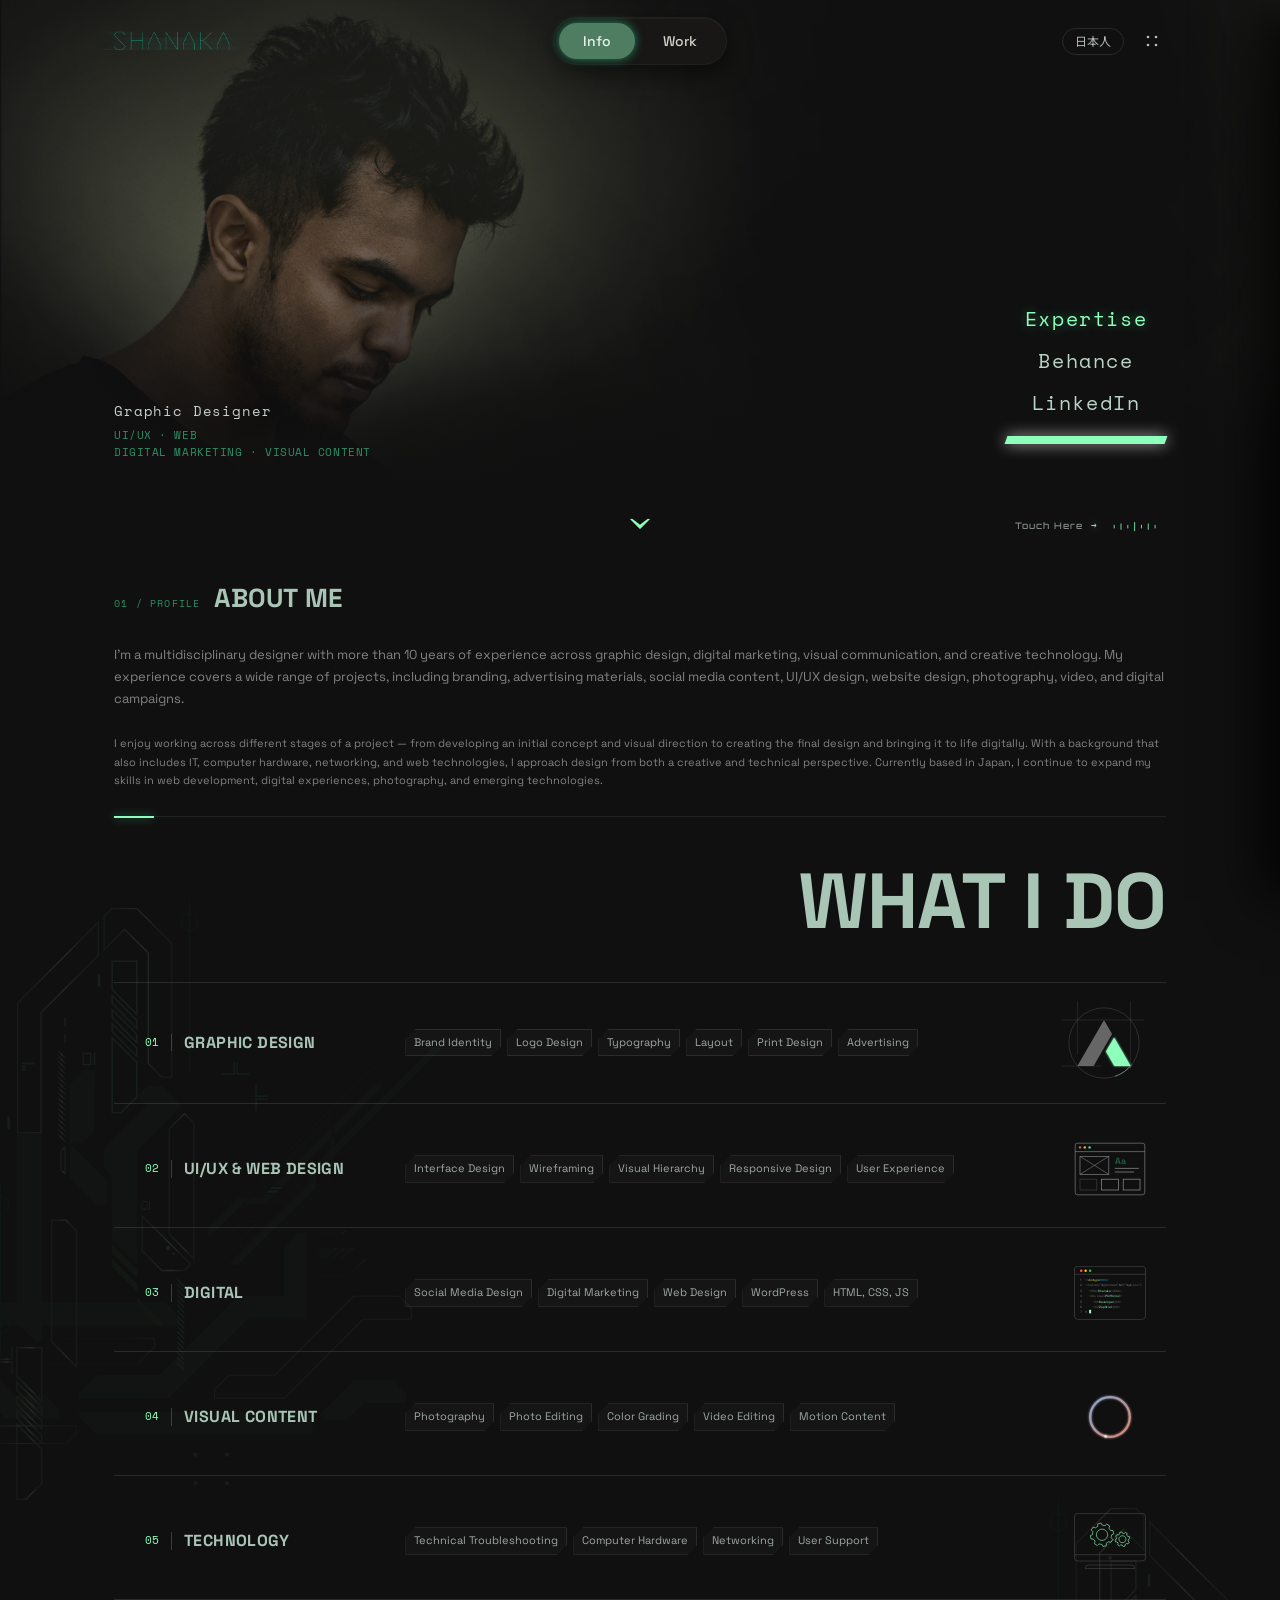
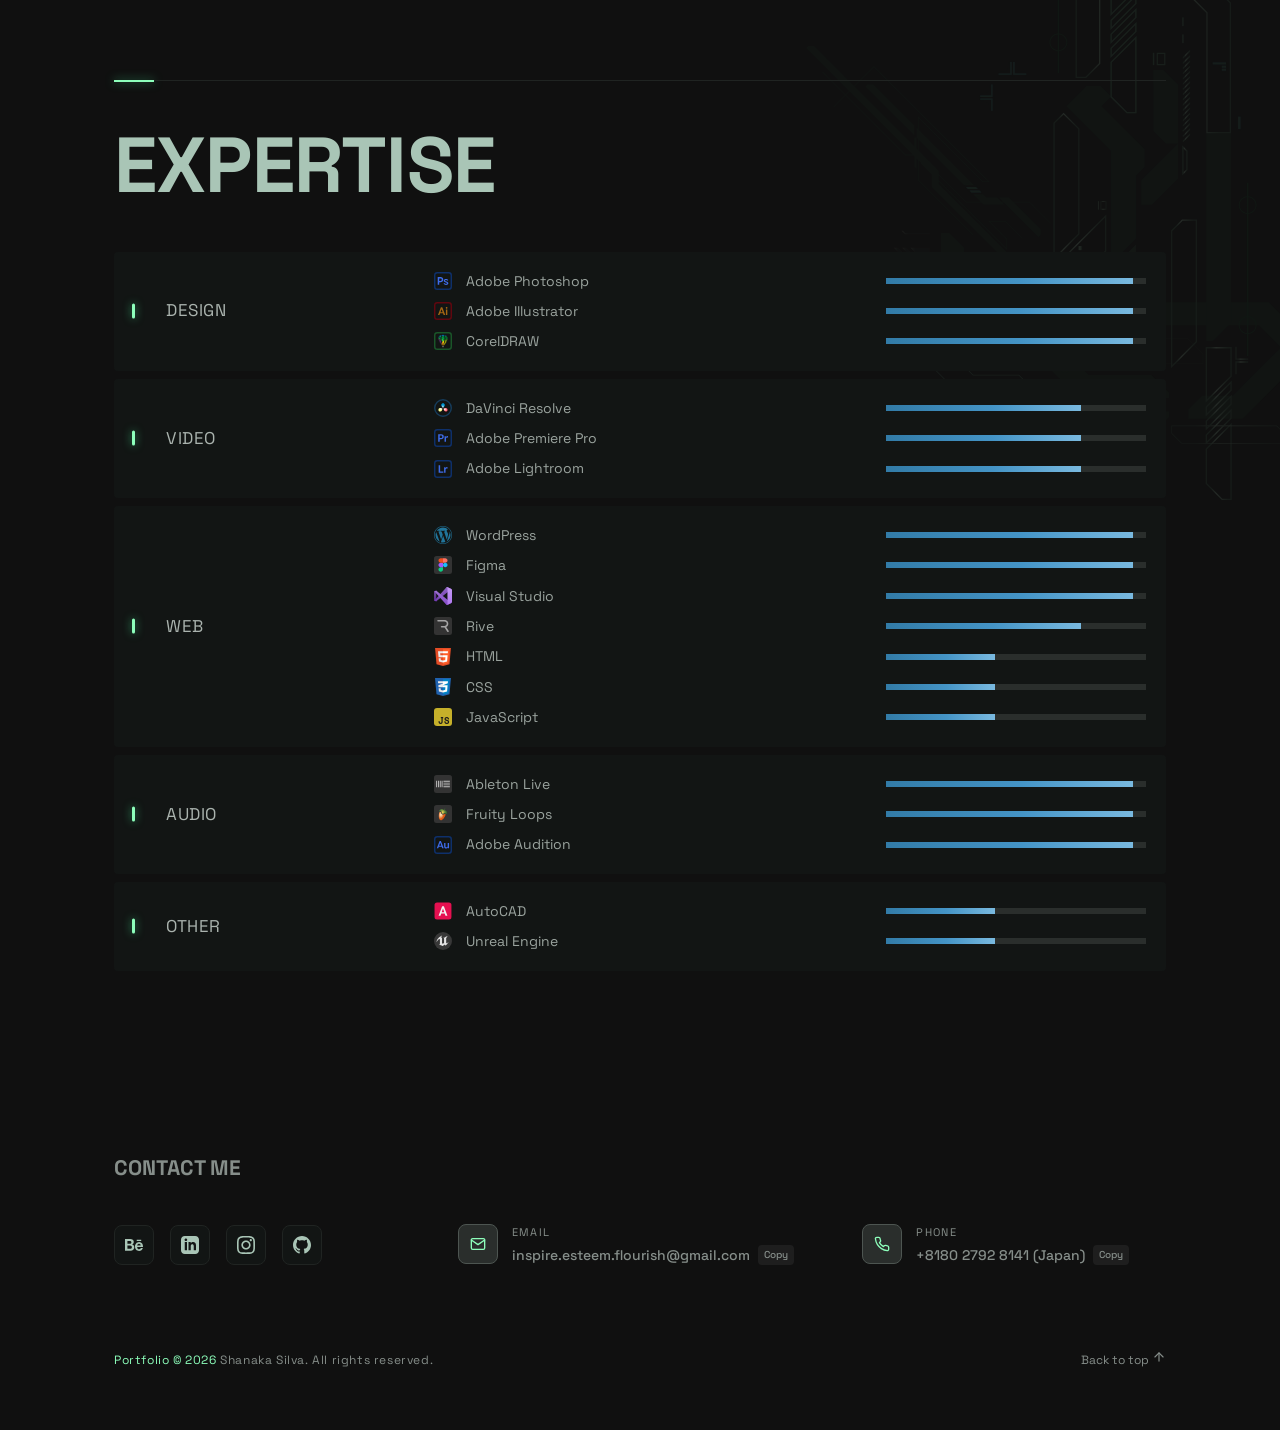
==== index.html @ c42cbac8 "Update index.html" ====
<!doctype html>
<html lang="en">
<head>

<meta charset="utf-8">
<meta name="viewport" content="width=device-width, initial-scale=1">
<title>Shanaka Portfolio</title>
<meta name="description" content="Portfolio of Shanaka, a multidisciplinary graphic designer based in Japan.">
<link rel="preconnect" href="https://fonts.googleapis.com">
<link rel="preconnect" href="https://fonts.gstatic.com" crossorigin>
<link rel="stylesheet" href="https://fonts.googleapis.com/css2?family=Inter:wght@400;500;600;700&family=JetBrains+Mono:wght@400;500;700&family=Noto+Sans+JP:wght@400;500;700&family=Orbitron:wght@400;500;600;700&family=Space+Grotesk:wght@400;500;600;700&family=Space+Mono:wght@400;700&display=swap">
<link rel="stylesheet" href="styles.css">
</head>
<body>


<header class="top" id="top">
  <div class="wrap">
    <a class="logo" href="#top" data-go data-page-toggle="info"><img src="assets/Shanakalogo.png" alt="SHANAKA"></a>
    <nav class="pill" aria-label="Primary">
      <a href="#top" data-go data-page-toggle="info" data-spy="info" class="on" data-i18n>Info</a>
      <a href="#work" data-go data-page-toggle="work" data-spy="work" data-i18n>Work</a>
    </nav>
    <div class="tools">
      <button class="lang-btn" id="langBtn" type="button" lang="ja" aria-label="Switch site language to Japanese">日本人</button>
      <button class="dots-btn" id="menuBtn" type="button" aria-label="Open section menu" aria-expanded="false" aria-controls="navDrawer">
        <svg viewBox="0 0 12 12" aria-hidden="true"><circle cx="2" cy="2" r="1.3"/><circle cx="10" cy="2" r="1.3"/><circle cx="2" cy="10" r="1.3"/><circle cx="10" cy="10" r="1.3"/></svg>
      </button>
    </div>
  </div>
</header>


<div class="drawer-backdrop" id="drawerBackdrop" aria-hidden="true"></div>
<aside class="nav-drawer" id="navDrawer" aria-hidden="true" inert>
  <div class="drawer-header">
    <span class="drawer-title" data-i18n>Navigation // Menu</span>
    <button class="drawer-close" id="drawerClose" type="button" aria-label="Close menu">&times;</button>
  </div>
  <nav class="drawer-links" aria-label="Sections">
    <a class="drawer-link" href="#about" data-go><span data-i18n>About me</span><span class="number">01</span></a>
    <a class="drawer-link" href="#what" data-go><span data-i18n>What I do</span><span class="number">02</span></a>
    <a class="drawer-link" href="#expertise" data-go><span data-i18n>Expertise</span><span class="number">03</span></a>
    <a class="drawer-link" href="#work" data-go data-page-toggle="work"><span data-i18n>Featured Projects</span><span class="number">04</span></a>
    <a class="drawer-link" href="#contact" data-go><span data-i18n>Contact me</span><span class="number">05</span></a>
  </nav>
  <div class="drawer-footer">
    <p data-i18n>Portfolio © 2026</p>
    <p data-i18n>Created by Shanaka Silva</p>
  </div>
</aside>

<main>
  
  <div id="infoPage">
  
  <div class="hero">
    <div class="wrap">
      <img class="portrait" src="assets/hero photo.png" alt="Portrait of Shanaka, looking down" width="1980" height="1080">
      <img class="glitch-image glitch-red" src="assets/hero photo.png" alt="" aria-hidden="true" width="1980" height="1080">
      <img class="glitch-image glitch-blue" src="assets/hero photo.png" alt="" aria-hidden="true" width="720" height="1080">
      <img class="glitch-image glitch-red" src="assets/hero photo.png" alt="" aria-hidden="true" width="1980" height="1080">
      
      <div class="glitch-bars" aria-hidden="true"></div>

      
      <div class="hero-cap"><b data-i18n>Graphic Designer</b> <span data-i18n>UI/UX · WEB<br>DIGITAL MARKETING · VISUAL CONTENT</span></div>
      
      
      
      <div class="hero-links">
        <a href="#expertise" data-go data-i18n>Expertise</a>
        <a href="https://www.behance.net/shanakasilva" target="_blank" rel="noopener">Behance</a>
        <a href="https://www.linkedin.com/in/shanaka-silva-51997885/" target="_blank" rel="noopener">LinkedIn</a>
        <i></i>





      </div>
      <video class="background-videoAboutMe" autoplay muted loop playsinline>
    <source src="VideoX.mp4" type="video/mp4"> </video> 
    </div>
    
  </div>
  





  
  <div class="hero-controls wrap">
  <div class="chev">
    
  <a href="#what" data-go aria-label="Scroll to What I do">
    
    <svg xmlns="http://www.w3.org/2000/svg" viewBox="0 0 337.02 168.85">
  <polygon points="295.77 0 168.51 98.72 41.26 0 0 0 168.51 168.85 337.02 0 295.77 0"/>


  
</svg></a>
</div>



<div class="StarXAbutton">
  
  
  <div class="Musichint" id="Musichint">
  Touch Here <span class="music-hint-arrow" aria-hidden="true">&rarr;</span></div>
 

  <button id="StarXAudio-button" type="button" aria-label="Toggle background music">

<svg viewBox="0 0 220 100" width="180" xmlns="http://www.w3.org/2000/svg">

  <g stroke="#8dffbb" stroke-width="3" stroke-linecap="round">

    <line x1="30" x2="30" y1="45" y2="55">
      <animate attributeName="y1" values="45;20;45" dur="0.6s" repeatCount="indefinite"></animate>
      <animate attributeName="y2" values="55;80;55" dur="0.6s" repeatCount="indefinite"></animate>
    </line>

    <line x1="55" x2="55" y1="40" y2="60">
      <animate attributeName="y1" values="40;10;40" dur="0.8s" repeatCount="indefinite"></animate>
      <animate attributeName="y2" values="60;90;60" dur="0.8s" repeatCount="indefinite"></animate>
    </line>

    <line x1="80" x2="80" y1="45" y2="55">
      <animate attributeName="y1" values="45;25;45" dur="0.5s" repeatCount="indefinite"></animate>
      <animate attributeName="y2" values="55;75;55" dur="0.5s" repeatCount="indefinite"></animate>
    </line>

    <line x1="105" x2="105" y1="35" y2="65">
      <animate attributeName="y1" values="35;5;35" dur="0.7s" repeatCount="indefinite"></animate>
      <animate attributeName="y2" values="65;95;65" dur="0.7s" repeatCount="indefinite"></animate>
    </line>

    <line x1="130" x2="130" y1="45" y2="55">
      <animate attributeName="y1" values="45;20;45" dur="0.6s" repeatCount="indefinite"></animate>
      <animate attributeName="y2" values="55;80;55" dur="0.6s" repeatCount="indefinite"></animate>
    </line>

    <line x1="155" x2="155" y1="40" y2="60">
      <animate attributeName="y1" values="40;10;40" dur="0.9s" repeatCount="indefinite"></animate>
      <animate attributeName="y2" values="60;90;60" dur="0.9s" repeatCount="indefinite"></animate>
    </line>

    <line x1="180" x2="180" y1="45" y2="55">
      <animate attributeName="y1" values="45;25;45" dur="0.5s" repeatCount="indefinite"></animate>
      <animate attributeName="y2" values="55;75;55" dur="0.5s" repeatCount="indefinite"></animate>
    </line>

  </g>
</svg>

  

</button>
</div>
</div>

  
<audio id="StarX-audio" autoplay loop>
    <source src="assets/StarX.mp3" type="audio/mpeg">
    <source src="assets/StarX.wav" type="audio/wav">
</audio>

<div class="my-svg-Background"></div>
<div class="my-svg-Background-right"></div>
  
  <section class="about" id="about">


    <div class="wrap">
      <div class="about-heading">
        <span class="about-index" aria-hidden="true">01 / PROFILE</span>
        <h2 data-i18n>About me</h2>
      </div>
      <div class="about-layout">
        <p class="lead" data-i18n>I’m a multidisciplinary designer with more than 10 years of experience across graphic design, digital marketing, visual communication, and creative technology. My experience covers a wide range of projects, including branding, advertising materials, social media content, UI/UX design, website design, photography, video, and digital campaigns.</p>
        <p class="about-details" id="aboutDetails" data-i18n>I enjoy working across different stages of a project — from developing an initial concept and visual direction to creating the final design and bringing it to life digitally. With a background that also includes IT, computer hardware, networking, and web technologies, I approach design from both a creative and technical perspective. Currently based in Japan, I continue to expand my skills in web development, digital experiences, photography, and emerging technologies.</p>
      </div>
      <button class="about-more-toggle" id="aboutMoreToggle" type="button" aria-expanded="false" aria-controls="aboutDetails">
        <span id="aboutMoreText" data-i18n>See more</span>
        <svg viewBox="0 0 16 16" aria-hidden="true"><path d="m3 6 5 5 5-5" /></svg>
      </button>
    </div>

  
  </section>

  
  <section class="skills" id="what">
    <div class="wrap">
      <div class="rule" aria-hidden="true"></div>
      <div class="skills-heading">
        <h2 class="big" data-i18n>What I do</h2>
      </div>
      <div class="cards">
        <article class="card">
          <div>
            <div class="skill-overview"><h3><em aria-hidden="true">01</em><span data-i18n>Graphic Design</span></h3></div>
            <ul class="skill-tags"><li data-i18n>Brand Identity</li><li data-i18n>Logo Design</li><li data-i18n>Typography</li><li data-i18n>Layout</li><li data-i18n>Print Design</li><li data-i18n>Advertising</li></ul>
          </div>
         
            <svg xmlns="http://www.w3.org/2000/svg" viewBox="0 0 296.43 296.43">

  
  <defs>
    <filter id="green-glow" x="-50%" y="-50%" width="200%" height="200%">
      <feGaussianBlur stdDeviation="3" result="blur"></feGaussianBlur>
      <feMerge>
        <feMergeNode in="blur"></feMergeNode>
        <feMergeNode in="SourceGraphic"></feMergeNode>
      </feMerge>
    </filter>
  </defs>

  
  <g id="logo">

    
    <polygon points="176.87 116.54 148.21 166.19 111.64 229.53 54.31 229.53 148.21 66.89 176.87 116.54" style="fill:#666;"> 
/> </polygon>
    

    
    <polygon points="242.11 229.53 184.78 229.53 155.36 178.58 184.03 128.92 242.11 229.53" style="fill:#8dffbb;" filter="url(#green-glow)">

      
      <animate attributeName="opacity" values="1;0.7;1" dur="2.5s" repeatCount="indefinite"></animate>
    

<animate
  attributeName="opacity"
  values="1; 1; 0.2; 1; 0.45; 1"
  keyTimes="0; 0.85; 0.86; 0.87; 0.88; 1"
  dur="3s"
  repeatCount="indefinite"
/>
    </polygon>

  </g>

  
  <g fill="none" stroke="#878787" stroke-width="0.75" stroke-miterlimit="10">

    
    <line x1="0" y1="66.89" x2="296.43" y2="66.89" stroke-dasharray="296.43" stroke-dashoffset="296.43">

      <animate attributeName="stroke-dashoffset" values="296.43;0;0;296.43" keyTimes="0;0.35;0.75;1" dur="5s" repeatCount="indefinite"></animate>

      <animate attributeName="opacity" values="0;0.8;0.8;0" keyTimes="0;0.2;0.75;1" dur="5s" repeatCount="indefinite"></animate>
    </line>

    
    <line x1="241.74" y1="0" x2="241.74" y2="296.43" stroke-dasharray="296.43" stroke-dashoffset="296.43">

      <animate attributeName="stroke-dashoffset" values="296.43;0;0;296.43" keyTimes="0;0.35;0.75;1" dur="5s" begin="0.3s" repeatCount="indefinite"></animate>

      <animate attributeName="opacity" values="0;0.8;0.8;0" dur="5s" repeatCount="indefinite"></animate>
    </line>

    
    <line x1="54.69" y1="0" x2="54.69" y2="296.43" stroke-dasharray="296.43" stroke-dashoffset="296.43">

      <animate attributeName="stroke-dashoffset" values="296.43;0;0;296.43" keyTimes="0;0.35;0.75;1" dur="5s" begin="0.6s" repeatCount="indefinite"></animate>

      <animate attributeName="opacity" values="0;0.8;0.8;0" dur="5s" repeatCount="indefinite"></animate>
    </line>

    
    <line x1="0" y1="229.53" x2="296.43" y2="229.53" stroke-dasharray="296.43" stroke-dashoffset="296.43">

      <animate attributeName="stroke-dashoffset" values="296.43;0;0;296.43" keyTimes="0;0.35;0.75;1" dur="5s" begin="0.9s" repeatCount="indefinite"></animate>

      <animate attributeName="opacity" values="0;0.8;0.8;0" dur="5s" repeatCount="indefinite"></animate>
    </line>

  </g>

   
  <g>
    <circle cx="148.21" cy="148.21" r="124.02" fill="none" stroke="#8dffbb" stroke-width="3" stroke-linecap="round" stroke-dasharray="70 1344">
      <animateTransform attributeName="transform" type="rotate" from="0 148.21 148.21" to="360 148.21 148.21" dur="16s" repeatCount="indefinite"></animateTransform>
      <animate attributeName="opacity" values="0.4;1;0.4" dur="2s" repeatCount="indefinite"></animate>
    </circle>
  </g>

  
  
  <circle cx="148.21" cy="148.21" r="124.02" fill="none" stroke="#686868" stroke-width="1.23">

    
  </circle>

</svg>

        </article>
        <article class="card">
          <div>
            <div class="skill-overview"><h3><em aria-hidden="true">02</em><span data-i18n>UI/UX &amp; Web Design</span></h3></div>
            <ul class="skill-tags"><li data-i18n>Interface Design</li><li data-i18n>Wireframing</li><li data-i18n>Visual Hierarchy</li><li data-i18n>Responsive Design</li><li data-i18n>User Experience</li></ul>
          </div>
          <svg viewBox="0 0 120 90" aria-hidden="true">
            <rect x="2" y="2" width="116" height="86" rx="4" fill="none" stroke="#8b8f8d" stroke-width="1"/>
            <path d="M2 16H118" stroke="#8b8f8d" stroke-width="1"/>
            <circle cx="10" cy="9" r="2" fill="#e8574d"/><circle cx="18" cy="9" r="2" fill="#e8b44d"/><circle cx="26" cy="9" r="2" fill="#4de890"/>
            <rect x="10" y="24" width="48" height="30" fill="none" stroke="#8b8f8d" stroke-width="1.2">
              <animate attributeName="opacity" values="0;1;1;0" dur="6s" begin="0s" repeatCount="indefinite"/> </rect>
            <path d="M10 24 58 54M58 24 10 54" stroke="#8b8f8d" stroke-width="1">
              <animate attributeName="opacity" values="0;1;1;0" dur="6s" begin="0s" repeatCount="indefinite"/> </path>
            <text x="68" y="36" font-family="Space Grotesk, sans-serif" font-size="15" font-weight="700" fill="#3fe08f">Aa
            <animate attributeName="opacity" values="0;1;1;0" dur="6s" begin="1s" repeatCount="indefinite"/> </text>
            <path d="M68 44H108M68 50H100" stroke="#8b8f8d" stroke-width="1.4">
              <animate attributeName="opacity" values="0;1;1;0" dur="6s" begin="0s" repeatCount="indefinite"/> </path>
            <rect x="10" y="62" width="28" height="18" fill="none" stroke="#8b8f8d" stroke-width="1.2">
            <animate attributeName="opacity" values="0;1;1;0" dur="6s" begin="1s" repeatCount="indefinite"/> </rect>     
             <rect x="46" y="62" width="28" height="18" fill="none" stroke="#8b8f8d" stroke-width="1.2">
               <animate attributeName="opacity" values="0;1;1;0" dur="6s" begin="2s" repeatCount="indefinite"/> </rect>
             
             <rect x="82" y="62" width="28" height="18" fill="none" stroke="#8b8f8d" stroke-width="1.2">
             <animate attributeName="opacity" values="0;1;1;0" dur="6s" begin="3s" repeatCount="indefinite"/> </rect>
          </svg>
        </article>
        <article class="card">
          <div>
            <div class="skill-overview"><h3><em aria-hidden="true">03</em><span data-i18n>Digital</span></h3></div>
            <ul class="skill-tags"><li data-i18n>Social Media Design</li><li data-i18n>Digital Marketing</li><li data-i18n>Web Design</li><li>WordPress</li><li>HTML, CSS, JS</li></ul>
          </div>
          
          
            <svg xmlns="http://www.w3.org/2000/svg" viewBox="0 0 249.99 190">
  <defs>
    <style>
      .cls-1, .cls-2, .cls-3, .cls-4 {
        fill: #757575;
      }

      .cls-2, .cls-4, .cls-5, .cls-6 {
        font-size: 11px;
      }

      .cls-7 {
        letter-spacing: 0em;
      }

      .cls-7, .cls-8, .cls-9, .cls-5, .cls-10, .cls-11, .cls-12, .cls-13, .cls-14, .cls-15, .cls-16, .cls-17, .cls-18 {
        fill: #8dffbb;
      }

      .cls-8 {
        letter-spacing: 0em;
      }

      .cls-19 {
        letter-spacing: 0em;
      }

      .cls-19, .cls-20 {
        fill: #17b8ff;
      }

      .cls-9 {
        letter-spacing: 0em;
      }

      .cls-9, .cls-3, .cls-10, .cls-12 {
        font-size: 11px;
      }

      .cls-21, .cls-22, .cls-23, .cls-24 {
        fill: #c0d15a;
      }

      .cls-21, .cls-25 {
        letter-spacing: 0em;
      }

      .cls-22, .cls-17 {
        letter-spacing: 0em;
      }

      .cls-3 {
        letter-spacing: 0em;
      }

      .cls-4, .cls-26 {
        font-family: consolas';
      }

      .cls-27 {
        fill: #4c4c4c;
      }

      .cls-28 {
        fill: #ff5154;
      }

      .cls-24 {
        letter-spacing: .01em;
      }

      .cls-29 {
        letter-spacing: 0em;
      }

      .cls-11, .cls-30 {
        letter-spacing: 0em;
      }

      .cls-12 {
        letter-spacing: .02em;
      }

      .cls-13 {
        letter-spacing: .02em;
      }

      .cls-31 {
        fill: #30c04f;
      }

      .cls-14 {
        letter-spacing: -.01em;
      }

      .cls-32 {
        fill: #f9c100;
      }

      .cls-16 {
        letter-spacing: -.03em;
      }

      .cls-18 {
        letter-spacing: .02em;
      }

      .cls-33 {
        fill: #262626;
        stroke: #4c4c4c;
        stroke-miterlimit: 10;
        stroke-width: 2px;
      }

      .cls-34 {
        letter-spacing: -.01em;
      }
    </style>
  </defs>
  <circle class="cls-28" cx="25.03" cy="16.32" r="4.34"/>
  <circle class="cls-32" cx="40.45" cy="16.32" r="4.34"/>
  <circle class="cls-31" cx="55.88" cy="16.32" r="4.34"/>
  <line class="cls-33" x1="2.11" y1="28.71" x2="247.88" y2="28.71"/>
  <path class="cls-27" d="M236.02,2.11c6.55,0,11.86,5.31,11.86,11.86v158.26c0,6.55-5.31,11.86-11.86,11.86H13.97c-6.55,0-11.86-5.31-11.86-11.86V13.97C2.11,7.42,7.42,2.11,13.97,2.11h222.04M236.02,0H13.97C6.27,0,0,6.27,0,13.97v158.26c0,7.71,6.27,13.97,13.97,13.97h222.04c7.71,0,13.97-6.27,13.97-13.97V13.97c0-7.71-6.27-13.97-13.97-13.97h0Z"/>
  <text class="cls-26" transform="translate(38.57 52.03)"><tspan class="cls-6"><tspan class="cls-1" x="0" y="0">&lt;!</tspan><tspan class="cls-23" x="9.77" y="0">do</tspan><tspan class="cls-24" x="22.93" y="0">c</tspan><tspan class="cls-21" x="28.39" y="0">t</tspan><tspan class="cls-22" x="32.41" y="0">ype </tspan><tspan class="cls-19" x="53.14" y="0">h</tspan><tspan class="cls-20" x="59.66" y="0">tml</tspan><tspan class="cls-1" x="76.23" y="0">&gt;</tspan></tspan><tspan class="cls-2"><tspan x="0" y="18.72" xml:space="preserve"> &lt;link </tspan><tspan class="cls-30" x="29.73" y="18.72">r</tspan><tspan x="33.48" y="18.72">el=&quot;s</tspan><tspan class="cls-29" x="57.92" y="18.72">t</tspan><tspan x="61.94" y="18.72">ylesheet&quot; h</tspan><tspan class="cls-30" x="116.3" y="18.72">r</tspan><tspan x="120.05" y="18.72">ef=&quot;s</tspan><tspan class="cls-25" x="145.15" y="18.72">t</tspan><tspan x="149.17" y="18.72">yl</tspan><tspan class="cls-34" x="157.53" y="18.72">e</tspan><tspan x="163.31" y="18.72">.css&quot;&gt;</tspan></tspan><tspan class="cls-2" x="0" y="37.45" xml:space="preserve">    &lt;title&gt;</tspan><tspan class="cls-10" x="43.44" y="37.45">Shana</tspan><tspan class="cls-12" x="75.92" y="37.45">k</tspan><tspan class="cls-9" x="82.08" y="37.45">a</tspan><tspan class="cls-3" x="88.18" y="37.45">&lt;</tspan><tspan class="cls-2" x="95.72" y="37.45">/title&gt;</tspan><tspan class="cls-6"><tspan class="cls-1" x="0" y="56.17" xml:space="preserve">    &lt;div class=&quot;</tspan><tspan class="cls-16" x="68.91" y="56.17">P</tspan><tspan class="cls-15" x="74.9" y="56.17">o</tspan><tspan class="cls-18" x="81.4" y="56.17">r</tspan><tspan class="cls-15" x="85.55" y="56.17">t</tspan><tspan class="cls-14" x="89.46" y="56.17">f</tspan><tspan class="cls-17" x="92.76" y="56.17">olios</tspan><tspan class="cls-1" x="115.99" y="56.17">&quot;&gt;</tspan></tspan><tspan class="cls-6"><tspan class="cls-1" x="0" y="74.89" xml:space="preserve">        &lt;h1&gt;</tspan><tspan class="cls-7" x="46.79" y="74.89">D</tspan><tspan class="cls-8" x="54.71" y="74.89">e</tspan><tspan class="cls-11" x="60.64" y="74.89">v</tspan><tspan class="cls-15" x="66.21" y="74.89">eloper</tspan><tspan class="cls-1" x="97.94" y="74.89">&lt;/h1&gt;</tspan></tspan><tspan class="cls-6"><tspan class="cls-1" x="0" y="93.62" xml:space="preserve">        &lt;h2&gt;</tspan><tspan class="cls-15" x="46.79" y="93.62">Zaph</tspan><tspan class="cls-13" x="72.33" y="93.62">k</tspan><tspan class="cls-15" x="78.07" y="93.62">iel</tspan><tspan class="cls-1" x="89.56" y="93.62">&lt;/h2&gt;</tspan></tspan><tspan class="cls-5"><tspan x="0" y="112.34">&gt;</tspan></tspan></text>
  <text class="cls-4" transform="translate(20.03 52.03)"><tspan x="0" y="0">1</tspan><tspan x="0" y="18.72">2</tspan><tspan x="0" y="37.45">3</tspan><tspan x="0" y="56.17">4</tspan><tspan x="0" y="74.89">5</tspan><tspan x="0" y="93.62">6</tspan><tspan x="0" y="112.34">7</tspan></text>

  <rect class="cls-15" x="52.31" y="152.24" width="7.15" height="12.13">
<animate attributeName="opacity" values="1;0;1" dur="1s" repeatCount="indefinite"></animate>
</rect>
</svg>



        </article>
        <article class="card">
          <div>
            <div class="skill-overview"><h3><em aria-hidden="true">04</em><span data-i18n>Visual Content</span></h3></div>
            <ul class="skill-tags"><li data-i18n>Photography</li><li data-i18n>Photo Editing</li><li data-i18n>Color Grading</li><li data-i18n>Video Editing</li><li data-i18n>Motion Content</li></ul>
          </div>
         <svg class="gradient-rotating" viewBox="0 0 200 200" 
     xmlns="http://www.w3.org/2000/svg">

  <defs>
    <linearGradient id="ringGradient"
                    x1="0%" y1="0%"
                    x2="100%" y2="100%">
      <stop offset="0%" stop-color="#8dffbb">
        <animate attributeName="stop-color"
          values="#8dffbb;#55c8ff;#ff5555;#8dffbb"
          dur="4s" repeatCount="indefinite"/>
      </stop>

      <stop offset="100%" stop-color="#55aaff">
        <animate attributeName="stop-color"
          values="#55aaff;#ff5555;#8dffbb;#55aaff"
          dur="4s" repeatCount="indefinite"/>
      </stop>
    </linearGradient>

    <filter id="softGlow" x="-50%" y="-50%"
            width="200%" height="200%">
      <feGaussianBlur stdDeviation="2.5"
                      result="blur"/>
      <feMerge>
        <feMergeNode in="blur"/>
        <feMergeNode in="SourceGraphic"/>
      </feMerge>
    </filter>
  </defs>

  
  <circle cx="100" cy="100" r="55"
          fill="none"
          stroke="url(#ringGradient)"
          stroke-width="6"
          filter="url(#softGlow)"/>

  
  <g>
    <circle cx="155" cy="100" r="3.2"
            fill="white"
            filter="url(#softGlow)"/>

    <animateTransform
      attributeName="transform"
      type="rotate"
      values="0 100 100; 360 100 100; 0 100 100"
      keyTimes="0; 0.5; 1"
      dur="12s"
      repeatCount="indefinite"/>
  </g>

</svg>
        </article>
        <article class="card">
          <div><div class="skill-overview"><h3><em aria-hidden="true">05</em><span data-i18n>Technology</span></h3></div>
            <ul class="skill-tags"><li data-i18n>Technical Troubleshooting</li><li data-i18n>Computer Hardware</li><li data-i18n>Networking</li><li data-i18n>User Support</li></ul></div>
          
<svg id="Layer_1" data-name="Layer 1" xmlns="http://www.w3.org/2000/svg" viewBox="0 0 249.77 194.33">
  <path d="M235.91,2c6.55,0,11.86,5.31,11.86,11.86v139.78c0,6.55-5.31,11.86-11.86,11.86H13.86c-6.55,0-11.86-5.31-11.86-11.86V13.86C2,7.31,7.31,2,13.86,2h222.04M235.91,0H13.86C6.22,0,0,6.22,0,13.86v139.78c0,7.64,6.22,13.86,13.86,13.86h222.04c7.64,0,13.86-6.22,13.86-13.86V13.86c0-7.64-6.22-13.86-13.86-13.86h0Z" style="fill: #4c4c4c;"/>
  <line x1=".9" y1="144.77" x2="248.56" y2="144.77" style="fill: none; stroke: #4c4c4c; stroke-miterlimit: 10; stroke-width: 2px;"/>
  <circle cx="124.89" cy="155.49" r="4.19" style="fill: none; stroke: #4c4c4c; stroke-miterlimit: 10; stroke-width: 1.56px;"/>

  
  <g>
    <path d="M137.49,81.48v-11.9l-8.17-2.1c-.8-3.21-2.07-6.23-3.72-8.98l4.3-7.26-8.41-8.41-7.26,4.3c-2.76-1.66-5.78-2.92-8.98-3.72l-2.1-8.17h-11.9l-2.1,8.17c-3.21.8-6.23,2.07-8.98,3.72l-7.26-4.3-8.41,8.41,4.3,7.26c-1.66,2.76-2.92,5.78-3.72,8.98l-8.17,2.1v11.9l8.17,2.1c.8,3.21,2.07,6.23,3.72,8.98l-4.3,7.26,8.41,8.41,7.26-4.3c2.76,1.66,5.78,2.92,8.98,3.72l2.1,8.17h11.9l2.1-8.17c3.21-.8,6.23-2.07,8.98-3.72l7.26,4.3,8.41-8.41-4.3-7.26c1.66-2.76,2.92-5.78,3.72-8.98l8.17-2.1ZM97.19,94.98c-10.74,0-19.45-8.71-19.45-19.45s8.71-19.45,19.45-19.45,19.45,8.71,19.45,19.45-8.71,19.45-19.45,19.45Z" style="fill: none; stroke: #8dffbb; stroke-miterlimit: 10; stroke-width: 2px;"/>
    <animateTransform attributeName="transform" type="rotate"
      from="0 97.19 75.53" to="360 97.19 75.53"
      dur="8s" repeatCount="indefinite"/>
  </g>

  
  <g>
    <path d="M193.25,94.71v-7.44l-5.11-1.31c-.5-2.01-1.29-3.9-2.33-5.62l2.69-4.54-5.26-5.26-4.54,2.69c-1.73-1.04-3.62-1.83-5.62-2.33l-1.31-5.11h-7.44l-1.31,5.11c-2.01.5-3.9,1.29-5.62,2.33l-4.54-2.69-5.26,5.26,2.69,4.54c-1.04,1.73-1.83,3.62-2.33,5.62l-5.11,1.31v7.44l5.11,1.31c.5,2.01,1.29,3.9,2.33,5.62l-2.69,4.54,5.26,5.26,4.54-2.69c1.73,1.04,3.62,1.83,5.62,2.33l1.31,5.11h7.44l1.31-5.11c2.01-.5,3.9-1.29,5.62-2.33l4.54,2.69,5.26-5.26-2.69-4.54c1.04-1.73,1.83-3.62,2.33-5.62l5.11-1.31ZM168.03,103.16c-6.72,0-12.17-5.45-12.17-12.17s5.45-12.17,12.17-12.17,12.17,5.45,12.17,12.17-5.45,12.17-12.17,12.17Z" style="fill: none; stroke: #8dffbb; stroke-miterlimit: 10; stroke-width: 2px;"/>
    <animateTransform attributeName="transform" type="rotate"
      from="0 168.03 90.99" to="-360 168.03 90.99"
      dur="6s" repeatCount="indefinite"/>
  </g>

  <path d="M199.79,181.22c4.89,0,8.85,3.96,8.85,8.85v2.25H41.13v-2.25c0-4.89,3.96-8.85,8.85-8.85h149.82M199.79,179.22H49.98c-5.98,0-10.85,4.87-10.85,10.85v4.25h171.52v-4.25c0-5.98-4.87-10.85-10.85-10.85h0Z" style="fill: #4c4c4c;"/>
</svg>



        </article>
      </div>
    </div>
  </section>

  
  <section class="exp" id="expertise">
    <div class="wrap">
      <div class="rule" aria-hidden="true"></div>
      <h2 class="big" data-i18n>Expertise</h2>
      <div class="table">
        <div class="row"><div class="cat" data-i18n>Design</div><ul>
          <li class="tool"><img class="tool-icon" src="assets/Photoshop.svg" alt=""><b>Adobe Photoshop</b><span class="meter"><i style="--lv:95%"></i></span></li>
          <li class="tool"><img class="tool-icon" src="assets/Illustrator.svg" alt=""><b>Adobe Illustrator</b><span class="meter"><i style="--lv:95%"></i></span></li>
          <li class="tool"><img class="tool-icon" src="assets/CorelDRAW.svg" alt=""><b>CorelDRAW</b><span class="meter"><i style="--lv:95%"></i></span></li>
        </ul></div>
        <div class="row"><div class="cat" data-i18n>Video</div><ul>
          <li class="tool"><img class="tool-icon" src="assets/Davinci.svg" alt=""><b>DaVinci Resolve</b><span class="meter"><i style="--lv:75%"></i></span></li>
          <li class="tool"><img class="tool-icon" src="assets/Premiere.svg" alt=""><b>Adobe Premiere Pro</b><span class="meter"><i style="--lv:75%"></i></span></li>
          <li class="tool"><img class="tool-icon" src="assets/Lightroom.svg" alt=""><b>Adobe Lightroom</b><span class="meter"><i style="--lv:75%"></i></span></li>
        </ul></div>
        <div class="row"><div class="cat" data-i18n>Web</div><ul>
          <li class="tool"><img class="tool-icon" src="assets/Wordpress.svg" alt=""><b>WordPress</b><span class="meter"><i style="--lv:95%"></i></span></li>
          <li class="tool"><img class="tool-icon" src="assets/Figma.svg" alt=""><b>Figma</b><span class="meter"><i style="--lv:95%"></i></span></li>
          <li class="tool"><img class="tool-icon" src="assets/Visualstudio.svg" alt=""><b>Visual Studio</b><span class="meter"><i style="--lv:95%"></i></span></li>
          <li class="tool"><img class="tool-icon" src="assets/Rive.svg" alt=""><b>Rive</b><span class="meter"><i style="--lv:75%"></i></span></li>
          <li class="tool"><img class="tool-icon" src="assets/Html.svg" alt=""><b>HTML</b><span class="meter"><i style="--lv:42%"></i></span></li>
          <li class="tool"><img class="tool-icon" src="assets/Css.svg" alt=""><b>CSS</b><span class="meter"><i style="--lv:42%"></i></span></li>
          <li class="tool"><span class="tool-icon tool-icon--js" aria-hidden="true">JS</span><b>JavaScript</b><span class="meter"><i style="--lv:42%"></i></span></li>
        </ul></div>
        <div class="row"><div class="cat" data-i18n>Audio</div><ul>
          <li class="tool"><img class="tool-icon" src="assets/Abletonlive.svg" alt=""><b>Ableton Live</b><span class="meter"><i style="--lv:95%"></i></span></li>
          <li class="tool"><img class="tool-icon" src="assets/Fruityloops.svg" alt=""><b>Fruity Loops</b><span class="meter"><i style="--lv:95%"></i></span></li>
          <li class="tool"><img class="tool-icon" src="assets/Adobeaudition.svg" alt=""><b>Adobe Audition</b><span class="meter"><i style="--lv:95%"></i></span></li>
        </ul></div>
        <div class="row"><div class="cat" data-i18n>Other</div><ul>
          <li class="tool"><img class="tool-icon" src="assets/Autocad.svg" alt=""><b>AutoCAD</b><span class="meter"><i style="--lv:42%"></i></span></li>
          <li class="tool"><img class="tool-icon" src="assets/Unrealengine.svg" alt=""><b>Unreal Engine</b><span class="meter"><i style="--lv:42%"></i></span></li>
        </ul></div>
      </div>
    </div>
  </section>

  
    <section id="contact">
      <div class="container">
        
        <div class="wrap">
          <div>
            <div class="section-accent-line"></div>
            <h2 data-i18n>Contact me</h2>
          </div>
        </div>

        <div class="wrap contact-grid delay-1">
          
          <div class="contact-socials">
            
            <a href="https://www.behance.net/shanakasilva" target="_blank" rel="noopener noreferrer" class="social-icon-btn" aria-label="Behance Profile">
              <svg role="img" viewBox="0 0 24 24" xmlns="http://www.w3.org/2000/svg"><title>Behance</title><path d="M16.969 16.927a2.561 2.561 0 0 0 1.901.677 2.501 2.501 0 0 0 1.531-.475c.362-.235.636-.584.779-.99h2.585a5.091 5.091 0 0 1-1.9 2.896 5.292 5.292 0 0 1-3.091.88 5.839 5.839 0 0 1-2.284-.433 4.871 4.871 0 0 1-1.723-1.211 5.657 5.657 0 0 1-1.08-1.874 7.057 7.057 0 0 1-.383-2.393c-.005-.8.129-1.595.396-2.349a5.313 5.313 0 0 1 5.088-3.604 4.87 4.87 0 0 1 2.376.563c.661.362 1.231.87 1.668 1.485a6.2 6.2 0 0 1 .943 2.133c.194.821.263 1.666.205 2.508h-7.699c-.063.79.184 1.574.688 2.187ZM6.947 4.084a8.065 8.065 0 0 1 1.928.198 4.29 4.29 0 0 1 1.49.638c.418.303.748.711.958 1.182.241.579.357 1.203.341 1.83a3.506 3.506 0 0 1-.506 1.961 3.726 3.726 0 0 1-1.503 1.287 3.588 3.588 0 0 1 2.027 1.437c.464.747.697 1.615.67 2.494a4.593 4.593 0 0 1-.423 2.032 3.945 3.945 0 0 1-1.163 1.413 5.114 5.114 0 0 1-1.683.807 7.135 7.135 0 0 1-1.928.259H0V4.084h6.947Zm-.235 12.9c.308.004.616-.029.916-.099a2.18 2.18 0 0 0 .766-.332c.228-.158.411-.371.534-.619.142-.317.208-.663.191-1.009a2.08 2.08 0 0 0-.642-1.715 2.618 2.618 0 0 0-1.696-.505h-3.54v4.279h3.471Zm13.635-5.967a2.13 2.13 0 0 0-1.654-.619 2.336 2.336 0 0 0-1.163.259 2.474 2.474 0 0 0-.738.62 2.359 2.359 0 0 0-.396.792c-.074.239-.12.485-.137.734h4.769a3.239 3.239 0 0 0-.679-1.785l-.002-.001Zm-13.813-.648a2.254 2.254 0 0 0 1.423-.433c.399-.355.607-.88.56-1.413a1.916 1.916 0 0 0-.178-.891 1.298 1.298 0 0 0-.495-.533 1.851 1.851 0 0 0-.711-.274 3.966 3.966 0 0 0-.835-.073H3.241v3.631h3.293v-.014ZM21.62 5.122h-5.976v1.527h5.976V5.122Z"/></svg>
            </a>
            
            <a href="https://www.linkedin.com/in/shanaka-silva-51997885" target="_blank" rel="noopener noreferrer" class="social-icon-btn" aria-label="LinkedIn Profile">
              <svg viewBox="0 0 24 24"><path d="M19 0h-14c-2.761 0-5 2.239-5 5v14c0 2.761 2.239 5 5 5h14c2.762 0 5-2.239 5-5v-14c0-2.761-2.238-5-5-5zm-11 19h-3v-11h3v11zm-1.5-12.268c-.966 0-1.75-.79-1.75-1.764s.784-1.764 1.75-1.764 1.75.79 1.75 1.764-.783 1.764-1.75 1.764zm13.5 12.268h-3v-5.604c0-3.368-4-3.113-4 0v5.604h-3v-11h3v1.765c1.396-2.586 7-2.777 7 2.476v6.759z"/></svg>
            </a>
            
            <a href="https://www.instagram.com/zaphkiel.xz/" target="_blank" rel="noopener noreferrer" class="social-icon-btn" aria-label="Instagram Profile">
              <svg viewBox="0 0 24 24"><path d="M12 2.163c3.204 0 3.584.012 4.85.07 3.252.148 4.771 1.691 4.919 4.919.058 1.265.069 1.645.069 4.849 0 3.205-.012 3.584-.069 4.849-.149 3.225-1.664 4.771-4.919 4.919-1.266.058-1.644.07-4.85.07-3.204 0-3.584-.012-4.849-.07-3.26-.149-4.771-1.699-4.919-4.92-.058-1.265-.07-1.644-.07-4.849 0-3.204.013-3.583.07-4.849.149-3.227 1.664-4.771 4.919-4.919 1.266-.057 1.645-.069 4.849-.069zm0-2.163c-3.259 0-3.667.014-4.947.072-4.358.2-6.78 2.618-6.98 6.98-.059 1.281-.073 1.689-.073 4.948 0 3.259.014 3.668.072 4.948.2 4.358 2.618 6.78 6.98 6.98 1.281.058 1.689.072 4.948.072 3.259 0 3.668-.014 4.948-.072 4.354-.2 6.782-2.618 6.979-6.98.059-1.28.073-1.689.073-4.948 0-3.259-.014-3.667-.072-4.947-.196-4.354-2.617-6.78-6.979-6.98-1.281-.059-1.69-.073-4.949-.073zm0 5.838c-3.403 0-6.162 2.759-6.162 6.162s2.759 6.163 6.162 6.163 6.162-2.759 6.162-6.163c0-3.403-2.759-6.162-6.162-6.162zm0 10.162c-2.209 0-4-1.79-4-4 0-2.209 1.791-4 4-4s4 1.791 4 4c0 2.21-1.791 4-4 4zm6.406-11.845c-.796 0-1.441.645-1.441 1.44s.645 1.44 1.441 1.44c.795 0 1.439-.645 1.439-1.44s-.644-1.44-1.439-1.44z"/></svg>
            </a>
            
            <a href="https://github.com" target="_blank" rel="noopener noreferrer" class="social-icon-btn" aria-label="GitHub Profile">
              <svg viewBox="0 0 24 24"><path d="M12 0c-6.626 0-12 5.373-12 12 0 5.302 3.438 9.8 8.207 11.387.599.111.793-.261.793-.577v-2.234c-3.338.726-4.033-1.416-4.033-1.416-.546-1.387-1.333-1.756-1.333-1.756-1.089-.745.083-.729.083-.729 1.205.084 1.839 1.237 1.839 1.237 1.07 1.834 2.807 1.304 3.492.997.107-.775.418-1.305.762-1.604-2.665-.305-5.467-1.334-5.467-5.931 0-1.311.469-2.381 1.236-3.221-.124-.303-.535-1.524.117-3.176 0 0 1.008-.322 3.301 1.23.957-.266 1.983-.399 3.003-.404 1.02.005 2.047.138 3.006.404 2.291-1.552 3.297-1.23 3.297-1.23.653 1.653.242 2.874.118 3.176.77.84 1.235 1.911 1.235 3.221 0 4.609-2.807 5.624-5.479 5.921.43.372.823 1.102.823 2.222v3.293c0 .319.192.694.801.576 4.765-1.589 8.199-6.086 8.199-11.386 0-6.627-5.373-12-12-12z"/></svg>
            </a>
          </div>

          
          <div class="contact-detail-box" data-copy="inspire.esteem.flourish@gmail.com" title="Click to copy email" role="button" tabindex="0" aria-label="Copy email address">
            <div class="contact-detail-icon">
              <svg viewBox="0 0 24 24" fill="none" stroke="currentColor" stroke-width="2" stroke-linecap="round" stroke-linejoin="round">
                <path d="M4 4h16c1.1 0 2 .9 2 2v12c0 1.1-.9 2-2 2H4c-1.1 0-2-.9-2-2V6c0-1.1.9-2 2-2z"/>
                <polyline points="22,6 12,13 2,6"/>
              </svg>
            </div>
            <div>
              <div class="contact-detail-label" data-i18n="" data-en="Email">Email</div>
              <div class="contact-detail-value">
                <span>inspire.esteem.flourish@gmail.com</span>
                <span class="copy-badge" aria-live="polite">Copy</span>
              </div>
            </div>
          </div>

          
          <div class="contact-detail-box" data-copy="+8180 2792 8141" title="Click to copy phone number" role="button" tabindex="0" aria-label="Copy phone number">
            <div class="contact-detail-icon">
              <svg viewBox="0 0 24 24" fill="none" stroke="currentColor" stroke-width="2" stroke-linecap="round" stroke-linejoin="round">
                <path d="M22 16.92v3a2 2 0 0 1-2.18 2 19.79 19.79 0 0 1-8.63-3.07 19.5 19.5 0 0 1-6-6 19.79 19.79 0 0 1-3.07-8.67A2 2 0 0 1 4.11 2h3a2 2 0 0 1 2 1.72 12.84 12.84 0 0 0 .7 2.81 2 2 0 0 1-.45 2.11L8.09 9.91a16 16 0 0 0 6 6l1.27-1.27a2 2 0 0 1 2.11-.45 12.84 12.84 0 0 0 2.81.7A2 2 0 0 1 22 16.92z"/>
              </svg>
            </div>
            <div>
              <div class="contact-detail-label" data-i18n="" data-en="Phone">Phone</div>
              <div class="contact-detail-value">
                <span>+8180 2792 8141 (Japan)</span>
                <span class="copy-badge" aria-live="polite">Copy</span>
              </div>
            </div>
          </div>
        </div>

        
        <div class="wrap footer-bottom">
          <p class="footer-copy"><span class="footer-copy-brand" data-i18n>Portfolio © 2026</span> <span data-i18n>Shanaka Silva. All rights reserved.</span></p>
          <a href="#top" data-go data-spy="info" class="on" data-page-toggle="info">
            <span data-i18n>Back to top</span>
            <svg width="14" height="14" viewBox="0 0 24 24" fill="none" stroke="currentColor" stroke-width="2" stroke-linecap="round" stroke-linejoin="round">
              <line x1="12" y1="19" x2="12" y2="5"></line>
              <polyline points="5 12 12 5 19 12"></polyline>
            </svg>
          </a>
        </div>
      </div>
    </section>

  </div>



  
  
  <div class="work-page" id="workPage" aria-hidden="true" hidden>
    <section class="work-section" aria-labelledby="work-title">
      <div class="work-container">
        
        <header class="work-header">
          <div>
            <p class="work-eyebrow" data-i18n>Portfolio / Selected Projects</p>
            <div class="section-accent-line" aria-hidden="true"></div>
            <h1 class="section-title" id="work-title" data-i18n>Featured Projects</h1>
            <p class="section-intro" data-i18n>A selection of logo design, graphic design and UI/UX projects.</p>
          </div>
        </header>

        
        <div class="work-filter-bar" role="group" aria-label="Filter projects">
          <button class="work-filter-btn active" type="button" data-filter="all" aria-pressed="true" data-i18n>All Projects</button>
          <button class="work-filter-btn" type="button" data-filter="graphic" aria-pressed="false" data-i18n>Graphic Design</button>
          <button class="work-filter-btn" type="button" data-filter="logo" aria-pressed="false" data-i18n>Logo</button>
          <button class="work-filter-btn" type="button" data-filter="uiux" aria-pressed="false" data-i18n>UI/UX Design</button>
        </div>

        
        <div class="projects-grid">
          <article class="project-card project-card--top-thumbnail" data-category="graphic"
            data-details="A promotional leaflet designed for Namegawa Onsen, located in Yonezawa, Yamagata, Japan. The design focuses on presenting the natural beauty, unique hot spring characteristics, and traditional Japanese onsen experience. #AdobePhotoshop #AdobeIllustrator"
            data-details-ja="山形県米沢市にある滑川温泉のプロモーションリーフレットです。自然の美しさや温泉ならではの魅力、日本の伝統的な温泉文化を紹介しています。 #AdobePhotoshop #AdobeIllustrator">
            <div class="project-thumb-wrap">
              <img src="assets/designs/leaflet.jpg" alt="Namegawa Onsen promotional leaflet" data-alt-ja="滑川温泉のプロモーションリーフレット" class="project-thumb" loading="lazy">
              <div class="project-overlay" aria-hidden="true"><span class="project-view-badge" data-i18n>View Case Study</span></div>
            </div>
            <div class="project-meta-box">
              <span class="project-category-tag" data-i18n>Graphic Design // Leaflet</span>
              <h2 class="project-title" data-i18n>Promotional Leaflet Design</h2>
              <p class="project-desc"><span data-i18n>A promotional leaflet designed for Namegawa Onsen, located in Yonezawa, Yamagata, Japan. The design focuses on presenting the natural beauty, unique hot spring characteristics, and traditional Japanese onsen experience.</span> <span class="project-hashtag">#AdobePhotoshop #AdobeIllustrator</span></p>
            </div>
          </article>

          <article class="project-card" data-category="graphic"
            data-details="Social media graphic design project."
            data-details-ja="ソーシャルメディア向けのグラフィックデザイン作品です。">
            <div class="project-thumb-wrap">
              <img src="assets/SocialM/social 1.jpg" alt="Social media design 1" data-alt-ja="ソーシャルメディアデザイン 1" class="project-thumb" loading="lazy">
              <div class="project-overlay" aria-hidden="true"><span class="project-view-badge" data-i18n>View Case Study</span></div>
            </div>
            <div class="project-meta-box">
              <span class="project-category-tag" data-i18n>Graphic Design // Social Media</span>
              <h2 class="project-title" data-i18n>Social Media Design</h2>
              <p class="project-desc" data-i18n>Social media graphic design project.</p>
              <span class="project-hashtag">#AdobePhotoshop</span>
            </div>
          </article>

          <article class="project-card" data-category="graphic"
            data-details="Social media graphic design project."
            data-details-ja="ソーシャルメディア向けのグラフィックデザイン作品です。">
            <div class="project-thumb-wrap">
              <img src="assets/SocialM/social 2.jpg" alt="Social media design 2" data-alt-ja="ソーシャルメディアデザイン 2" class="project-thumb" loading="lazy">
              <div class="project-overlay" aria-hidden="true"><span class="project-view-badge" data-i18n>View Case Study</span></div>
            </div>
            <div class="project-meta-box">
              <span class="project-category-tag" data-i18n>Graphic Design // Social Media</span>
              <h2 class="project-title" data-i18n>Social Media Design</h2>
              <p class="project-desc" data-i18n>Social media graphic design project.</p>
              <span class="project-hashtag">#AdobePhotoshop</span>
            </div>
          </article>

          <article class="project-card" data-category="graphic"
            data-details="Social media graphic design project."
            data-details-ja="ソーシャルメディア向けのグラフィックデザイン作品です。">
            <div class="project-thumb-wrap">
              <img src="assets/SocialM/social 3.jpg" alt="Social media design 3" data-alt-ja="ソーシャルメディアデザイン 3" class="project-thumb" loading="lazy">
              <div class="project-overlay" aria-hidden="true"><span class="project-view-badge" data-i18n>View Case Study</span></div>
            </div>
            <div class="project-meta-box">
              <span class="project-category-tag" data-i18n>Graphic Design // Social Media</span>
              <h2 class="project-title" data-i18n>Social Media Design </h2>
              <p class="project-desc" data-i18n>Social media graphic design project.</p>
              <span class="project-hashtag">#AdobePhotoshop</span>
            </div>
          </article>


          <article class="project-card" data-category="uiux"
            data-details="Website UI/UX design project."
            data-details-ja="ウェブサイトのUI/UXデザイン作品です。">
            <div class="project-thumb-wrap">
              <img src="assets/Web designs/web1.jpg" alt="Web design 1" data-alt-ja="ウェブデザイン 1" class="project-thumb" loading="lazy">
              <div class="project-overlay" aria-hidden="true"><span class="project-view-badge" data-i18n>View Case Study</span></div>
            </div>
            <div class="project-meta-box">
              <span class="project-category-tag" data-i18n>UI/UX // Web Design</span>
              <h2 class="project-title" data-i18n>Web UI Design</h2>
              <p class="project-desc" data-i18n>Website UI/UX design project.</p>
              <span class="project-hashtag">#Figma #AdobeXD #Illustrator #Photoshop #xyris #Rive</span>
            </div>
          </article>

          <article class="project-card" data-category="uiux"
            data-details="Website UI/UX design project."
            data-details-ja="ウェブサイトのUI/UXデザイン作品です。">
            <div class="project-thumb-wrap">
              <img src="assets/Web designs/web2.jpg" alt="Web design 2" data-alt-ja="ウェブデザイン 2" class="project-thumb" loading="lazy">
              <div class="project-overlay" aria-hidden="true"><span class="project-view-badge" data-i18n>View Case Study</span></div>
            </div>
            <div class="project-meta-box">
              <span class="project-category-tag" data-i18n>UI/UX // Web Design</span>
              <h2 class="project-title" data-i18n>Web UI Design</h2>
              <p class="project-desc" data-i18n>Website UI/UX design project.</p>
              <span class="project-hashtag">#Figma #AdobeXD #Illustrator #Photoshop #xyris #Rive</span>
            </div>
          </article>

          <article class="project-card" data-category="uiux"
            data-details="Website UI/UX design project."
            data-details-ja="ウェブサイトのUI/UXデザイン作品です。">
            <div class="project-thumb-wrap">
              <img src="assets/Web designs/web3.jpg" alt="Web design 3" data-alt-ja="ウェブデザイン 3" class="project-thumb" loading="lazy">
              <div class="project-overlay" aria-hidden="true"><span class="project-view-badge" data-i18n>View Case Study</span></div>
            </div>
            <div class="project-meta-box">
              <span class="project-category-tag" data-i18n>UI/UX // Web Design</span>
              <h2 class="project-title" data-i18n>Web UI Design</h2>
              <p class="project-desc" data-i18n>Website UI/UX design project.</p>
              <span class="project-hashtag">#Figma #AdobeXD #Illustrator #Photoshop #xyris #Rive</span>
            </div>
          </article>

          <article class="project-card" data-category="uiux"
            data-details="Website UI/UX design project."
            data-details-ja="ウェブサイトのUI/UXデザイン作品です。">
            <div class="project-thumb-wrap">
              <img src="assets/Web designs/web4.jpg" alt="Web design 4" data-alt-ja="ウェブデザイン 4" class="project-thumb" loading="lazy">
              <div class="project-overlay" aria-hidden="true"><span class="project-view-badge" data-i18n>View Case Study</span></div>
            </div>
            <div class="project-meta-box">
              <span class="project-category-tag" data-i18n>UI/UX // Web Design</span>
              <h2 class="project-title" data-i18n>App UI Design</h2>
              <p class="project-desc" data-i18n>Website UI/UX design project.</p>
              <span class="project-hashtag">#Figma #AdobeXD #Illustrator #Photoshop #xyris #Rive</span>
            </div>
          </article>


        </div>
      </div>
    </section>

    
    <div class="modal-overlay" id="projectModal" aria-hidden="true">
      <section class="modal-card" role="dialog" aria-modal="true" aria-labelledby="modalTitle" aria-describedby="modalDesc">
        <button class="modal-close-btn" id="modalClose" type="button" aria-label="Close project details">&times;</button>
        <div class="modal-image-wrap">
          <img id="modalImage" alt="">
          <div class="modal-zoom-controls" id="modalZoomControls" hidden>
            <label id="modalZoomLabel" for="modalZoomSlider">Zoom</label>
            <input id="modalZoomSlider" type="range" min="1" max="4" step="0.1" value="1" aria-label="Zoom project image">
            <output id="modalZoomValue" for="modalZoomSlider">100%</output>
          </div>
          <button class="modal-logo-nav modal-logo-nav--previous" id="modalPreviousLogo" type="button" aria-label="Previous logo" hidden>
            <svg viewBox="0 0 24 24" aria-hidden="true"><path d="m15 18-6-6 6-6" /></svg>
          </button>
          <button class="modal-logo-nav modal-logo-nav--next" id="modalNextLogo" type="button" aria-label="Next logo" hidden>
            <svg viewBox="0 0 24 24" aria-hidden="true"><path d="m9 18 6-6-6-6" /></svg>
          </button>
        </div>
        <div class="modal-body">
          <div class="modal-cat" id="modalCategory"></div>
          <h2 class="modal-title" id="modalTitle"></h2>
          <p class="modal-desc" id="modalDesc"></p>
        </div>
      </section>
      <button class="modal-scroll-hint" id="modalScrollHint" type="button" aria-label="Scroll to see more" hidden>
        <span data-i18n>See more</span>
        <svg viewBox="0 0 24 24" aria-hidden="true">
          <path d="M12 5v14m-7-7 7 7 7-7" />
        </svg>
      </button>
    </div>
  </div>
</main>


<script src="script.js"></script>
</body>
</html>
---- styles.css ----
@view-transition {
  navigation: auto;
}

:root {
  
  --bg: #101010;
  --panel: #121514;
  --panel-2: #171a18;
  --line: #202422;
  --ink: #dfe8e2;
  --sage: #a9c5b6;
  --mute: #868e8a;
  --dim: #4d5551;
  --green: #8dffbb;
  --green-deep: #2f8f66;
  --pill: #4e7d61;
  --bar: #3f8fd0;
  --track: #2a2e2c;
  
  --f-display: "Space Grotesk", "Helvetica Neue", Arial, sans-serif;
  --f-mono: "Space Mono", ui-monospace, "SFMono-Regular", Menlo, Consolas, monospace;
  --f-jp: "Noto Sans JP", "Hiragino Sans", "Yu Gothic", sans-serif;
  
  --gut: clamp(20px, 6vw, 64px);
  
  color-scheme: dark;
}

* { box-sizing: border-box; }

body { margin: 0; }

img { max-width: 100%; }

[hidden] { display: none !important; }

main { display: grid; }
#infoPage, #workPage {
  grid-area: 1 / 1;
  opacity: 0;
  transition: opacity 320ms ease;
}
#infoPage.is-visible, #workPage.is-visible {
  opacity: 1;
}

html { scroll-behavior: smooth; }
body {
  
  background: var(--bg);
  color: var(--mute);
  font-family: var(--f-display);
  font-size: 14px;
  line-height: 1.6;
  
  overflow-x: hidden;
  -webkit-font-smoothing: antialiased;
}

a { color: inherit; text-decoration: none; }

a:focus-visible, button:focus-visible { outline: 2px solid var(--green); outline-offset: 3px; border-radius: 4px; }

h1, h2, h3, p, ul { margin: 0; padding: 0; }

ul { list-style: none; }




.wrap {
  width: 100%; 
  max-width: 1180px; 
  margin-inline: auto; 
  padding-left: max(var(--gut), env(safe-area-inset-left, 0px)); 
  padding-right: max(var(--gut), env(safe-area-inset-right, 0px)); 
  position: relative; 
}


.top {
  
  position: fixed; top: env(safe-area-inset-top, 0px); left: 0; right: 0; z-index: 110;
  
  padding-block: 18px;
  transition: background .3s, backdrop-filter .3s;
}

.top.scrolled { background: rgba(11,13,12,.78); backdrop-filter: blur(10px); -webkit-backdrop-filter: blur(10px); }
body.project-modal-open .top { visibility: hidden; }

.top .wrap { display: grid; grid-template-columns: 1fr auto 1fr; align-items: center; gap: 8px; }
.logo {
  
  font-family: var(--f-mono); font-size: clamp(13px, 2.6vw, 17px); letter-spacing: .05em;
  color: var(--green-deep); text-shadow: 0 0 10px rgba(47,143,102,.45); justify-self: start;
}

.logo img {
  
  display: block;
  width: 150px;
  height: auto;
  transform: translateX(-18px);
}

.pill {
  
  position: relative; display: inline-flex; gap: 4px; padding: 5px; border-radius: 999px;
  background: #181715; box-shadow: 0 0 0 1px #1e2220, 0 8px 26px rgba(0,0,0,.55), inset 0 1px 0 rgba(255,255,255,.03);
}
.pill::before {
  content: ""; position: absolute; z-index: 0; top: 5px; bottom: 5px;
  left: var(--indicator-left, 5px); width: var(--indicator-width, 0);
  border-radius: 999px; background: var(--pill);
  box-shadow: 0 0 10px rgba(47, 232, 159, 0.55);
  pointer-events: none;
}
.pill[data-indicator-ready="true"]::before {
  transition: left .35s cubic-bezier(.2,.8,.2,1), width .35s cubic-bezier(.2,.8,.2,1);
}
.pill a {
  
  position: relative; z-index: 1;
  font-size: 14px; font-weight: 500; color: #d3d2c9; padding: 7px 24px; border-radius: 999px;
  transition: color .25s;
}
.pill a:hover { color: var(--green); }

.pill a.on { color: #e7f5ec; }

.tools { justify-self: end; display: flex; align-items: center; gap: 14px; position: relative; }
.lang-btn {
  
  font-family: var(--f-jp); font-size: 12px; color: #b5beb9; background: none; border: 1px solid #262b28; border-radius: 999px;
  padding: 4px 12px; cursor: pointer; line-height: 1.4; transition: color .2s, border-color .2s, background .2s;
}
.lang-btn:hover { color: var(--green); border-color: var(--green-deep); background: rgba(63,224,143,.06); }
.dots-btn {
  
  width: 28px; height: 28px; display: grid; place-items: center; background: none; border: 0; cursor: pointer; color: #b5beb9;
}
.dots-btn svg { width: 12px; height: 12px; fill: currentColor; }
.dots-btn:hover { color: var(--green); }
.drawer-backdrop {
  position: fixed;
  z-index: 1999;
  inset: 0;
  background: rgba(0, 0, 0, 0.7);
  backdrop-filter: blur(8px);
  opacity: 0;
  pointer-events: none;
  transition: opacity 300ms ease;
}
.drawer-backdrop.open { opacity: 1; pointer-events: auto; }
.nav-drawer {
  position: fixed;
  z-index: 2000;
  top: 0;
  right: 0;
  display: flex;
  width: min(100%, 380px);
  height: 100vh;
  height: 100dvh;
  flex-direction: column;
  justify-content: space-between;
  padding: 40px 32px;
  transform: translateX(100%);
  background: #0f1311;
  border-left: 1px solid var(--line);
  box-shadow: -20px 0 50px rgba(0, 0, 0, 0.8);
  transition: transform 400ms cubic-bezier(.16, 1, .3, 1);
}
.nav-drawer.open { transform: translateX(0); }
.drawer-header {
  display: flex;
  align-items: center;
  justify-content: space-between;
  padding-bottom: 24px;
  border-bottom: 1px solid var(--line);
}
.drawer-title {
  color: var(--green);
  font-family: var(--f-display);
  font-size: 14px;
  letter-spacing: .2em;
  text-transform: uppercase;
}
.drawer-close {
  display: grid;
  width: 36px;
  height: 36px;
  place-items: center;
  border: 1px solid var(--line);
  border-radius: 8px;
  background: transparent;
  color: var(--mute);
  cursor: pointer;
  font-size: 24px;
  transition: color 150ms ease, background 150ms ease;
}
.drawer-close:hover { color: #fff; background: rgba(255, 255, 255, .05); }
.drawer-links { display: flex; flex-direction: column; gap: 20px; margin: 40px 0; }
.drawer-link {
  display: flex;
  align-items: center;
  justify-content: space-between;
  color: #c3cdc7;
  font-family: var(--f-display);
  font-size: 22px;
  font-weight: 600;
  transition: color 150ms ease, transform 150ms ease;
}
.drawer-link .number {
  color: var(--green);
  font-family: var(--f-display);
  font-size: 12px;
  opacity: .6;
}
.drawer-link:hover { color: var(--green); transform: translateX(6px); }
.drawer-footer {
  padding-top: 20px;
  border-top: 1px solid var(--line);
  color: var(--dim);
  font-family: var(--f-display);
  font-size: 11px;
}
.drawer-footer p:first-child { color: var(--green); }
.drawer-footer p + p { margin-top: 4px; color: var(--dim); }








.glitch-image {
    
    position: absolute;
    top: 0;
    left: 0;
    width: 100%;
    height: 100%;
    max-width: none;
    object-fit: cover;
    object-position: var(--hero-image-position);
    z-index: 3;
    pointer-events: none;
    opacity: 0;
}






.glitch-red {
    
    mix-blend-mode: screen;

    animation:
        glitch-red 4s infinite;
}


@keyframes glitch-red {

    
    0%,
    80%,
    100% {

        opacity: 0;

        transform: translateX(0);

        clip-path:
            inset(0 0 0 0);
    }


    
    81% {

        opacity: 0.8;

        transform:
            translateX(-12px);

        clip-path:
            inset(15% 0 70% 0);
    }


    82% {

        opacity: 0.6;

        transform:
            translateX(10px);

        clip-path:
            inset(50% 0 30% 0);
    }


    83% {

        opacity: 0.8;

        transform:
            translateX(-7px);

        clip-path:
            inset(70% 0 15% 0);
    }


    84% {

        opacity: 0;

        transform:
            translateX(0);
    }
}






.glitch-blue {

    mix-blend-mode: screen;

    animation:
        glitch-blue 4s infinite;

}


@keyframes glitch-blue {

    
    0%,
    84%,
    100% {

        opacity: 0;

        transform:
            translateX(0);

        clip-path:
            inset(0 0 0 0);
    }


    
    85% {

        opacity: 0.8;

        transform:
            translateX(12px);

        clip-path:
            inset(30% 0 50% 0);
    }


    86% {

        opacity: 0.6;

        transform:
            translateX(-15px);

        clip-path:
            inset(65% 0 20% 0);
    }


    87% {

        opacity: 0.8;

        transform:
            translateX(7px);

        clip-path:
            inset(10% 0 75% 0);
    }


    88% {

        opacity: 0;

        transform:
            translateX(0);
    }
}






.glitch-bars {
    
    position: absolute;
    inset: 0;
    z-index: 4;
    pointer-events: none;
}




.glitch-bars::before,
.glitch-bars::after {

    
    content: "";

    position: absolute;

    left: 0;
    width: 100%;
    height: 0px;
    background: rgb(20, 81, 49);
    opacity: 0;
}

.glitch-bars::before {
    
    top: 25%;
    animation: glitch-bar-before 4s infinite;
}

.glitch-bars::after {
    
    top: 68%;
    animation: glitch-bar-after 4s infinite;
}

@keyframes glitch-bar-before {
    
    0%, 80%, 100% { opacity: 0; transform: translateX(0); }
    81% { opacity: .99; transform: translateX(-8px); }
    82% { opacity: .35; transform: translateX(12px); }
    83% { opacity: 0; transform: translateX(0); }
}

@keyframes glitch-bar-after {
    
    0%, 84%, 100% { opacity: 0; transform: translateX(0); }
    85% { opacity: .99; transform: translateX(10px); }
    86% { opacity: .25; transform: translateX(-12px); }
    87% { opacity: 0; transform: translateX(0); }
}



.hero { --hero-image-position: center; position: relative; height: clamp(310px, 52vw, 500px); overflow: hidden; }
.hero::before {
  
  content: ""; position: absolute; inset: 0;
  background: radial-gradient(ellipse 46% 70% at 28% 34%, rgba(92,96,74,.34), transparent 70%);
  pointer-events: none;
  z-index: 0;
}
.hero::after {
  
  content: ""; position: absolute; left: 0; right: 0; bottom: 0; height: 30%; z-index: 2;
  background: linear-gradient(to bottom, transparent, var(--bg));
  pointer-events: none;
}

.hero .wrap { height: 100%; position: static; }
.portrait {
  
  position: absolute; inset: 0; height: 100%; width: 100%; max-width: none;
  object-fit: cover; object-position: var(--hero-image-position);
  z-index: 1;
}

.hero-cap { position: absolute; left: max(0px, calc((100% - 1180px) / 2)); box-sizing: border-box; width: min(100%, 1180px); padding-inline: max(var(--gut), env(safe-area-inset-left, 0px)); bottom: 38px; z-index: 5; display: flex; flex-direction: column; align-items: flex-start; text-align: left; font-family: var(--f-mono); }

.hero-cap b { display: block; font-weight: 400; font-size: clamp(11px, 1.7vw, 14px); color: #c7d0cb; letter-spacing: .06em; }

.hero-cap span { display: block; font-size: clamp(8.5px, 1.4vw, 11px); color: var(--green-deep); letter-spacing: .05em; margin-top: 4px; }
.hero-links {
  
  position: absolute; 
  right: calc(max(0px, (100vw - 1180px) / 2) + max(var(--gut), env(safe-area-inset-right, 0px)));; 
  bottom: clamp(26px, 5vw, 56px);
  width: clamp(96px, 16vw, 160px); 
  z-index: 5; 
  font-family: var(--f-mono); 
  text-align: center;
 
}
.hero-links a { display: block; padding: 5px 0; font-size: clamp(14px, 1.9vw, 20px); letter-spacing: .08em; color: #b9d4c5; transition: color .2s, text-shadow .2s; }

.hero-links a:first-child { color: var(--green); text-shadow: 0 0 12px rgba(63,224,143,.45); }

.hero-links a:hover { color: #fff; text-shadow: 0 0 12px rgba(130, 255, 201, 0.999); }
.hero-links i {
  
  display: block; height: 8px; margin-top: 12px; border-radius: 0px; background: var(--green);
  box-shadow: 0 0 14px rgba(255, 255, 255, 0.7);
  transform: skewX(-20deg);  
}
.chev { display: flex; justify-content: space-evenly; padding-block: 6px 4px; color: var(--green); z-index: 100; }
.chev a { padding: 8px 14px; display: block; animation: bob 2s ease-in-out infinite; }
.chev svg { width: 20px; height: 20px; stroke: currentColor; fill: var(--green); stroke-width: 1.8; }
.chev p { margin-left: 4px; font-size: clamp(10px, 1.6vw, 13px); color: #565e5a; letter-spacing: .05em; text-align: center; }
.hero-controls { display: grid; grid-template-columns: minmax(0, 1fr) auto minmax(0, 1fr); align-items: center; }
.hero-controls .chev { grid-column: 2; grid-row: 1; justify-self: center; }
.hero-controls .StarXAbutton { grid-column: 3; grid-row: 1; width: auto; max-width: none; margin: 0; padding: 0; justify-self: end; justify-content: flex-start; }
@keyframes bob { 0%,100% { transform: translateY(0); } 50% { transform: translateY(5px); } }


.Musichint {
  margin: 0;
  color: var(--mute);
  font-family: "Orbitron", var(--f-display), sans-serif;
  font-weight: 500;
  font-size: clamp(7px, 1.1vw, 9px);
  letter-spacing: 1px;
  white-space: nowrap;
  text-shadow: none;
  transition: opacity 3500ms ease, visibility 0s linear 3500ms;
}
.Musichint.is-hidden { opacity: 0; visibility: hidden; }
.music-hint-arrow { display: inline-block; margin-left: 4px; color: var(--green); font-family: var(--f-mono); text-shadow: 0 0 8px rgba(141, 255, 187, 0.65); }





section { scroll-margin-top: 74px; }

.rule { display: flex; align-items: center; margin-bottom: clamp(26px, 5vw, 44px); }

.rule::before { content: ""; width: clamp(26px, 4.6vw, 40px); height: 2px; background: var(--green); box-shadow: 0 0 10px rgba(63,224,143,.65); flex: none; }

.rule::after { content: ""; height: 1px; flex: 1; background: var(--line); }
.big {
  
  font-weight: 700; font-size: clamp(34px, 6.6vw, 78px); line-height: 1; letter-spacing: -.01em;
  color: var(--sage); text-transform: uppercase; text-wrap: balance;
}

.x { position: absolute; right: max(var(--gut), env(safe-area-inset-right, 0px)); width: 20px; height: 20px; color: #2b302d; }

.x svg { width: 100%; height: 100%; stroke: currentColor; stroke-width: 2; }
    
.deco { position: absolute; pointer-events: none; opacity: .5; }
.deco path, .deco line { stroke: #1f6b49; fill: none; stroke-width: 1; }
.deco rect { fill: #1f6b49; }



.about { padding-block: clamp(10px, 2vw, 60px) clamp(10px, 2vw, 64px); position: relative; z-index: 10; }

.about h2 { font-size: clamp(17px, 2.7vw, 26px); font-weight: 700; color: var(--sage); letter-spacing: .01em; margin-bottom: 22px; text-transform: uppercase; }
.about-heading { display: flex; align-items: baseline; gap: 14px; margin-bottom: 24px; }
.about-heading h2 { margin: 0; }
.about-index { color: var(--green-deep); font-family: var(--f-mono); font-size: 10px; letter-spacing: .12em; }
.about-layout { display: grid; gap: clamp(16px, 2vw, 24px); }
.about-more-toggle { display: none; }
.about-more-toggle svg { width: 14px; height: 14px; fill: none; stroke: currentColor; stroke-width: 1.5; transition: transform 180ms ease; }
.about-expanded .about-more-toggle svg { transform: rotate(180deg); }
@keyframes about-more-glow {
  0%, 100% { text-shadow: 0 0 0 rgba(141, 255, 187, 0); }
  50% { text-shadow: 0 0 8px rgba(141, 255, 187, .6); }
}
@keyframes about-more-move {
  0%, 100% { translate: 0 0; }
  50% { translate: 0 -3px; }
}
.about h2,
.skills .big,
.exp .big { transition: color 700ms ease, text-shadow 700ms ease; }
.about h2:hover,
.skills .big:hover,
.exp .big:hover {
  color: var(--green);
  text-shadow: 0 0 8px rgba(63, 224, 143, 0.45);
  transition-duration: 180ms;
}

.about p { font-size: clamp(10px, 1.05vw, 11px); line-height: 1.7; text-align: left; hyphens: auto; color: #828282; }

.about-details { max-width: 100%; }

.about p.lead { align-self: center; color: #828282; font-size: clamp(11px, 1.2vw, 13px); line-height: 1.7; }

.about .x { bottom: 0; }


.background-videoAboutMe {
  
  position: absolute;
  inset: 0;
  width: 100%;
  height: 100%;
  max-width: none;
  padding: 0;
  object-fit: cover;
  z-index: 2; 
  mix-blend-mode: screen; 
  filter: brightness(30%); 
  opacity: 0.20; 

}

@media (max-width: 600px) {
  .background-videoAboutMe {
    opacity: 0.25;
  }
}




.StarXAbutton {
  

  display: flex; 
  justify-content: flex-end; 
  align-items: center;
  gap: 8px;
  z-index: 100; 


}

#StarXAudio-button {
 
 width: auto; height: auto;
 font-family: var(--f-jp); font-size: 12px; color: #b5beb9; background: none; border: 0px solid #262b28; border-radius: 999px;
  padding: 0px 0px; cursor: pointer; line-height: 1.4; transition: color .2s, border-color .2s, background .2s;
  display: inline-flex; align-items: center; gap: 6px;}

#StarXAudio-button svg {
  width: 60px; 
  height: auto;
  transition: filter .25s ease;
}
#StarXAudio-button:hover svg {
  filter: drop-shadow(0 0 10px #ffffff);
}




.skills { position: relative; padding-bottom: clamp(48px, 7vw, 80px); z-index: 10; }

.skills-heading {
  display: flex;
  flex-direction: row-reverse;
  align-items: center;
  justify-content: space-between;
  gap: clamp(12px, 2vw, 24px);
  margin-bottom: clamp(24px, 4vw, 42px);
  text-align: right;
}

.skills .big {
  margin: 0;
  animation: skills-title-glow 7s ease-in-out infinite;
}

@keyframes skills-title-glow {
  0%, 100% {
    color: var(--sage);
    text-shadow: 0 0 2px rgba(0, 255, 102, 0.25), 0 0 8px rgba(141, 255, 187, .12);
  }
  50% {
    color: var(--green);
    text-shadow: 0 0 8px rgb(141, 255, 187), 0 0 22px rgba(63, 224, 143, .1);
  }
}

.skills-glitch {
  position: relative;
  display: block;
  color: var(--green);
  font-family: var(--f-jp), var(--f-display);
  font-size: clamp(12px, 1.8vw, 22px);
  font-weight: 700;
  line-height: 1.2;
  white-space: nowrap;
  isolation: isolate;
}

.skills-glitch::before,
.skills-glitch::after {
  position: absolute;
  inset: 0;
  content: attr(data-text);
  pointer-events: none;
}

.skills-glitch::before {
  color: #ff5b83;
  clip-path: inset(0 0 60% 0);
  opacity: .6;
  animation: skills-glitch-red 3.2s steps(1, end) infinite;
}

.skills-glitch::after {
  color: #73c9ff;
  clip-path: inset(58% 0 0 0);
  opacity: .6;
  animation: skills-glitch-blue 2.8s steps(1, end) infinite;
}

@keyframes skills-glitch-red {
  0%, 92%, 100% { clip-path: inset(0 0 60% 0); transform: translate(2px, 0); }
  93% { clip-path: inset(16% 0 66% 0); transform: translate(-3px, 1px); }
  95% { clip-path: inset(58% 0 22% 0); transform: translate(2px, -1px); }
  97% { clip-path: inset(38% 0 42% 0); transform: translate(-1px, 0); }
}

@keyframes skills-glitch-blue {
  0%, 89%, 100% { clip-path: inset(58% 0 0 0); transform: translate(-2px, 0); }
  90% { clip-path: inset(62% 0 18% 0); transform: translate(3px, -1px); }
  92% { clip-path: inset(24% 0 54% 0); transform: translate(-2px, 1px); }
  94% { clip-path: inset(46% 0 34% 0); transform: translate(1px, 0); }
}

.skills .x, .exp .x { top: clamp(0px, .5vw, 6px); }

.skills .cards {
  display: grid;
  gap: 8px;
  border-top: 1px solid rgba(223, 232, 226, .12);
}

.skills .card {
  position: relative;
  display: grid;
  grid-template-columns: minmax(0, 1fr) clamp(58px, 8vw, 82px);
  align-items: center;
  gap: clamp(12px, 2vw, 24px);
  width: 100%;
  max-width: none;
  min-width: 0;
  min-height: 116px;
  margin: 0;
  padding: 18px clamp(8px, 1.8vw, 20px);
  border: 0;
  border-bottom: 1px solid rgba(223, 232, 226, .12);
  background: transparent;
  cursor: default;
  transition: background .2s ease;
}

.skills .card::before {
  position: absolute;
  top: 50%;
  left: 0;
  width: 2px;
  height: 24px;
  background: var(--green);
  content: "";
  opacity: 0;
  transform: translateY(-50%);
  transition: opacity .2s ease;
}

.skills .card:hover { background: var(--panel-2); }
.skills .card:hover::before { opacity: 1; }

.skills .card > div {
  display: grid;
  grid-template-columns: minmax(160px, .78fr) minmax(0, 2fr);
  align-items: center;
  gap: clamp(14px, 2vw, 24px);
  width: 100%;
}

.skills .skill-overview {
  display: grid;
  align-content: center;
  gap: 8px;
}

.skills .card h3 {
  display: flex;
  align-items: center;
  gap: 12px;
  margin: 0;
  color: var(--sage);
  font-size: clamp(13px, 1.5vw, 16px);
  font-weight: 700;
  letter-spacing: .025em;
  text-transform: uppercase;
}

.skills .card h3 span { transition: color .25s ease, text-shadow .25s ease; }

.skills .card h3 em {
  display: grid;
  flex: 0 0 38px;
  width: 38px;
  place-items: center;
  border-right: 1px solid rgba(141, 255, 187, .22);
  color: var(--green);
  font-family: var(--f-mono);
  font-size: 11px;
  font-style: normal;
  font-weight: 400;
}

.skills .skill-tags {
  display: flex;
  flex-wrap: wrap;
  gap: 6px;
  margin: 0;
  padding: 0;
  list-style: none;
}

.skills .skill-tags li {
  padding: 5px 8px;
  border: 1px solid rgba(223, 232, 226, .1);
  border-radius: 0;
  clip-path: polygon(10px 0, 100% 0, 100% calc(100% - 10px), calc(100% - 10px) 100%, 0 100%, 0 10px);
  background: rgba(255, 255, 255, .02);
  color: #9da8a1;
  font-size: clamp(10px, 1vw, 11px);
  line-height: 1.4;
  transition: color .2s ease, border-color .2s ease;
}

.skills .card:hover h3 span { color: var(--green); }
.skills .card:hover .skill-tags li {
  border-color: rgba(141, 255, 187, .2);
  color: #c2cec6;
}

.skills .card svg {
  justify-self: end;
  width: clamp(52px, 7vw, 72px);
  height: auto;
  display: block;
  opacity: 1;
  pointer-events: none;
}

.skills .card:first-child svg { width: clamp(64px, 8vw, 84px); }

@media (max-width: 600px) {
  .skills-heading { flex-direction: column; align-items: flex-end; gap: 4px; text-align: right; }
  .skills .big { text-align: right; }
  .skills .card { grid-template-columns: minmax(0, 1fr) 48px; gap: 8px; min-height: 0; padding: 18px 8px; }
  .skills .card > div { grid-template-columns: minmax(0, 1fr); gap: 12px; }
  .skills .skill-overview { gap: 7px; }
  .skills .card h3 { gap: 10px; }
  .skills .card h3 em { flex-basis: 32px; width: 32px; }
  .skills .card svg { width: 44px; }
  .skills .card:first-child svg { width: 52px; }
  .skills .card:nth-child(3) svg { overflow: visible; }
  .skills .card:nth-child(4) svg { width: 52px; }
}




.exp { position: relative; padding-bottom: clamp(48px, 7vw, 80px); }

.exp .big { margin-bottom: clamp(26px, 4.4vw, 48px); }

.table { display: grid; gap: 8px; }
.row {
  
  display: grid; grid-template-columns: clamp(104px, 31%, 330px) minmax(0, 1fr); align-items: center;
  background: var(--panel); border-radius: 4px; padding: 14px clamp(10px, 2vw, 20px) 14px 0; position: relative;
}

.row::before { content: ""; position: absolute; left: clamp(10px, 2vw, 18px); top: 50%; width: 3px; height: 15px; transform: translateY(-50%); border-radius: 2px; background: var(--green); box-shadow: 0 0 9px rgba(63,224,143,.7); }

.cat { padding-left: clamp(26px, 5vw, 52px); font-size: clamp(12px, 1.8vw, 17px); font-weight: 400; letter-spacing: .03em; color: #aab3ae; text-transform: uppercase; line-height: 1.25; transition: color 1000ms ease, text-shadow 1000ms ease; }
.cat:hover { color: var(--green); text-shadow: 0 0 8px rgba(63, 224, 143, 0.45); transition-duration: 180ms; }

.tool { display: grid; grid-template-columns: 24px minmax(0, 1fr) clamp(70px, 38%, 260px); align-items: center; gap: 8px; padding-block: 4px; }

.tool b { font-weight: 400; font-size: clamp(11px, 1.5vw, 14px); color: #9aa39e; white-space: nowrap; overflow: hidden; text-overflow: ellipsis; transition: color 1000ms ease, text-shadow 1000ms ease; }
.tool b:hover { color: var(--green); text-shadow: 0 0 8px rgba(63, 224, 143, 0.45); transition-duration: 180ms; }

.tool-icon { width: 18px; height: 18px; display: block; fill: #000; }
.tool-icon--js { width: 18px; height: 18px; display: grid; place-items: end; padding: 1px 2px; border-radius: 3px; background: #c5b02a; color: #1b1b1b; font-family: var(--f-mono); font-size: 9px; font-weight: 700; line-height: 1; }

.meter { height: 6px; background: var(--track); border-radius: 0px; overflow: hidden; }

.meter i {
  display: block;
  height: 100%;
  width: var(--lv);
  background: linear-gradient(90deg, #327ba7, #4494c6 55%, #79b9df);
  border-radius: 0px;
  transition: width 5s cubic-bezier(.2,.7,.2,1);
}


#contact {
  
  padding-top: 80px;
  padding-bottom: 60px;
  border-top: 1px solid var(--border-subtle);
  
  
}

.wrap h2 {
  
  text-transform: uppercase;
}

.contact-grid {
  
  display: grid; 
  grid-template-columns: 1fr 1.2fr 1fr;
  gap: 40px;
  align-items: center;
  margin-top: 40px;
  
}


.contact-socials {
  
  display: flex;
  align-items: center;
  gap: 16px;
}

.social-icon-btn {
  
  width: 40px;
  height: 40px;
  display: flex;
  align-items: center;
  justify-content: center;
  border-radius: 8px;
  border: 1px solid var(--line);
  background: var(--panel);
  color: var(--sage);
  transition: border-color .2s, color .2s, transform .2s, box-shadow .2s;
}

.social-icon-btn:hover {
  
  border-color: var(--green);
  color: var(--green);
  transform: translateY(-8px);
  box-shadow: 0 0 14px rgba(63, 224, 143, 0.3);
}

.social-icon-btn svg {
  
  width: 18px;
  height: 18px;
  fill: currentColor;
}


.contact-detail-box {
  
  display: flex;
  align-items: flex-start;
  gap: 14px;
  cursor: pointer;
}

.contact-detail-icon {
  
  width: 40px;
  height: 40px;
  border-radius: 8px;
  background: var(--track);
  border: 1px solid var(--dim);
  display: flex;
  align-items: center;
  justify-content: center;
  color: var(--green);
  flex-shrink: 0;
}

.contact-detail-icon svg {
  
  width: 16px;
  height: 16px;
}

.contact-detail-label {
  
  font-family: var(--font-mono);
  font-size: 11px;
  letter-spacing: 0.12em;
  color: var(--text-muted);
  text-transform: uppercase;
  margin-bottom: 2px;
}

.contact-detail-value {
  
  font-family: var(--font-body);
  font-size: 14px;
  font-weight: 500;
  color: var(--text-primary);
  display: flex;
  align-items: center;
  gap: 8px;
  transition: color var(--transition-fast);
}

.contact-detail-value:hover {
  
  color: var(--accent-green);
}

.copy-badge {
  
  font-family: var(--font-mono);
  font-size: 10px;
  padding: 2px 6px;
  background: rgba(255, 255, 255, 0.06);
  border-radius: 4px;
  color: var(--mute);
  transition: background .2s ease, color .2s ease, text-shadow .2s ease;
}

.contact-detail-box:hover .copy-badge,
.contact-detail-box:focus-visible .copy-badge {
  
  background: rgba(141, 255, 187, 0.12);
  color: var(--green);
  text-shadow: 0 0 8px var(--green);
}


.footer-bottom {
  
  margin-top: 60px;
  padding-top: 24px;
  border-top: 1px solid var(--border-subtle);
  display: flex;
  align-items: center;
  justify-content: space-between;
  font-family: var(--font-mono);
  font-size: 12px;
  color: var(--text-dim);
}

.footer-copy {
  
  letter-spacing: 0.05em;
}
.footer-copy-brand { color: var(--green); }

.footer-back-to-top {
  
  display: flex;
  align-items: center;
  gap: 6px;
  color: var(--text-muted);
  transition: color var(--transition-fast);
}

.footer-back-to-top:hover {
  
  color: var(--accent-green);
}



html[lang="ja"] body { font-family: var(--f-jp), var(--f-display); }
html[lang="ja"] .hero-cap, html[lang="ja"] .hero-links, html[lang="ja"] .drawer-link { font-family: var(--f-jp), var(--f-mono); letter-spacing: .04em; }
html[lang="ja"] .about p { line-height: 1.8; }
html[lang="ja"] .big { letter-spacing: 0; }
html[lang="ja"] .lang-btn { font-family: var(--f-display); }
html[lang="ja"] .work-page .section-title { font-size: clamp(22px, 7vw, 34px); letter-spacing: 0; }



@media (max-width: 600px) {
  .top { padding-block: 14px; }
  .top .wrap { grid-template-columns: minmax(0, 1fr) auto minmax(0, 1fr); gap: 6px; }
  .logo { min-width: 0; }
  .logo img { width: clamp(62px, 20vw, 90px); max-width: 100%; }
  .tools { gap: 2px; }
  .pill a { padding: 7px 14px; font-size: 13px; }
  .hero { --hero-image-position: 40% 50%; }
  .hero-cap { bottom: 22px; }
  .hero-links { bottom: 22px; }
  .hero-controls .chev { display: none; }
  .about-layout { gap: 16px; padding: 18px 0; }
  .about-details { display: block; max-height: 0; overflow: hidden; opacity: 0; transition: max-height 480ms cubic-bezier(.22, 1, .36, 1), opacity 360ms ease; }
  .about p.about-details { font-size: clamp(11px, 1.2vw, 13px); }
  .about-expanded .about-details { opacity: 1; }
  .about-more-toggle { display: flex; width: 100%; align-items: center; justify-content: flex-end; gap: 8px; margin-top: -40px; padding: 8px 0; border: 0; background: none; color: var(--green); font-family: var(--f-mono); font-size: 10px; letter-spacing: .12em; text-transform: uppercase; cursor: pointer; animation: about-more-glow 2.4s ease-in-out infinite; transition: text-shadow 180ms ease; }
  .about-more-toggle svg { animation: about-more-move 1.8s ease-in-out infinite; }
  .about-more-toggle:hover,
  .about-more-toggle:focus-visible { text-shadow: 0 0 9px rgba(141, 255, 187, .75); }
  .about-more-toggle:focus-visible { outline: 1px solid var(--sage); outline-offset: 3px; }
  .about-heading { gap: 10px; margin-bottom: 18px; }
  .about-index { font-size: 9px; }
  .contact-grid { grid-template-columns: minmax(0, 1fr); gap: 24px; align-items: start; margin-top: 28px; }
  .contact-detail-value { min-width: 0; flex-wrap: wrap; }
  .contact-detail-value > span:first-child { min-width: 0; overflow-wrap: anywhere; }
  .footer-bottom { flex-direction: column; align-items: flex-start; gap: 16px; margin-top: 40px; }
}
@media (min-width: 601px) {
  .about-details { max-height: none !important; overflow: visible; opacity: 1; }
}

@media (max-width: 380px) {
  .top .wrap {
    grid-template-columns: minmax(0, 1fr) auto;
    grid-template-areas:
      "logo tools"
      "navigation navigation";
    row-gap: 6px;
  }
  .logo { grid-area: logo; }
  .pill { grid-area: navigation; justify-self: center; }
  .tools { grid-area: tools; }
}

@media (prefers-reduced-motion: reduce) {
  @view-transition { navigation: none; }
  .pill::before { transition: none; }
  .nav-drawer, .drawer-backdrop, .drawer-link, .drawer-close { transition: none; }
  .drawer-link:hover { transform: none; }
  .Musichint { transition: none; }
  #infoPage, #workPage { transition: none; }
  .about h2, .skills .big, .exp .big { transition: none; }
  .skills .big { animation: none; }
  .skills-glitch::before, .skills-glitch::after { animation: none; }
  .about-more-toggle, .about-more-toggle svg { animation: none; transition: none; }
  .about-details { transition: none; }
  .cat { transition: none; }
  .skills .card, .skills .card h3 span, .skills .card li { transition: none; }
  .chev a { animation: none; }
  .glitch-red, .glitch-blue, .glitch-bars::before, .glitch-bars::after { animation: none; opacity: 0; }
  .meter i, .top { transition: none; }
}
  
  
  
  


.work-page {
  --page-bg: #0c0f0d;
  --card-bg: #131815;
  --text-heading: #f2f5f3;
  --text-secondary: #c2cbc5;
  --text-muted: #8e9992;
  --accent-green: #2fe89f;
  --accent-green-bright: #00ff88;
  --accent-green-dim: rgba(47, 232, 159, 0.12);
  --accent-green-border: rgba(47, 232, 159, 0.3);
  --border-light: rgba(255, 255, 255, 0.08);
  --font-display: "Space Grotesk", -apple-system, sans-serif;
  --font-body: "Inter", -apple-system, BlinkMacSystemFont, "Segoe UI", sans-serif;
  --font-mono: "JetBrains Mono", "IBM Plex Mono", monospace;
  --radius-lg: 16px;
  width: 100%;
  min-width: 0;
  min-height: 100vh;
  position: relative;
  isolation: isolate;
  background:
    radial-gradient(ellipse at 50% 0, rgba(47, 232, 159, 0.055), transparent 55%),
    var(--page-bg);
  color: var(--text-secondary);
  font-family: var(--font-body);
  -webkit-font-smoothing: antialiased;
}

.work-page button {
  font: inherit;
}

.work-section {
  position: relative;
  z-index: 1;
  min-height: 100vh;
  min-width: 0;
  padding: clamp(112px, 13vw, 148px) 24px clamp(56px, 8vw, 100px);
}

.work-container {
  width: min(100%, 1200px);
  min-width: 0;
  margin: 0 auto;
}

.work-header {
  display: flex;
  justify-content: center;
  text-align: center;
}

.work-eyebrow {
  margin-bottom: 12px;
  color: var(--accent-green);
  font-family: var(--font-mono);
  font-size: 10px;
  font-weight: 500;
  letter-spacing: 0.2em;
  text-transform: uppercase;
}

.section-accent-line {
  width: 54px;
  height: 2px;
  margin: 0 auto 18px;
  background: var(--accent-green);
  box-shadow: 0 0 14px var(--accent-green);
}

.section-title {
  max-width: 100%;
  margin: 0;
  color: var(--sage);
  font-family: var(--font-display);
  font-size: clamp(28px, 5vw, 42px);
  font-weight: 700;
  letter-spacing: -0.04em;
  line-height: 1.12;
  overflow-wrap: anywhere;
}

.section-intro {
  max-width: 620px;
  margin: 12px auto 0;
  color: var(--text-muted);
  font-size: 14px;
  line-height: 1.7;
}

.work-filter-bar {
  display: flex;
  flex-wrap: wrap;
  align-items: center;
  justify-content: center;
  gap: 12px;
  margin: 38px 0 44px;
  padding-bottom: 14px;
  border-bottom: 1px solid var(--border-light);
}

.work-filter-btn {
  padding: 9px 15px;
  border: 1px solid transparent;
  border-radius: 4px;
  background: transparent;
  color: var(--text-muted);
  cursor: pointer;
  font-family: var(--font-mono);
  font-size: 12px;
  letter-spacing: 0.04em;
  transition: color 180ms ease, border-color 180ms ease, background 180ms ease;
}

.work-filter-btn:hover,
.work-filter-btn:focus-visible {
  border-color: rgba(255, 255, 255, 0.3);
  color: #fff;
}

.work-filter-btn.active {
  border-color: var(--accent-green);
  background: var(--accent-green-dim);
  color: var(--accent-green-bright);
  box-shadow: 0 0 12px rgba(47, 232, 159, 0.2);
}

.projects-grid {
  display: grid;
  grid-template-columns: repeat(auto-fill, minmax(min(100%, 300px), 1fr));
  gap: clamp(16px, 2.4vw, 30px);
}

.project-card {
  display: flex;
  overflow: hidden;
  flex-direction: column;
  border: 1px solid var(--border-light);
  border-radius: 10px;
  background: var(--card-bg);
  cursor: pointer;
  transition: transform 220ms ease, border-color 220ms ease, box-shadow 220ms ease;
}

.project-card:hover,
.project-card:focus-visible {
  transform: translateY(-6px);
  border-color: var(--accent-green-border);
  outline: none;
  box-shadow: 0 20px 40px rgba(0, 0, 0, 0.6), 0 0 24px rgba(47, 232, 159, 0.2);
}

.project-thumb-wrap {
  position: relative;
  width: 100%;
  aspect-ratio: 4 / 3;
  overflow: hidden;
  background: #000;
}

.project-thumb {
  width: 100%;
  height: 100%;
  object-fit: cover;
  transition: transform 600ms cubic-bezier(0.16, 1, 0.3, 1);
}

.project-card--top-thumbnail .project-thumb {
  object-position: top;
}

.project-card:hover .project-thumb,
.project-card:focus-visible .project-thumb {
  transform: scale(1.05);
}

.project-overlay {
  position: absolute;
  inset: 0;
  display: flex;
  align-items: flex-end;
  padding: 20px;
  background: linear-gradient(to top, rgba(12, 15, 13, 0.9), transparent 60%);
  opacity: 0;
  transition: opacity 180ms ease;
}

.project-card:hover .project-overlay,
.project-card:focus-visible .project-overlay {
  opacity: 1;
}

.project-view-badge {
  padding: 4px 12px;
  border: 1px solid var(--accent-green);
  border-radius: 999px;
  background: rgba(47, 232, 159, 0.3);
  color: #fff;
  font-family: var(--font-mono);
  font-size: 11px;
  backdrop-filter: blur(4px);
}

.project-meta-box {
  display: flex;
  flex: 1;
  flex-direction: column;
  gap: 8px;
  padding: 20px;
}

.project-category-tag {
  color: var(--accent-green);
  font-family: var(--font-mono);
  font-size: 11px;
  letter-spacing: 0.08em;
  text-transform: uppercase;
}

.project-card--logo .project-category-tag {
  text-transform: none;
}

.project-title {
  margin: 0;
  color: var(--sage);
  font-family: var(--font-display);
  font-size: 18px;
  font-weight: 700;
}

.project-desc {
  margin: 0;
  color: var(--text-muted);
  font-size: 13px;
  line-height: 1.5;
}

.project-hashtag {
  color: #2ea8a4;
  font-size: small;
}

.modal-overlay {
  position: fixed;
  z-index: 9999;
  inset: 0;
  display: flex;
  align-items: center;
  justify-content: center;
  overflow-y: auto;
  padding: 24px;
  overscroll-behavior: contain;
  background: rgba(0, 0, 0, 0.85);
  opacity: 0;
  pointer-events: none;
  transition: opacity 200ms ease;
  backdrop-filter: blur(12px);
}

.modal-overlay.open {
  opacity: 1;
  pointer-events: auto;
}

.modal-overlay.modal-overlay--zoom {
  background: rgba(0, 0, 0, 0.62);
}

.modal-card {
  position: relative;
  flex: 0 0 auto;
  width: min(100%, 1100px);
  max-height: 90vh;
  max-height: calc(100dvh - 48px);
  overflow-y: auto;
  overscroll-behavior: contain;
  transform: scale(0.96);
  border: 1px solid var(--accent-green-border);
  border-radius: var(--radius-lg);
  background: #111513;
  box-shadow: 0 25px 50px rgba(0, 0, 0, 0.8), 0 0 40px rgba(47, 232, 159, 0.2);
  transition: transform 200ms cubic-bezier(0.16, 1, 0.3, 1);
}

.modal-card--zoom {
  border-color: rgba(47, 232, 159, 0.35);
  background: rgba(17, 21, 19, 0.68);
  backdrop-filter: blur(18px);
  -webkit-backdrop-filter: blur(18px);
}

.modal-overlay.open .modal-card {
  transform: scale(1);
}

.modal-close-btn {
  position: absolute;
  z-index: 1;
  top: 16px;
  right: 16px;
  display: grid;
  width: 36px;
  height: 36px;
  place-items: center;
  border: 1px solid var(--border-light);
  border-radius: 50%;
  background: rgba(0, 0, 0, 0.7);
  color: #fff;
  cursor: pointer;
  font-size: 22px;
  line-height: 1;
}

.modal-close-btn:hover,
.modal-close-btn:focus-visible {
  background: var(--accent-green);
  color: #000;
}

.modal-logo-nav {
  position: absolute;
  z-index: 10001;
  top: 50%;
  display: grid;
  width: 48px;
  height: 48px;
  place-items: center;
  transform: translateY(-50%);
  border: 1px solid var(--accent-green-border);
  border-radius: 50%;
  background: rgba(15, 19, 17, 0.94);
  color: var(--accent-green-bright);
  cursor: pointer;
  box-shadow: 0 8px 24px rgba(0, 0, 0, 0.5);
  transition: background 180ms ease, color 180ms ease, transform 180ms ease;
}

.modal-logo-nav--previous {
  left: 32px;
}

.modal-logo-nav--next {
  right: 32px;
}

.modal-logo-nav:hover,
.modal-logo-nav:focus-visible {
  transform: translateY(-50%) scale(1.08);
  background: var(--accent-green);
  color: #000;
  outline: none;
}

.modal-logo-nav svg {
  width: 24px;
  height: 24px;
  fill: none;
  stroke: currentColor;
  stroke-linecap: round;
  stroke-linejoin: round;
  stroke-width: 2;
}

.modal-image-wrap {
  position: relative;
  display: block;
  width: 100%;
  max-width: 100%;
}

.modal-image-wrap img {
  display: block;
  width: 100%;
  height: auto;
  max-width: 100%;
}

.modal-image-wrap img.logo-preview-changing {
  animation: logo-preview-enter 260ms ease both;
}

@keyframes logo-preview-enter {
  from {
    opacity: 0.35;
    transform: scale(0.985);
  }
  to {
    opacity: 1;
    transform: scale(1);
  }
}

.modal-body {
  padding: 30px;
}

.modal-cat {
  margin-bottom: 6px;
  color: var(--accent-green);
  font-family: var(--font-mono);
  font-size: 12px;
  text-transform: uppercase;
}

.modal-title {
  margin: 0 0 12px;
  color: var(--sage);
  font-family: var(--font-display);
  font-size: 24px;
  font-weight: 700;
}

.modal-desc {
  margin: 0;
  color: var(--text-secondary);
  font-size: 14px;
  line-height: 1.7;
}

.modal-card--zoom .modal-body {
  display: flex;
  flex-direction: column;
  align-items: flex-start;
  gap: 12px;
  padding: clamp(16px, 1.5vw, 24px);
}

.modal-card--zoom .modal-cat {
  margin: 0;
  font-size: 12px;
  letter-spacing: 0.12em;
  line-height: 1.6;
}

.modal-card--zoom .modal-cat::after {
  display: block;
  width: 42px;
  height: 2px;
  margin-top: 8px;
  background: var(--accent-green);
  content: "";
}

.modal-card--zoom .modal-title {
  margin: 0;
  font-size: clamp(28px, 2.4vw, 36px);
  line-height: 1.12;
}

.modal-card--zoom .modal-desc {
  max-width: 42ch;
  font-size: 16px;
  line-height: 1.8;
}

.modal-card--zoom .modal-image-wrap {
  overflow: hidden;
}

.modal-card--zoom .modal-image-wrap img {
  transform-origin: center center;
  user-select: none;
  -webkit-user-drag: none;
}

.modal-image-wrap.is-zoomed {
  cursor: grab;
  touch-action: none;
}

.modal-image-wrap.is-zoomed img {
  cursor: grab;
}

.modal-image-wrap.is-dragging,
.modal-image-wrap.is-dragging img {
  cursor: grabbing;
}

.modal-zoom-controls {
  position: absolute;
  z-index: 2;
  top: 16px;
  left: 50%;
  transform: translateX(-50%);
  display: flex;
  align-items: center;
  gap: 10px;
  padding: 9px 12px;
  border: 1px solid rgba(47, 232, 159, 0.3);
  border-radius: 999px;
  background: rgba(8, 12, 10, 0.84);
  color: var(--text-heading);
  font-family: var(--font-mono);
  font-size: 11px;
  opacity: 0.55;
  transition: opacity 180ms ease;
  backdrop-filter: blur(12px);
  -webkit-backdrop-filter: blur(12px);
}

.modal-zoom-controls:hover {
  opacity: 1;
}

.modal-zoom-controls:focus-within {
  opacity: 1;
}

.modal-zoom-controls[hidden] {
  display: none;
}

.modal-zoom-controls input {
  width: clamp(90px, 12vw, 160px);
  margin: 0;
  accent-color: var(--accent-green);
  cursor: ew-resize;
}

.modal-zoom-controls output {
  min-width: 38px;
  color: var(--accent-green-bright);
  text-align: right;
}

@media (min-width: 768px) {
  .modal-card--zoom {
    display: grid;
    width: min(100%, 1200px);
    grid-template-columns: minmax(0, 1.5fr) minmax(300px, 0.7fr);
    align-items: center;
  }

  .modal-card--zoom .modal-image-wrap {
    display: flex;
    min-height: min(85vh, 820px);
    min-height: min(85dvh, 820px);
    align-items: center;
    justify-content: center;
  }

  .modal-card--zoom .modal-image-wrap img {
    width: auto;
    max-width: 100%;
    max-height: calc(100dvh - 80px);
    object-fit: contain;
  }
}

.modal-scroll-hint {
  position: absolute;
  z-index: 10000;
  bottom: max(20px, env(safe-area-inset-bottom, 0px));
  left: 50%;
  display: inline-flex;
  align-items: center;
  gap: 8px;
  padding: 9px 16px;
  transform: translateX(-50%);
  border: 1px solid var(--accent-green-border);
  border-radius: 999px;
  background: rgba(17, 21, 19, 0.94);
  color: var(--text-heading);
  cursor: pointer;
  font-family: var(--font-mono);
  font-size: 12px;
  white-space: nowrap;
  box-shadow: 0 8px 24px rgba(0, 0, 0, 0.5);
}

.modal-scroll-hint svg {
  width: 18px;
  height: 18px;
  fill: none;
  stroke: var(--accent-green);
  stroke-linecap: round;
  stroke-linejoin: round;
  stroke-width: 2;
  animation: modal-scroll-bounce 1.1s ease-in-out infinite;
}

@keyframes modal-scroll-bounce {
  0%, 100% { transform: translateY(-2px); }
  50% { transform: translateY(3px); }
}

@media (max-width: 600px) {
  .work-section {
    padding-right: 18px;
    padding-left: 18px;
  }

  .work-filter-bar {
    justify-content: flex-start;
    flex-wrap: nowrap;
    overflow-x: auto;
    gap: 8px;
    margin: 30px -18px 28px;
    padding: 0 18px 12px;
    scrollbar-width: thin;
    scrollbar-color: var(--accent-green) transparent;
  }

  .work-filter-bar::-webkit-scrollbar { height: 3px; }
  .work-filter-bar::-webkit-scrollbar-thumb { background: var(--accent-green); border-radius: 999px; }
  .work-filter-btn {
    flex: 0 0 auto;
    padding: 8px 12px;
    font-size: 11px;
  }

  .projects-grid {
    grid-template-columns: repeat(2, minmax(0, 1fr));
    gap: 12px;
  }

  .project-card {
    background: rgba(19, 24, 21, 0.6);
  }

  .project-meta-box {
    gap: 7px;
    padding: 14px;
  }

  .project-title {
    font-size: 14px;
    line-height: 1.3;
  }

  .project-desc {
    font-size: 11px;
    line-height: 1.4;
  }

  .project-card .project-desc,
  .project-card .project-title {
    display: none;
  }

  .project-card .project-category-tag {
    font-size: 8px;
    opacity: 0.6;
  }

  .project-overlay {
    opacity: 1;
  }

  .project-card .project-view-badge {
    display: none;
  }

  .modal-overlay {
    padding: 14px;
  }

  .modal-card {
    max-height: calc(100vh - 28px);
    max-height: calc(100dvh - 28px);
  }

  .modal-logo-nav {
    width: 40px;
    height: 40px;
  }

  .modal-logo-nav--previous { left: 8px; }
  .modal-logo-nav--next { right: 8px; }

  .modal-zoom-controls {
    top: 12px;
    left: 50%;
    gap: 8px;
    padding: 8px 10px;
  }

  .modal-body {
    padding: 22px;
  }

  .modal-image-wrap {
    display: flex;
    justify-content: center;
  }

  .modal-image-wrap img {
    width: auto;
    max-height: 60vh;
    max-height: 60dvh;
    object-fit: contain;
  }

}

@media (prefers-reduced-motion: reduce) {
  .modal-scroll-hint svg { animation: none; }
  .modal-image-wrap img.logo-preview-changing { animation: none; }
  .work-page *,
  .work-page *::before,
  .work-page *::after {
    scroll-behavior: auto !important;
    transition-duration: 0.01ms !important;
  }
}


.my-svg-Background {
    position: absolute;
    top: 900px;
    left: 10%;
    transform: translateX(-40%);
    opacity: 0.2;
    width: 600px;
    aspect-ratio: 1 / 1;

    background: url("assets/Background/AnimateBackground.svg") center / contain no-repeat;

    z-index: 0;
    pointer-events: none;
}


@media (max-width: 600px) {
  .my-svg-Background {
    width: 85vw;
    max-width: 360px;
    top: 400px;
    opacity: 0.4;
  }
}

.my-svg-Background-right {
    position: absolute;
    top: 1500px;
    left: auto;
    right: -25%;
    transform: translateX(-40%) scaleX(-1);
    opacity: 0.2;
    width: 600px;
    aspect-ratio: 1 / 1;

    background: url("assets/Background/AnimateBackground.svg") center / contain no-repeat;

    z-index: 0;
    pointer-events: none;
}

@media (max-width: 600px) {
  .my-svg-Background-right {
    width: 85vw;
    max-width: 360px;
    top: 200px;
    left: auto;
    right: 0;
    transform: scaleX(-1);   
    opacity: 0;
  }
}
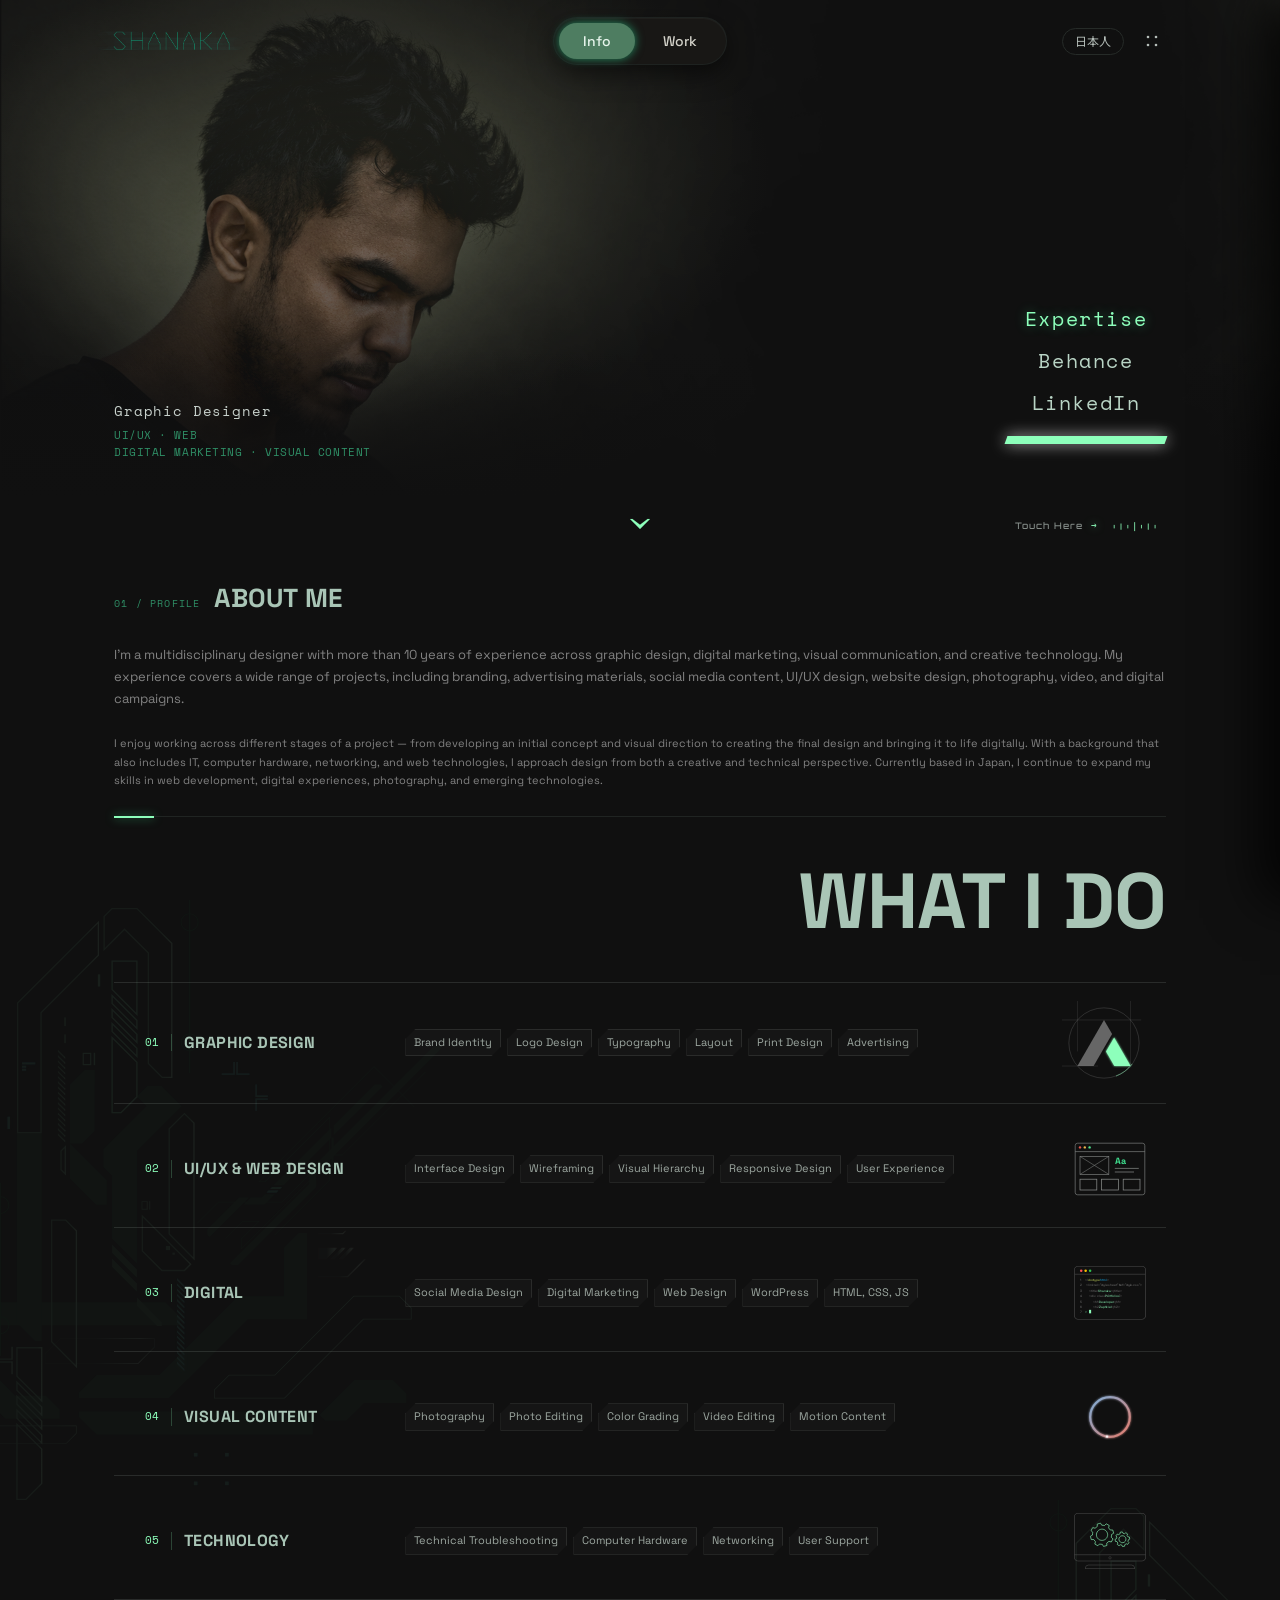
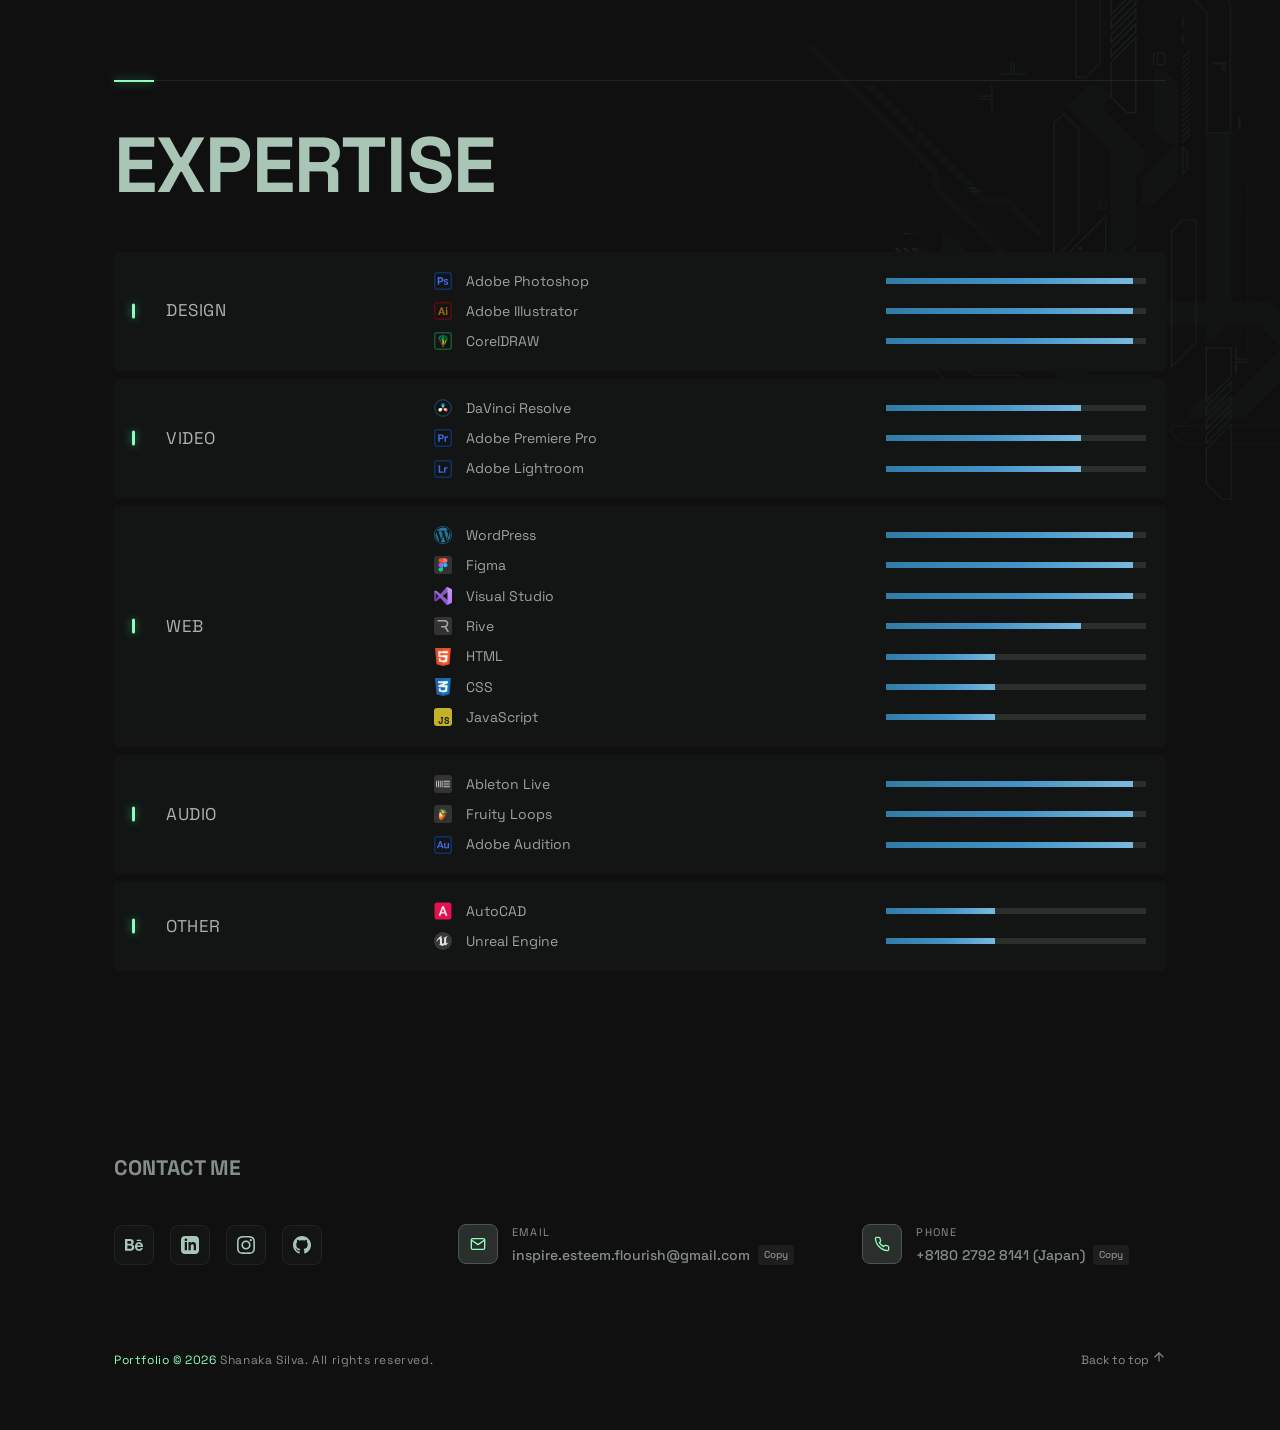
==== commit da7b4e1d: "Update index.html" ====
--- a/index.html
+++ b/index.html
@@ -715,7 +715,7 @@
             data-details="A promotional leaflet designed for Namegawa Onsen, located in Yonezawa, Yamagata, Japan. The design focuses on presenting the natural beauty, unique hot spring characteristics, and traditional Japanese onsen experience. #AdobePhotoshop #AdobeIllustrator"
             data-details-ja="山形県米沢市にある滑川温泉のプロモーションリーフレットです。自然の美しさや温泉ならではの魅力、日本の伝統的な温泉文化を紹介しています。 #AdobePhotoshop #AdobeIllustrator">
             <div class="project-thumb-wrap">
-              <img src="assets/designs/leaflet.jpg" alt="Namegawa Onsen promotional leaflet" data-alt-ja="滑川温泉のプロモーションリーフレット" class="project-thumb" loading="lazy">
+              <img src="assets/Designs/leaflet.jpg" alt="Namegawa Onsen promotional leaflet" data-alt-ja="滑川温泉のプロモーションリーフレット" class="project-thumb" loading="lazy">
               <div class="project-overlay" aria-hidden="true"><span class="project-view-badge" data-i18n>View Case Study</span></div>
             </div>
             <div class="project-meta-box">
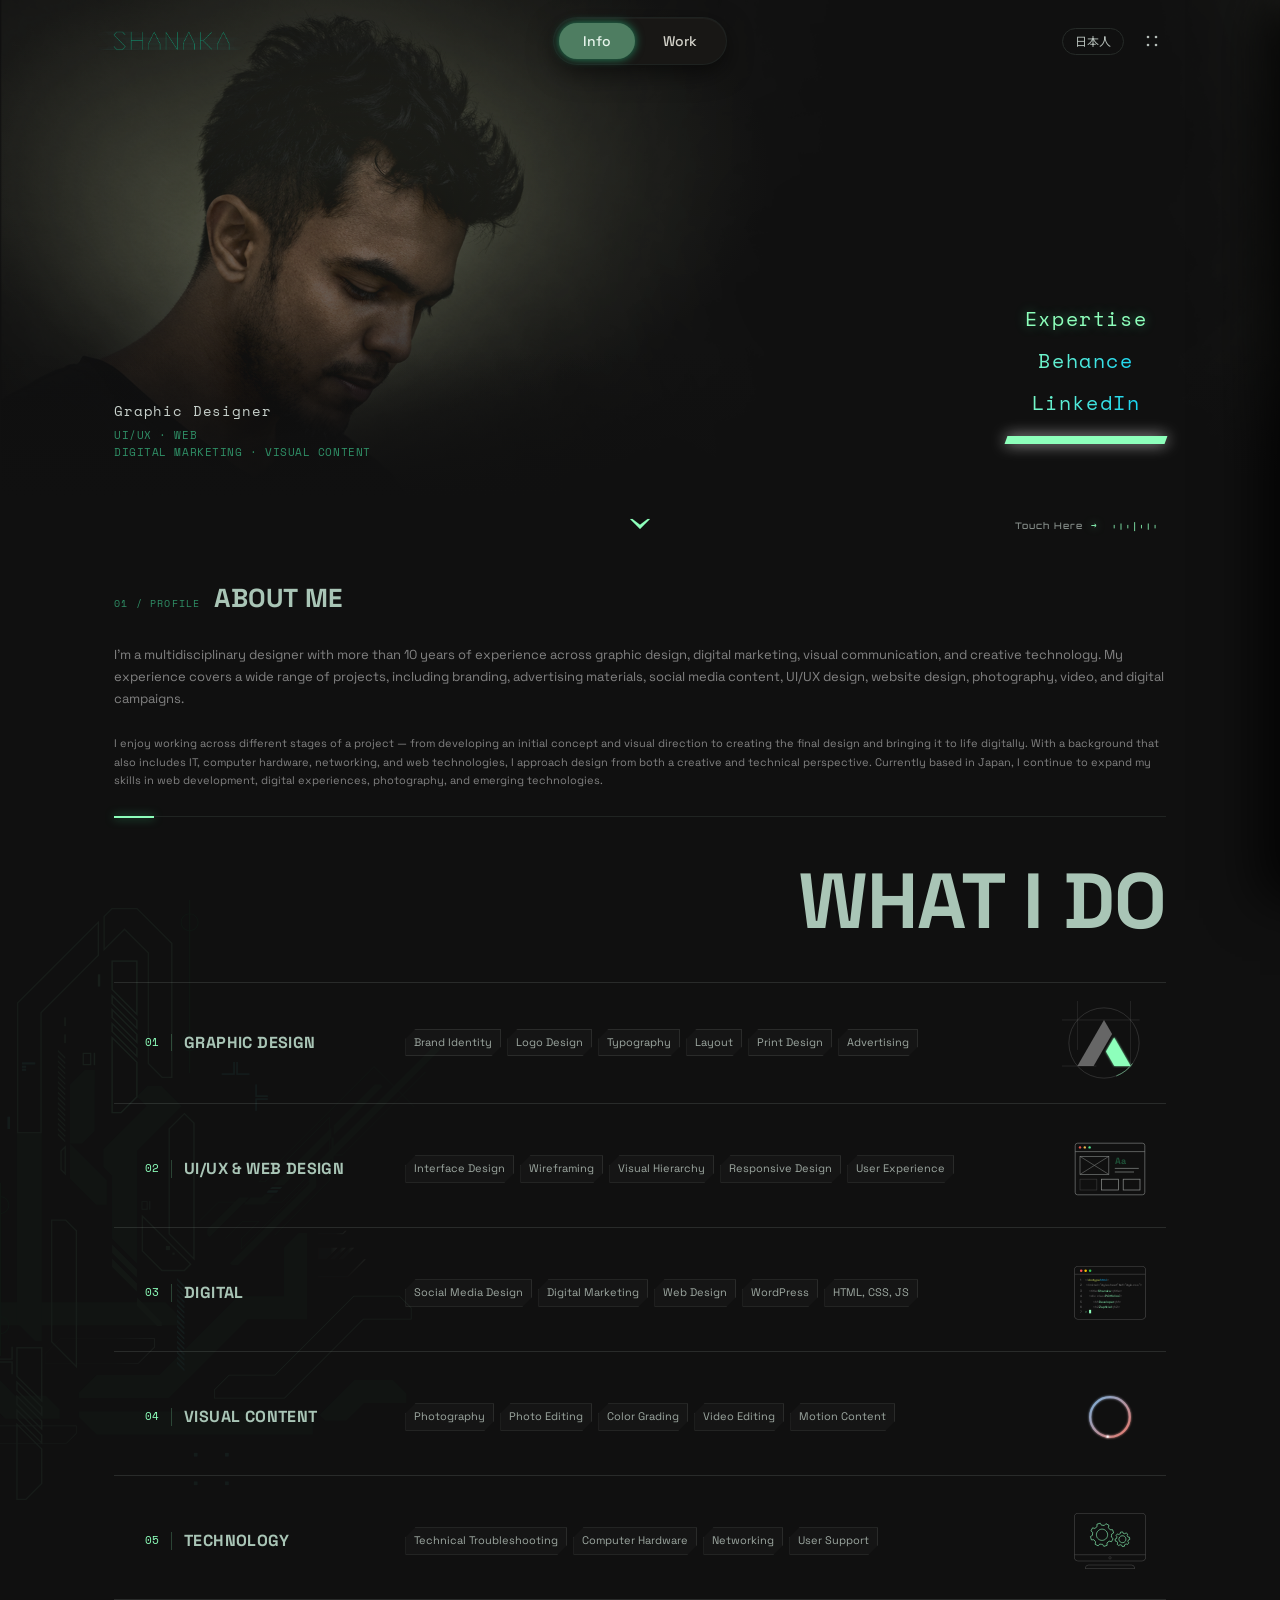
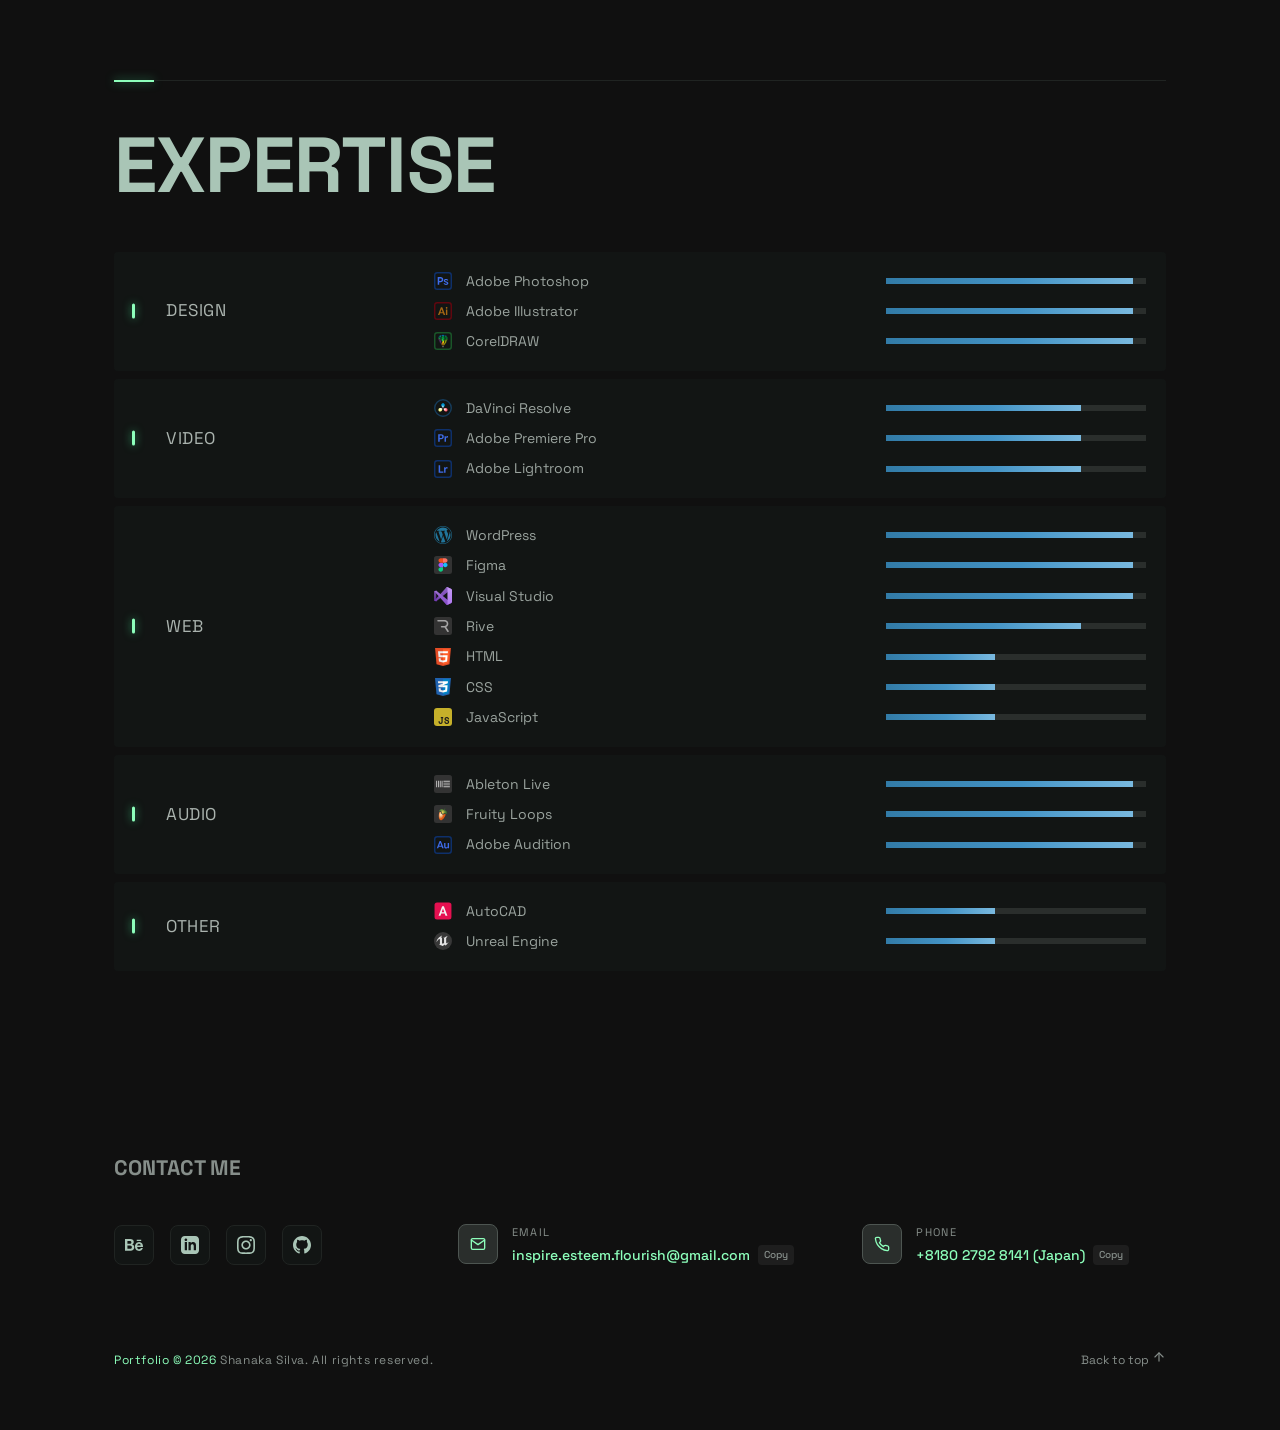
==== commit a28dcd2d: "Add files via upload" ====
--- a/index.html
+++ b/index.html
@@ -70,8 +70,8 @@
       
       <div class="hero-links">
         <a href="#expertise" data-go data-i18n>Expertise</a>
-        <a href="https://www.behance.net/shanakasilva" target="_blank" rel="noopener">Behance</a>
-        <a href="https://www.linkedin.com/in/shanaka-silva-51997885/" target="_blank" rel="noopener">LinkedIn</a>
+        <a class="gradient-link" href="https://www.behance.net/shanakasilva" target="_blank" rel="noopener">Behance</a>
+        <a class="gradient-link" href="https://www.linkedin.com/in/shanaka-silva-51997885/" target="_blank" rel="noopener">LinkedIn</a>
         <i></i>
 
 
@@ -170,7 +170,6 @@
 </audio>
 
 <div class="my-svg-Background"></div>
-<div class="my-svg-Background-right"></div>
   
   <section class="about" id="about">
 
--- a/styles.css
+++ b/styles.css
@@ -510,6 +510,14 @@
 
 .hero-links a:first-child { color: var(--green); text-shadow: 0 0 12px rgba(63,224,143,.45); }
 
+.hero-links .gradient-link {
+  color: transparent;
+  background: linear-gradient(90deg, var(--green), #00ccff);
+  background-clip: text;
+  -webkit-background-clip: text;
+  -webkit-text-fill-color: transparent;
+}
+
 .hero-links a:hover { color: #fff; text-shadow: 0 0 12px rgba(130, 255, 201, 0.999); }
 .hero-links i {
   
@@ -528,6 +536,7 @@
 
 
 .Musichint {
+  --glitch-base-color: var(--mute);
   margin: 0;
   color: var(--mute);
   font-family: "Orbitron", var(--f-display), sans-serif;
@@ -536,10 +545,30 @@
   letter-spacing: 1px;
   white-space: nowrap;
   text-shadow: none;
+  animation: green-text-glitch 500ms steps(1, end) 2s 1;
   transition: opacity 3500ms ease, visibility 0s linear 3500ms;
 }
 .Musichint.is-hidden { opacity: 0; visibility: hidden; }
 .music-hint-arrow { display: inline-block; margin-left: 4px; color: var(--green); font-family: var(--f-mono); text-shadow: 0 0 8px rgba(141, 255, 187, 0.65); }
+
+@keyframes green-text-glitch {
+  0%, 100% { color: var(--glitch-base-color); text-shadow: none; transform: translateX(0); clip-path: inset(0); }
+  5% { color: var(--green); text-shadow: -2px 0 var(--green), 2px 0 var(--green); transform: translateX(-2px); clip-path: inset(10% 0 55%); }
+  11% { color: var(--glitch-base-color); text-shadow: none; transform: translateX(1px); clip-path: inset(65% 0 10%); }
+  20% { color: var(--green); text-shadow: 2px 0 var(--green), -2px 0 var(--green); transform: translateX(2px); clip-path: inset(40% 0 30%); }
+  26% { color: var(--glitch-base-color); text-shadow: none; transform: translateX(0); clip-path: inset(0); }
+  42% { color: var(--green); text-shadow: -2px 0 var(--green), 2px 0 var(--green); transform: translateX(1px); clip-path: inset(25% 0 45%); }
+  48% { color: var(--glitch-base-color); text-shadow: none; transform: translateX(-1px); clip-path: inset(0); }
+  66% { color: var(--green); text-shadow: 2px 0 var(--green), -2px 0 var(--green); transform: translateX(-2px); clip-path: inset(55% 0 15%); }
+  73% { color: var(--glitch-base-color); text-shadow: none; transform: translateX(0); clip-path: inset(0); }
+  88% { color: var(--green); text-shadow: -2px 0 var(--green), 2px 0 var(--green); transform: translateX(2px); clip-path: inset(15% 0 60%); }
+  94% { color: var(--glitch-base-color); text-shadow: none; transform: translateX(0); clip-path: inset(0); }
+}
+
+.exp .big.is-glitching {
+  --glitch-base-color: var(--sage);
+  animation: green-text-glitch 500ms steps(1, end) 1;
+}
 
 
 
@@ -686,7 +715,7 @@
   }
   50% {
     color: var(--green);
-    text-shadow: 0 0 8px rgb(141, 255, 187), 0 0 22px rgba(63, 224, 143, .1);
+    text-shadow: 0 0 3px rgb(255, 255, 255), 0 0 22px rgba(63, 224, 143, .1);
   }
 }
 
@@ -1023,6 +1052,14 @@
   align-items: center;
   gap: 8px;
   transition: color var(--transition-fast);
+}
+
+#contact .contact-detail-value > span:first-child {
+  transition: color 3s ease;
+}
+
+#contact .contact-detail-value > span:first-child.is-scroll-highlighted {
+  color: var(--green);
 }
 
 .contact-detail-value:hover {
@@ -1143,7 +1180,8 @@
   .pill::before { transition: none; }
   .nav-drawer, .drawer-backdrop, .drawer-link, .drawer-close { transition: none; }
   .drawer-link:hover { transform: none; }
-  .Musichint { transition: none; }
+  .Musichint { transition: none; animation: none; }
+  #contact .contact-detail-value > span:first-child { transition: none; }
   #infoPage, #workPage { transition: none; }
   .about h2, .skills .big, .exp .big { transition: none; }
   .skills .big { animation: none; }
@@ -1892,34 +1930,7 @@
     width: 85vw;
     max-width: 360px;
     top: 400px;
-    opacity: 0.4;
-  }
-}
-
-.my-svg-Background-right {
-    position: absolute;
-    top: 1500px;
-    left: auto;
-    right: -25%;
-    transform: translateX(-40%) scaleX(-1);
     opacity: 0.2;
-    width: 600px;
-    aspect-ratio: 1 / 1;
-
-    background: url("assets/Background/AnimateBackground.svg") center / contain no-repeat;
-
-    z-index: 0;
-    pointer-events: none;
-}
-
-@media (max-width: 600px) {
-  .my-svg-Background-right {
-    width: 85vw;
-    max-width: 360px;
-    top: 200px;
-    left: auto;
-    right: 0;
-    transform: scaleX(-1);   
-    opacity: 0;
-  }
-}+  }
+}
+
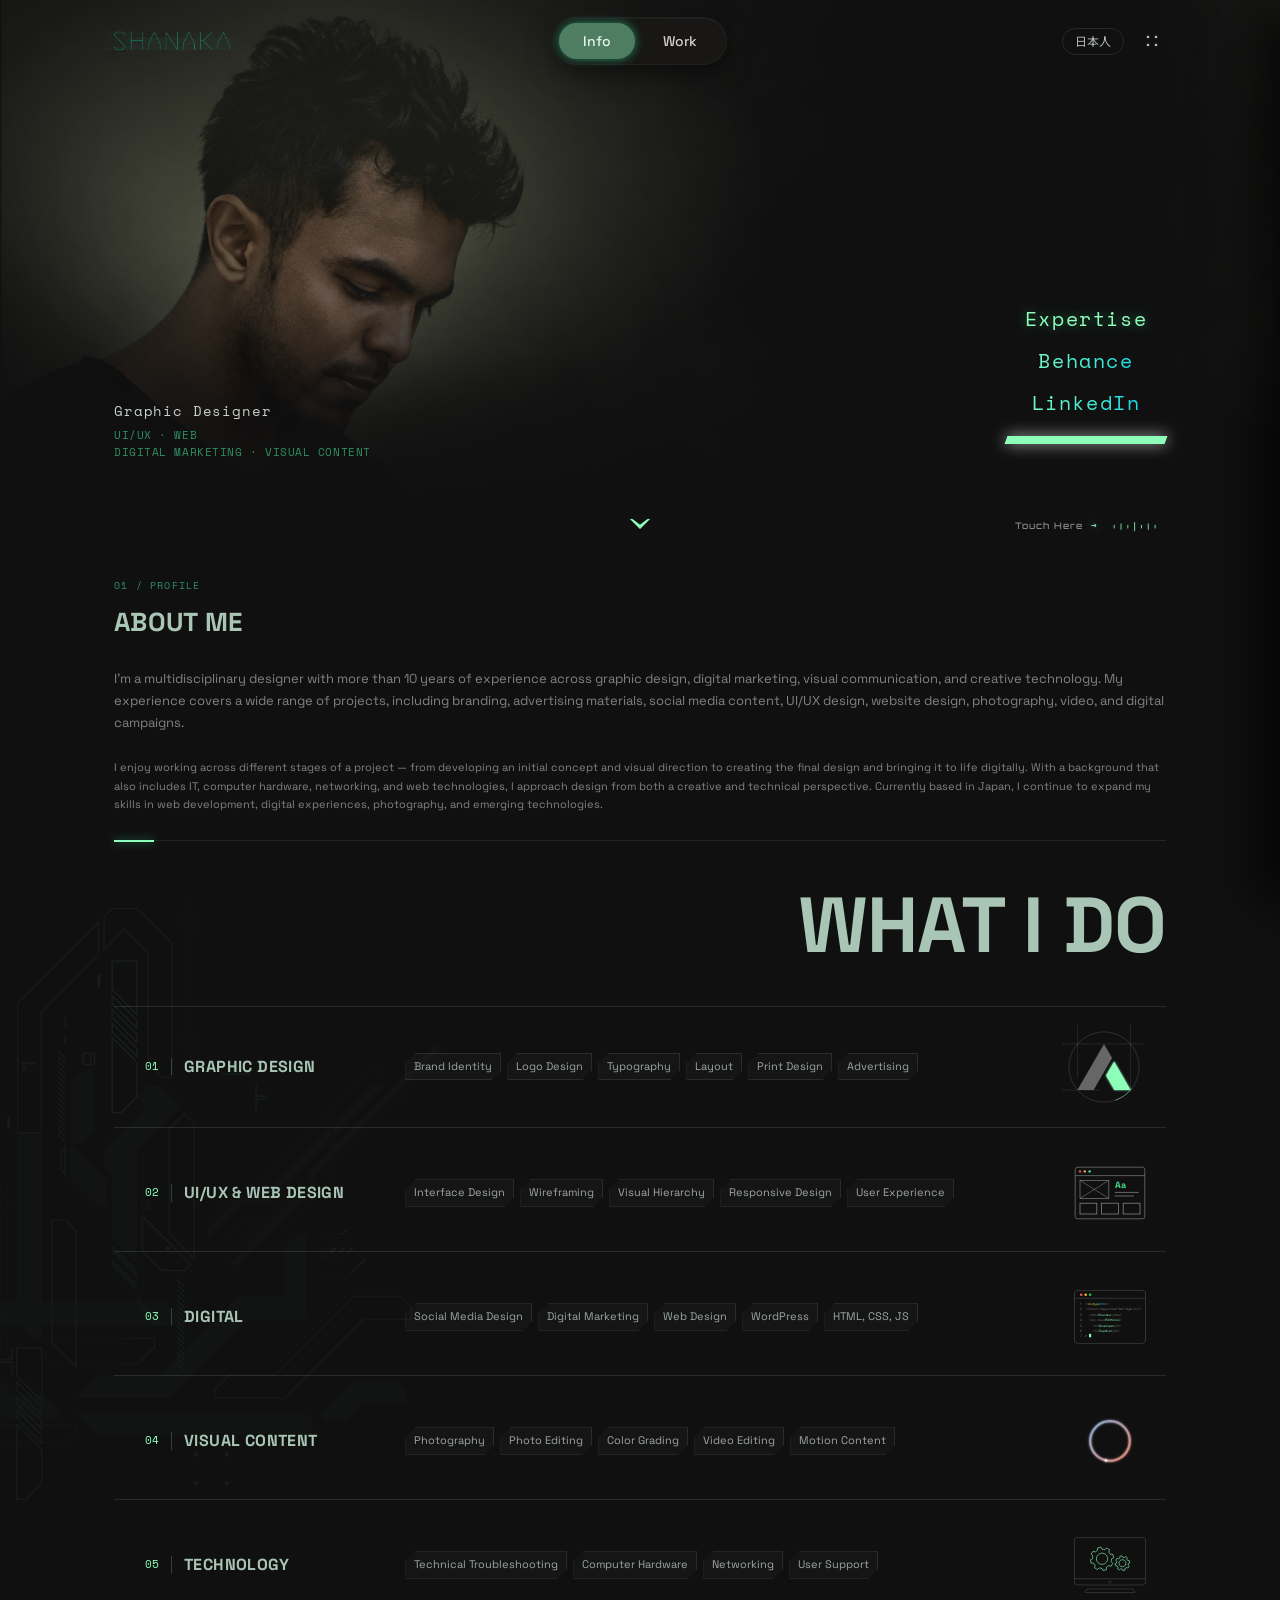
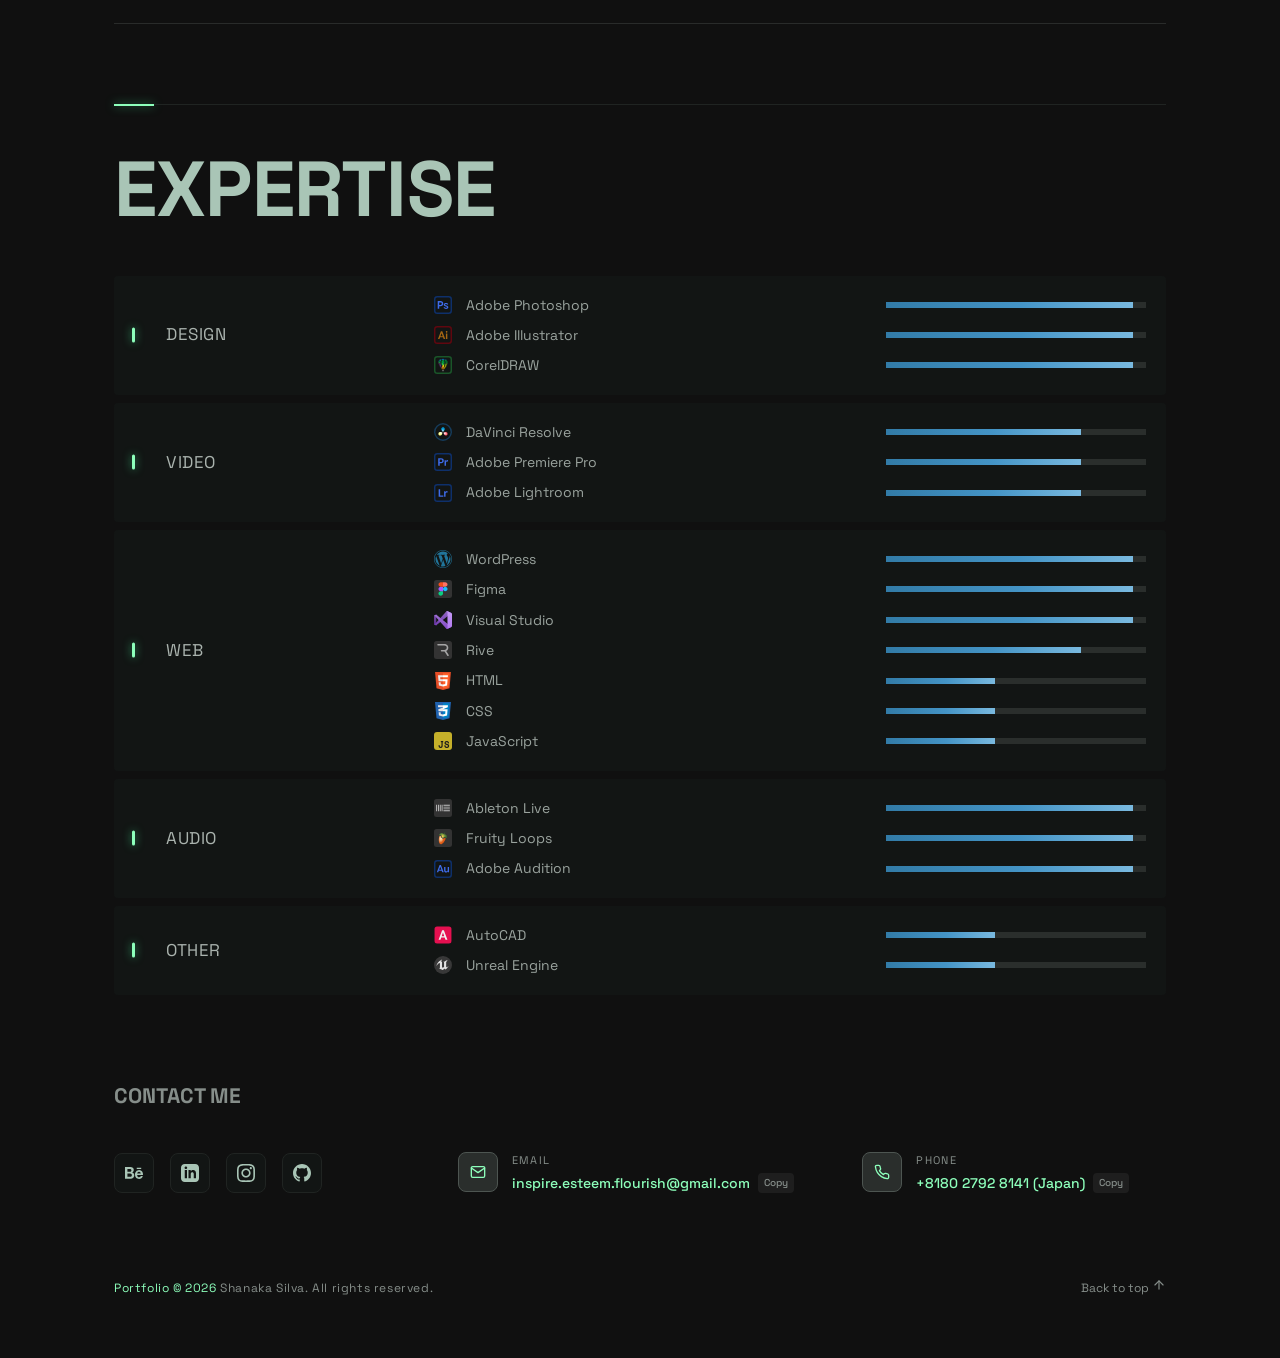
==== commit ba57ea68: "Add files via upload" ====
--- a/index.html
+++ b/index.html
@@ -14,11 +14,11 @@
 <body>
 
 
-<header class="top" id="top">
+<header class="top" id="info">
   <div class="wrap">
-    <a class="logo" href="#top" data-go data-page-toggle="info"><img src="assets/Shanakalogo.png" alt="SHANAKA"></a>
+    <a class="logo" href="#info" data-go data-page-toggle="info"><img src="assets/Shanakalogo.png" alt="SHANAKA"></a>
     <nav class="pill" aria-label="Primary">
-      <a href="#top" data-go data-page-toggle="info" data-spy="info" class="on" data-i18n>Info</a>
+      <a href="#info" data-go data-page-toggle="info" data-spy="info" class="on" data-i18n>Info</a>
       <a href="#work" data-go data-page-toggle="work" data-spy="work" data-i18n>Work</a>
     </nav>
     <div class="tools">
@@ -670,7 +670,7 @@
         
         <div class="wrap footer-bottom">
           <p class="footer-copy"><span class="footer-copy-brand" data-i18n>Portfolio © 2026</span> <span data-i18n>Shanaka Silva. All rights reserved.</span></p>
-          <a href="#top" data-go data-spy="info" class="on" data-page-toggle="info">
+          <a href="#info" data-go data-spy="info" class="on" data-page-toggle="info">
             <span data-i18n>Back to top</span>
             <svg width="14" height="14" viewBox="0 0 24 24" fill="none" stroke="currentColor" stroke-width="2" stroke-linecap="round" stroke-linejoin="round">
               <line x1="12" y1="19" x2="12" y2="5"></line>
--- a/styles.css
+++ b/styles.css
@@ -512,7 +512,7 @@
 
 .hero-links .gradient-link {
   color: transparent;
-  background: linear-gradient(90deg, var(--green), #00ccff);
+  background: linear-gradient(90deg, var(--green), #00D3EB);
   background-clip: text;
   -webkit-background-clip: text;
   -webkit-text-fill-color: transparent;
@@ -600,7 +600,7 @@
 .about { padding-block: clamp(10px, 2vw, 60px) clamp(10px, 2vw, 64px); position: relative; z-index: 10; }
 
 .about h2 { font-size: clamp(17px, 2.7vw, 26px); font-weight: 700; color: var(--sage); letter-spacing: .01em; margin-bottom: 22px; text-transform: uppercase; }
-.about-heading { display: flex; align-items: baseline; gap: 14px; margin-bottom: 24px; }
+.about-heading { display: flex; flex-direction: column; align-items: flex-start; gap: 8px; margin-bottom: 24px; }
 .about-heading h2 { margin: 0; }
 .about-index { color: var(--green-deep); font-family: var(--f-mono); font-size: 10px; letter-spacing: .12em; }
 .about-layout { display: grid; gap: clamp(16px, 2vw, 24px); }
@@ -906,7 +906,7 @@
 
 
 
-.exp { position: relative; padding-bottom: clamp(48px, 7vw, 80px); }
+.exp { position: relative; padding-bottom: clamp(12px, 2vw, 24px); }
 
 .exp .big { margin-bottom: clamp(26px, 4.4vw, 48px); }
 
@@ -944,7 +944,7 @@
 
 #contact {
   
-  padding-top: 80px;
+  padding-top: 40px;
   padding-bottom: 60px;
   border-top: 1px solid var(--border-subtle);
   
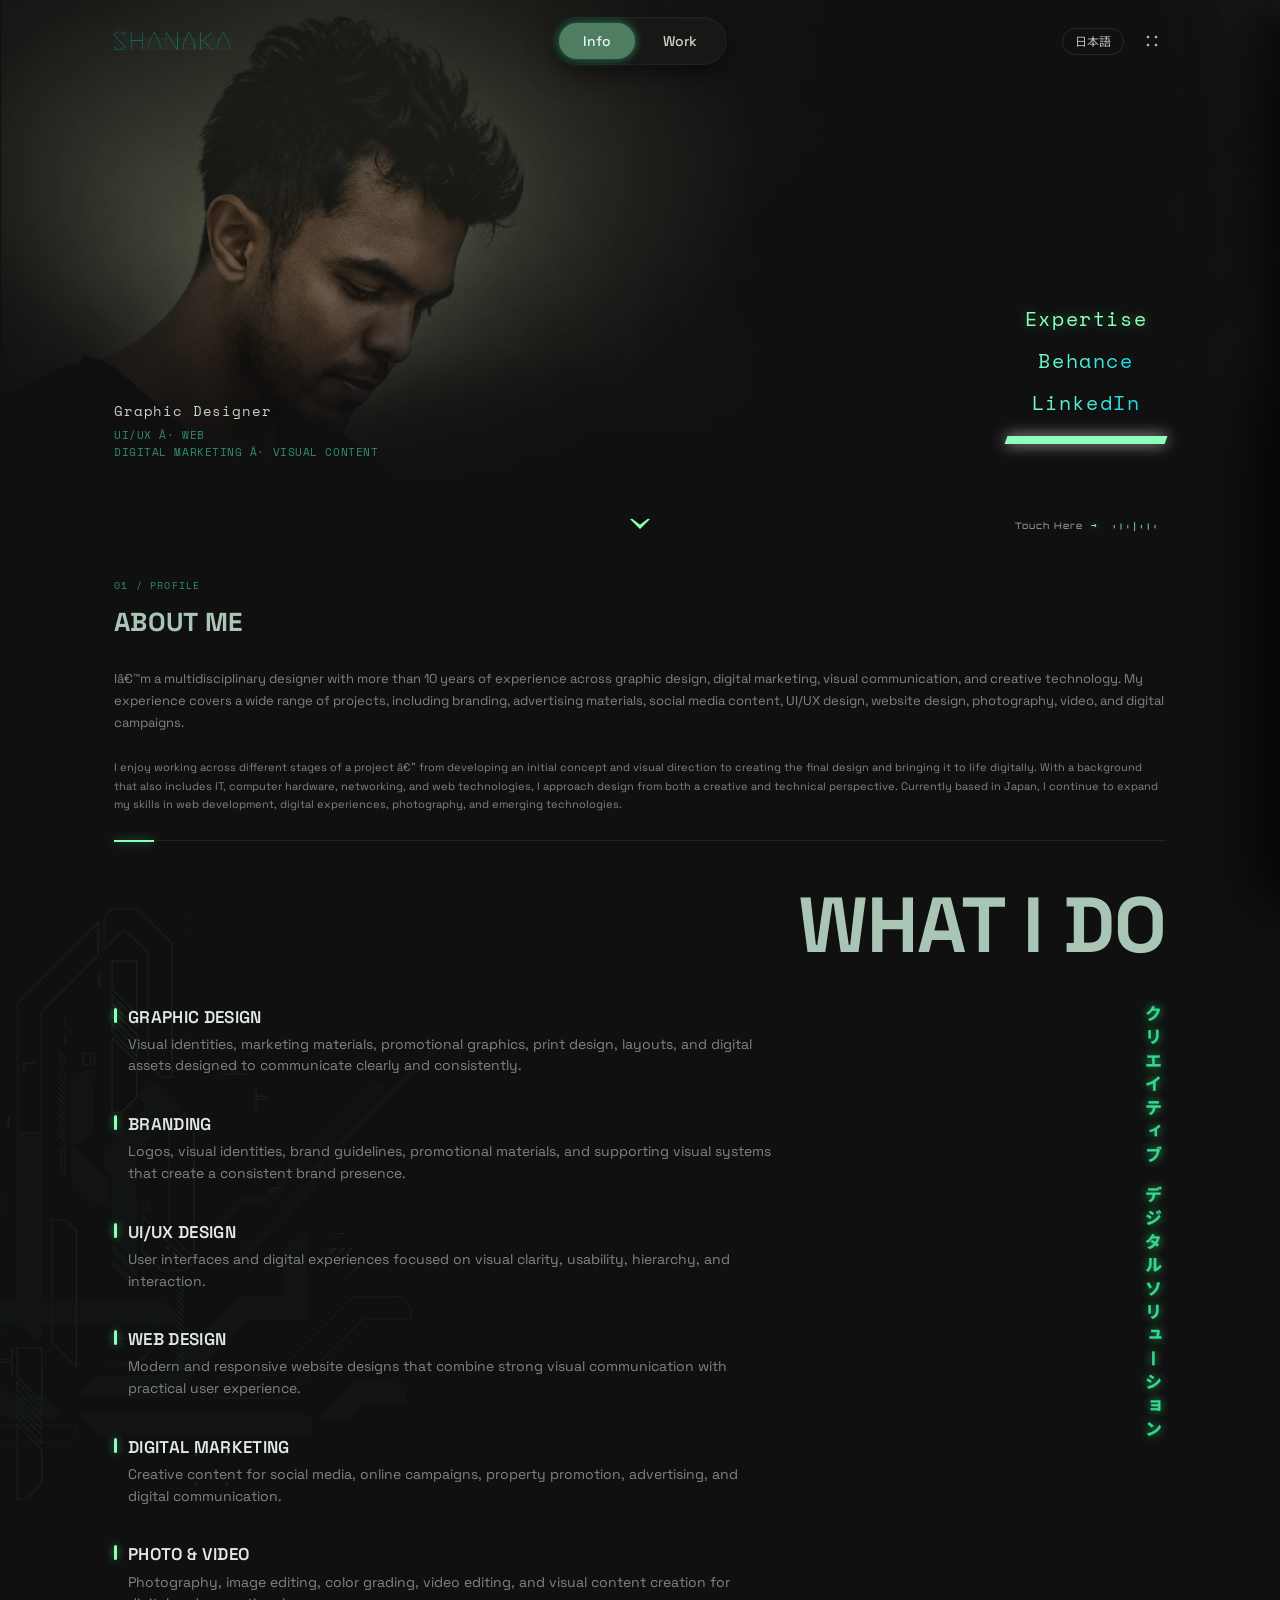
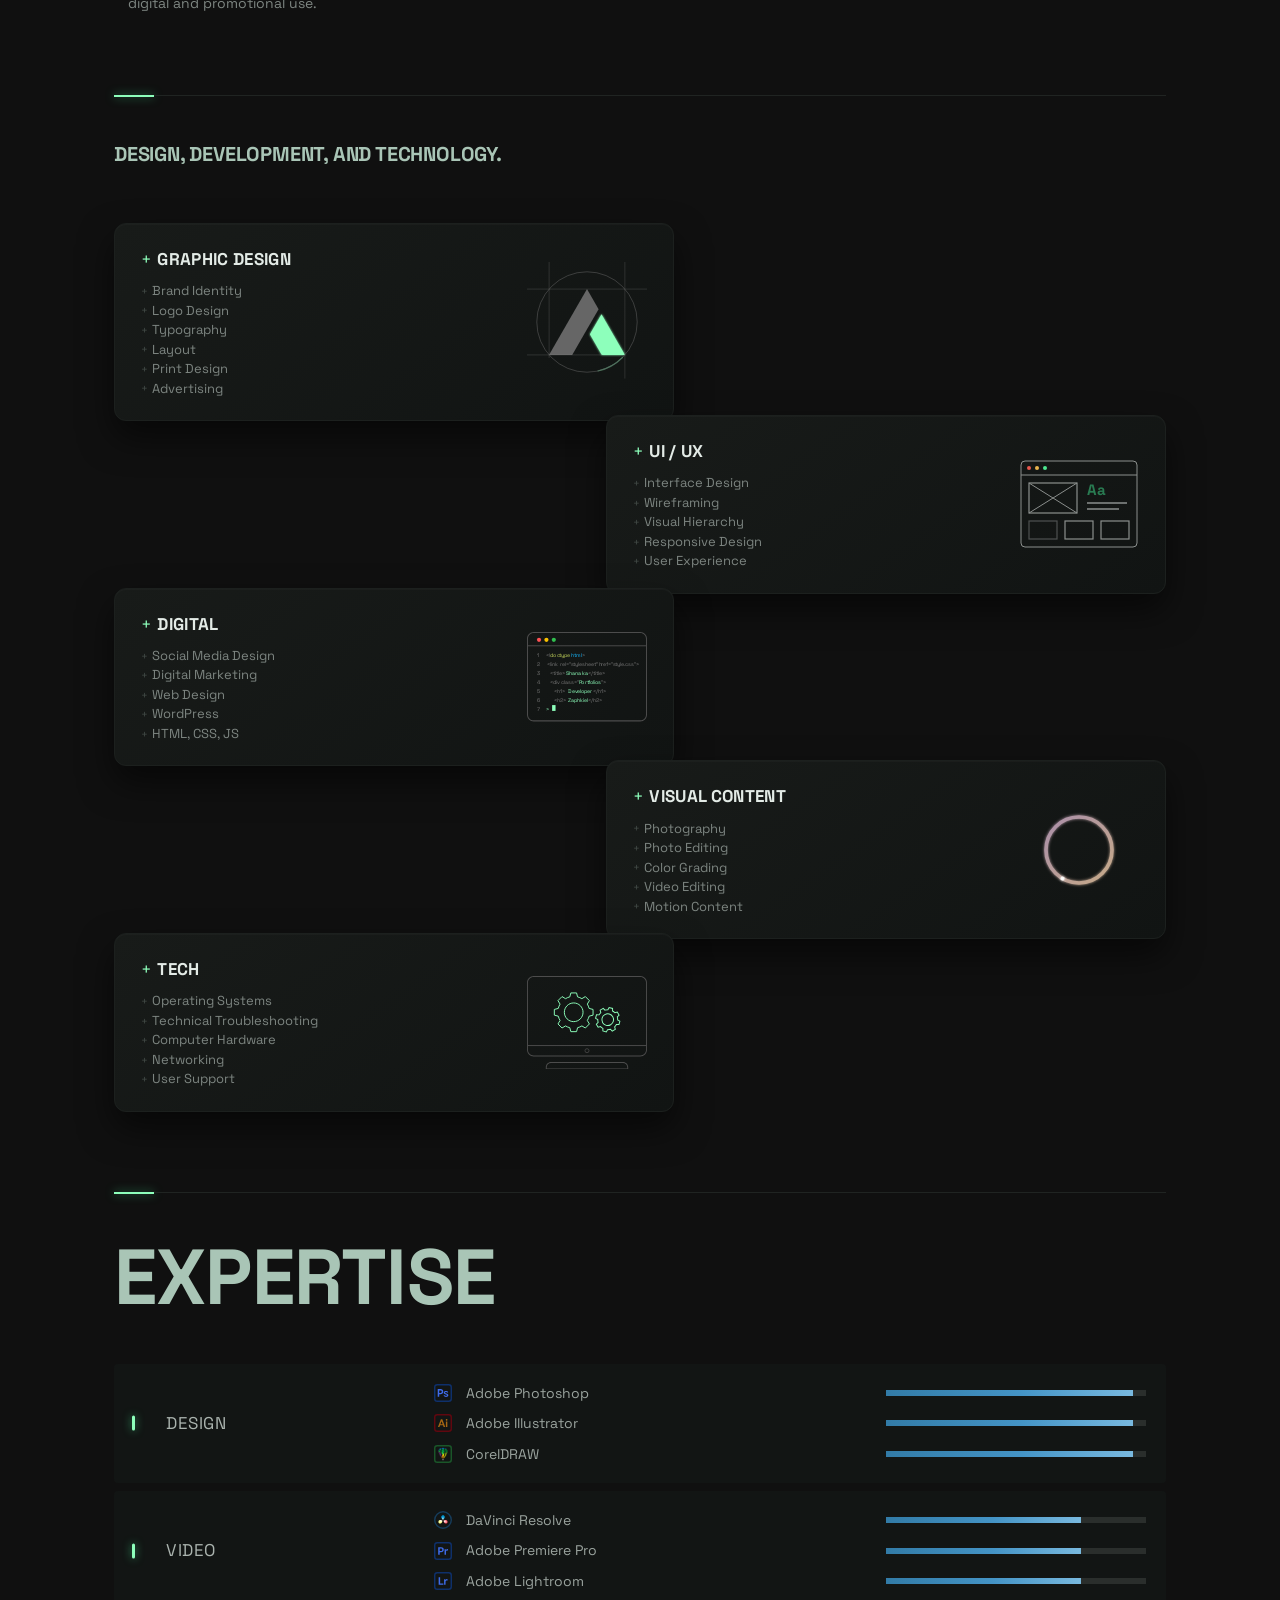
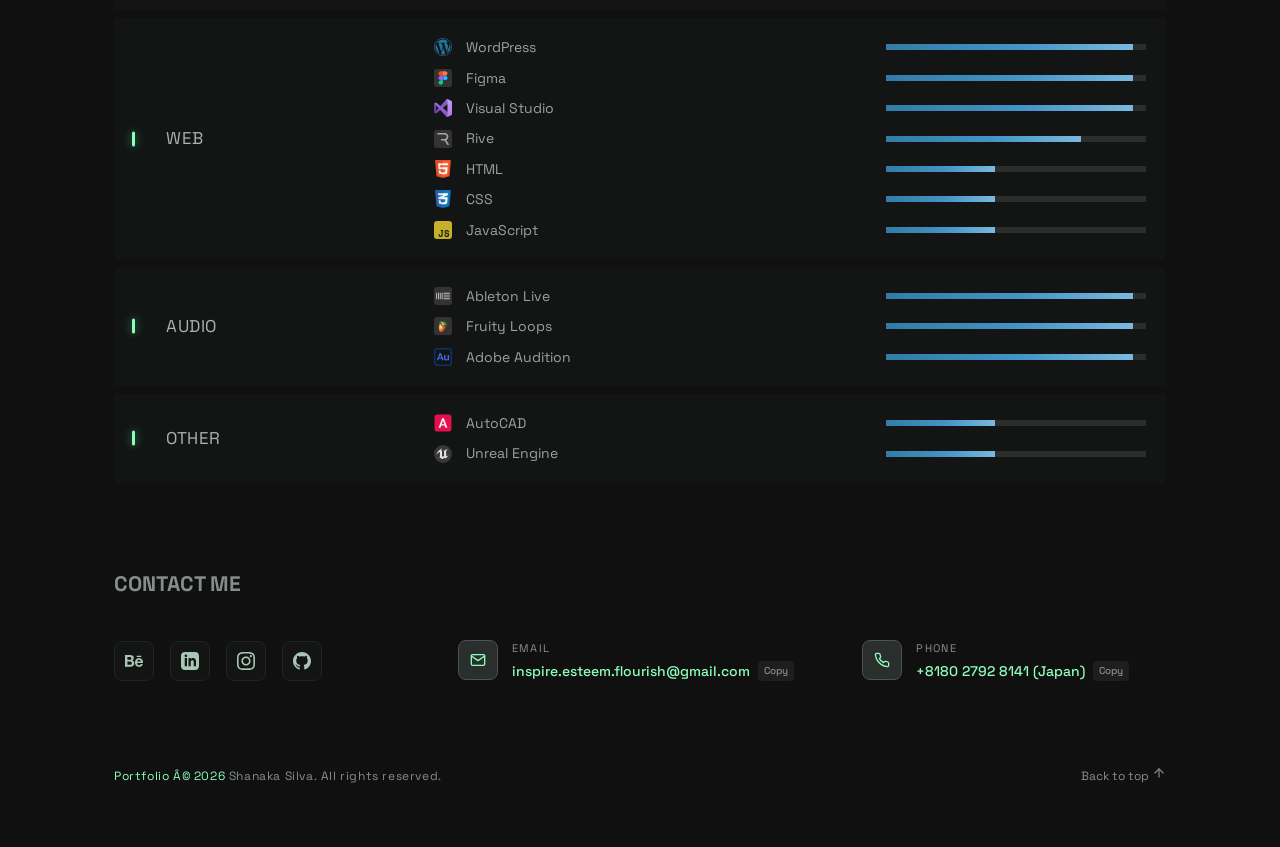
==== commit 24429f40: "Add files via upload" ====
--- a/index.html
+++ b/index.html
@@ -22,7 +22,7 @@
       <a href="#work" data-go data-page-toggle="work" data-spy="work" data-i18n>Work</a>
     </nav>
     <div class="tools">
-      <button class="lang-btn" id="langBtn" type="button" lang="ja" aria-label="Switch site language to Japanese">日本人</button>
+      <button class="lang-btn" id="langBtn" type="button" lang="ja" aria-label="Switch site language to Japanese">&#26085;&#26412;&#35486;</button>
       <button class="dots-btn" id="menuBtn" type="button" aria-label="Open section menu" aria-expanded="false" aria-controls="navDrawer">
         <svg viewBox="0 0 12 12" aria-hidden="true"><circle cx="2" cy="2" r="1.3"/><circle cx="10" cy="2" r="1.3"/><circle cx="2" cy="10" r="1.3"/><circle cx="10" cy="10" r="1.3"/></svg>
       </button>
@@ -40,12 +40,13 @@
   <nav class="drawer-links" aria-label="Sections">
     <a class="drawer-link" href="#about" data-go><span data-i18n>About me</span><span class="number">01</span></a>
     <a class="drawer-link" href="#what" data-go><span data-i18n>What I do</span><span class="number">02</span></a>
-    <a class="drawer-link" href="#expertise" data-go><span data-i18n>Expertise</span><span class="number">03</span></a>
-    <a class="drawer-link" href="#work" data-go data-page-toggle="work"><span data-i18n>Featured Projects</span><span class="number">04</span></a>
-    <a class="drawer-link" href="#contact" data-go><span data-i18n>Contact me</span><span class="number">05</span></a>
+    <a class="drawer-link" href="#skills" data-go><span data-i18n>Skills</span><span class="number">03</span></a>
+    <a class="drawer-link" href="#expertise" data-go><span data-i18n>Expertise</span><span class="number">04</span></a>
+    <a class="drawer-link" href="#work" data-go data-page-toggle="work"><span data-i18n>Featured Projects</span><span class="number">05</span></a>
+    <a class="drawer-link" href="#contact" data-go><span data-i18n>Contact me</span><span class="number">06</span></a>
   </nav>
   <div class="drawer-footer">
-    <p data-i18n>Portfolio © 2026</p>
+    <p data-i18n>Portfolio Â© 2026</p>
     <p data-i18n>Created by Shanaka Silva</p>
   </div>
 </aside>
@@ -64,7 +65,7 @@
       <div class="glitch-bars" aria-hidden="true"></div>
 
       
-      <div class="hero-cap"><b data-i18n>Graphic Designer</b> <span data-i18n>UI/UX · WEB<br>DIGITAL MARKETING · VISUAL CONTENT</span></div>
+      <div class="hero-cap"><b data-i18n>Graphic Designer</b> <span data-i18n>UI/UX Â· WEB<br>DIGITAL MARKETING Â· VISUAL CONTENT</span></div>
       
       
       
@@ -180,8 +181,8 @@
         <h2 data-i18n>About me</h2>
       </div>
       <div class="about-layout">
-        <p class="lead" data-i18n>I’m a multidisciplinary designer with more than 10 years of experience across graphic design, digital marketing, visual communication, and creative technology. My experience covers a wide range of projects, including branding, advertising materials, social media content, UI/UX design, website design, photography, video, and digital campaigns.</p>
-        <p class="about-details" id="aboutDetails" data-i18n>I enjoy working across different stages of a project — from developing an initial concept and visual direction to creating the final design and bringing it to life digitally. With a background that also includes IT, computer hardware, networking, and web technologies, I approach design from both a creative and technical perspective. Currently based in Japan, I continue to expand my skills in web development, digital experiences, photography, and emerging technologies.</p>
+        <p class="lead" data-i18n>Iâ€™m a multidisciplinary designer with more than 10 years of experience across graphic design, digital marketing, visual communication, and creative technology. My experience covers a wide range of projects, including branding, advertising materials, social media content, UI/UX design, website design, photography, video, and digital campaigns.</p>
+        <p class="about-details" id="aboutDetails" data-i18n>I enjoy working across different stages of a project â€” from developing an initial concept and visual direction to creating the final design and bringing it to life digitally. With a background that also includes IT, computer hardware, networking, and web technologies, I approach design from both a creative and technical perspective. Currently based in Japan, I continue to expand my skills in web development, digital experiences, photography, and emerging technologies.</p>
       </div>
       <button class="about-more-toggle" id="aboutMoreToggle" type="button" aria-expanded="false" aria-controls="aboutDetails">
         <span id="aboutMoreText" data-i18n>See more</span>
@@ -193,22 +194,39 @@
   </section>
 
   
-  <section class="skills" id="what">
+  <!-- ==================== WHAT I DO ==================== -->
+<section class="what" id="what">
     <div class="wrap">
       <div class="rule" aria-hidden="true"></div>
-      <div class="skills-heading">
-        <h2 class="big" data-i18n>What I do</h2>
+      <h2 class="big" data-i18n>What I do</h2>
+      <div class="what-body">
+        <ul class="what-list">
+          <li><h3 data-i18n>Graphic Design</h3><p data-i18n>Visual identities, marketing materials, promotional graphics, print design, layouts, and digital assets designed to communicate clearly and consistently.</p></li>
+          <li><h3 data-i18n>Branding</h3><p data-i18n>Logos, visual identities, brand guidelines, promotional materials, and supporting visual systems that create a consistent brand presence.</p></li>
+          <li><h3 data-i18n>UI/UX Design</h3><p data-i18n>User interfaces and digital experiences focused on visual clarity, usability, hierarchy, and interaction.</p></li>
+          <li><h3 data-i18n>Web Design</h3><p data-i18n>Modern and responsive website designs that combine strong visual communication with practical user experience.</p></li>
+          <li><h3 data-i18n>Digital Marketing</h3><p data-i18n>Creative content for social media, online campaigns, property promotion, advertising, and digital communication.</p></li>
+          <li><h3 data-i18n>Photo &amp; Video</h3><p data-i18n>Photography, image editing, color grading, video editing, and visual content creation for digital and promotional use.</p></li>
+        </ul>
+        <div class="jp is-glitching" lang="ja" aria-hidden="true" data-text="クリエイティブ デジタルソリューション">クリエイティブ デジタルソリューション</div>
       </div>
+    </div>
+    
+  </section>
+
+  <!-- ==================== SKILLS ==================== -->
+<section class="skills" id="skills">
+    <div class="wrap">
+      <div class="rule" aria-hidden="true"></div>
+      <h2 class="big" data-i18n>Design, development, and technology.</h2>
       <div class="cards">
         <article class="card">
-          <div>
-            <div class="skill-overview"><h3><em aria-hidden="true">01</em><span data-i18n>Graphic Design</span></h3></div>
-            <ul class="skill-tags"><li data-i18n>Brand Identity</li><li data-i18n>Logo Design</li><li data-i18n>Typography</li><li data-i18n>Layout</li><li data-i18n>Print Design</li><li data-i18n>Advertising</li></ul>
-          </div>
+          <div><h3><em>+</em><span data-i18n>Graphic Design</span></h3>
+            <ul><li data-i18n>Brand Identity</li><li data-i18n>Logo Design</li><li data-i18n>Typography</li><li data-i18n>Layout</li><li data-i18n>Print Design</li><li data-i18n>Advertising</li></ul></div>
          
             <svg xmlns="http://www.w3.org/2000/svg" viewBox="0 0 296.43 296.43">
 
-  
+  <!-- DEFINITIONS -->
   <defs>
     <filter id="green-glow" x="-50%" y="-50%" width="200%" height="200%">
       <feGaussianBlur stdDeviation="3" result="blur"></feGaussianBlur>
@@ -219,18 +237,18 @@
     </filter>
   </defs>
 
-  
+  <!-- MAIN LOGO -->
   <g id="logo">
 
-    
+    <!-- Gray polygon -->
     <polygon points="176.87 116.54 148.21 166.19 111.64 229.53 54.31 229.53 148.21 66.89 176.87 116.54" style="fill:#666;"> 
 /> </polygon>
     
 
-    
+    <!-- Green polygon -->
     <polygon points="242.11 229.53 184.78 229.53 155.36 178.58 184.03 128.92 242.11 229.53" style="fill:#8dffbb;" filter="url(#green-glow)">
 
-      
+      <!-- Green glow pulses -->
       <animate attributeName="opacity" values="1;0.7;1" dur="2.5s" repeatCount="indefinite"></animate>
     
 
@@ -245,10 +263,10 @@
 
   </g>
 
-  
+  <!-- GUIDE LINES -->
   <g fill="none" stroke="#878787" stroke-width="0.75" stroke-miterlimit="10">
 
-    
+    <!-- Top horizontal line -->
     <line x1="0" y1="66.89" x2="296.43" y2="66.89" stroke-dasharray="296.43" stroke-dashoffset="296.43">
 
       <animate attributeName="stroke-dashoffset" values="296.43;0;0;296.43" keyTimes="0;0.35;0.75;1" dur="5s" repeatCount="indefinite"></animate>
@@ -256,7 +274,7 @@
       <animate attributeName="opacity" values="0;0.8;0.8;0" keyTimes="0;0.2;0.75;1" dur="5s" repeatCount="indefinite"></animate>
     </line>
 
-    
+    <!-- Right vertical line -->
     <line x1="241.74" y1="0" x2="241.74" y2="296.43" stroke-dasharray="296.43" stroke-dashoffset="296.43">
 
       <animate attributeName="stroke-dashoffset" values="296.43;0;0;296.43" keyTimes="0;0.35;0.75;1" dur="5s" begin="0.3s" repeatCount="indefinite"></animate>
@@ -264,7 +282,7 @@
       <animate attributeName="opacity" values="0;0.8;0.8;0" dur="5s" repeatCount="indefinite"></animate>
     </line>
 
-    
+    <!-- Left vertical line -->
     <line x1="54.69" y1="0" x2="54.69" y2="296.43" stroke-dasharray="296.43" stroke-dashoffset="296.43">
 
       <animate attributeName="stroke-dashoffset" values="296.43;0;0;296.43" keyTimes="0;0.35;0.75;1" dur="5s" begin="0.6s" repeatCount="indefinite"></animate>
@@ -272,7 +290,7 @@
       <animate attributeName="opacity" values="0;0.8;0.8;0" dur="5s" repeatCount="indefinite"></animate>
     </line>
 
-    
+    <!-- Bottom horizontal line -->
     <line x1="0" y1="229.53" x2="296.43" y2="229.53" stroke-dasharray="296.43" stroke-dashoffset="296.43">
 
       <animate attributeName="stroke-dashoffset" values="296.43;0;0;296.43" keyTimes="0;0.35;0.75;1" dur="5s" begin="0.9s" repeatCount="indefinite"></animate>
@@ -282,7 +300,7 @@
 
   </g>
 
-   
+   <!-- Rotating arc -->
   <g>
     <circle cx="148.21" cy="148.21" r="124.02" fill="none" stroke="#8dffbb" stroke-width="3" stroke-linecap="round" stroke-dasharray="70 1344">
       <animateTransform attributeName="transform" type="rotate" from="0 148.21 148.21" to="360 148.21 148.21" dur="16s" repeatCount="indefinite"></animateTransform>
@@ -291,7 +309,7 @@
   </g>
 
   
-  
+  <!-- ROTATING OUTER CIRCLE -->
   <circle cx="148.21" cy="148.21" r="124.02" fill="none" stroke="#686868" stroke-width="1.23">
 
     
@@ -300,11 +318,10 @@
 </svg>
 
         </article>
+      
         <article class="card">
-          <div>
-            <div class="skill-overview"><h3><em aria-hidden="true">02</em><span data-i18n>UI/UX &amp; Web Design</span></h3></div>
-            <ul class="skill-tags"><li data-i18n>Interface Design</li><li data-i18n>Wireframing</li><li data-i18n>Visual Hierarchy</li><li data-i18n>Responsive Design</li><li data-i18n>User Experience</li></ul>
-          </div>
+          <div><h3><em>+</em><span>UI / UX</span></h3>
+            <ul><li data-i18n>Interface Design</li><li data-i18n>Wireframing</li><li data-i18n>Visual Hierarchy</li><li data-i18n>Responsive Design</li><li data-i18n>User Experience</li></ul></div>
           <svg viewBox="0 0 120 90" aria-hidden="true">
             <rect x="2" y="2" width="116" height="86" rx="4" fill="none" stroke="#8b8f8d" stroke-width="1"/>
             <path d="M2 16H118" stroke="#8b8f8d" stroke-width="1"/>
@@ -327,10 +344,8 @@
           </svg>
         </article>
         <article class="card">
-          <div>
-            <div class="skill-overview"><h3><em aria-hidden="true">03</em><span data-i18n>Digital</span></h3></div>
-            <ul class="skill-tags"><li data-i18n>Social Media Design</li><li data-i18n>Digital Marketing</li><li data-i18n>Web Design</li><li>WordPress</li><li>HTML, CSS, JS</li></ul>
-          </div>
+          <div><h3><em>+</em><span data-i18n>Digital</span></h3>
+            <ul><li data-i18n>Social Media Design</li><li data-i18n>Digital Marketing</li><li data-i18n>Web Design</li><li>WordPress</li><li>HTML, CSS, JS</li></ul></div>
           
           
             <svg xmlns="http://www.w3.org/2000/svg" viewBox="0 0 249.99 190">
@@ -469,10 +484,8 @@
 
         </article>
         <article class="card">
-          <div>
-            <div class="skill-overview"><h3><em aria-hidden="true">04</em><span data-i18n>Visual Content</span></h3></div>
-            <ul class="skill-tags"><li data-i18n>Photography</li><li data-i18n>Photo Editing</li><li data-i18n>Color Grading</li><li data-i18n>Video Editing</li><li data-i18n>Motion Content</li></ul>
-          </div>
+          <div><h3><em>+</em><span data-i18n>Visual Content</span></h3>
+            <ul><li data-i18n>Photography</li><li data-i18n>Photo Editing</li><li data-i18n>Color Grading</li><li data-i18n>Video Editing</li><li data-i18n>Motion Content</li></ul></div>
          <svg class="gradient-rotating" viewBox="0 0 200 200" 
      xmlns="http://www.w3.org/2000/svg">
 
@@ -504,14 +517,14 @@
     </filter>
   </defs>
 
-  
+  <!-- Gradient circle -->
   <circle cx="100" cy="100" r="55"
           fill="none"
           stroke="url(#ringGradient)"
           stroke-width="6"
           filter="url(#softGlow)"/>
 
-  
+  <!-- Rotating dot -->
   <g>
     <circle cx="155" cy="100" r="3.2"
             fill="white"
@@ -529,15 +542,15 @@
 </svg>
         </article>
         <article class="card">
-          <div><div class="skill-overview"><h3><em aria-hidden="true">05</em><span data-i18n>Technology</span></h3></div>
-            <ul class="skill-tags"><li data-i18n>Technical Troubleshooting</li><li data-i18n>Computer Hardware</li><li data-i18n>Networking</li><li data-i18n>User Support</li></ul></div>
+          <div><h3><em>+</em><span data-i18n>Tech</span></h3>
+            <ul><li data-i18n>Operating Systems</li><li data-i18n>Technical Troubleshooting</li><li data-i18n>Computer Hardware</li><li data-i18n>Networking</li><li data-i18n>User Support</li></ul></div>
           
 <svg id="Layer_1" data-name="Layer 1" xmlns="http://www.w3.org/2000/svg" viewBox="0 0 249.77 194.33">
   <path d="M235.91,2c6.55,0,11.86,5.31,11.86,11.86v139.78c0,6.55-5.31,11.86-11.86,11.86H13.86c-6.55,0-11.86-5.31-11.86-11.86V13.86C2,7.31,7.31,2,13.86,2h222.04M235.91,0H13.86C6.22,0,0,6.22,0,13.86v139.78c0,7.64,6.22,13.86,13.86,13.86h222.04c7.64,0,13.86-6.22,13.86-13.86V13.86c0-7.64-6.22-13.86-13.86-13.86h0Z" style="fill: #4c4c4c;"/>
   <line x1=".9" y1="144.77" x2="248.56" y2="144.77" style="fill: none; stroke: #4c4c4c; stroke-miterlimit: 10; stroke-width: 2px;"/>
   <circle cx="124.89" cy="155.49" r="4.19" style="fill: none; stroke: #4c4c4c; stroke-miterlimit: 10; stroke-width: 1.56px;"/>
 
-  
+  <!-- Large gear: rotates clockwise around its own center -->
   <g>
     <path d="M137.49,81.48v-11.9l-8.17-2.1c-.8-3.21-2.07-6.23-3.72-8.98l4.3-7.26-8.41-8.41-7.26,4.3c-2.76-1.66-5.78-2.92-8.98-3.72l-2.1-8.17h-11.9l-2.1,8.17c-3.21.8-6.23,2.07-8.98,3.72l-7.26-4.3-8.41,8.41,4.3,7.26c-1.66,2.76-2.92,5.78-3.72,8.98l-8.17,2.1v11.9l8.17,2.1c.8,3.21,2.07,6.23,3.72,8.98l-4.3,7.26,8.41,8.41,7.26-4.3c2.76,1.66,5.78,2.92,8.98,3.72l2.1,8.17h11.9l2.1-8.17c3.21-.8,6.23-2.07,8.98-3.72l7.26,4.3,8.41-8.41-4.3-7.26c1.66-2.76,2.92-5.78,3.72-8.98l8.17-2.1ZM97.19,94.98c-10.74,0-19.45-8.71-19.45-19.45s8.71-19.45,19.45-19.45,19.45,8.71,19.45,19.45-8.71,19.45-19.45,19.45Z" style="fill: none; stroke: #8dffbb; stroke-miterlimit: 10; stroke-width: 2px;"/>
     <animateTransform attributeName="transform" type="rotate"
@@ -545,7 +558,7 @@
       dur="8s" repeatCount="indefinite"/>
   </g>
 
-  
+  <!-- Small gear: rotates counterclockwise around its own center -->
   <g>
     <path d="M193.25,94.71v-7.44l-5.11-1.31c-.5-2.01-1.29-3.9-2.33-5.62l2.69-4.54-5.26-5.26-4.54,2.69c-1.73-1.04-3.62-1.83-5.62-2.33l-1.31-5.11h-7.44l-1.31,5.11c-2.01.5-3.9,1.29-5.62,2.33l-4.54-2.69-5.26,5.26,2.69,4.54c-1.04,1.73-1.83,3.62-2.33,5.62l-5.11,1.31v7.44l5.11,1.31c.5,2.01,1.29,3.9,2.33,5.62l-2.69,4.54,5.26,5.26,4.54-2.69c1.73,1.04,3.62,1.83,5.62,2.33l1.31,5.11h7.44l1.31-5.11c2.01-.5,3.9-1.29,5.62-2.33l4.54,2.69,5.26-5.26-2.69-4.54c1.04-1.73,1.83-3.62,2.33-5.62l5.11-1.31ZM168.03,103.16c-6.72,0-12.17-5.45-12.17-12.17s5.45-12.17,12.17-12.17,12.17,5.45,12.17,12.17-5.45,12.17-12.17,12.17Z" style="fill: none; stroke: #8dffbb; stroke-miterlimit: 10; stroke-width: 2px;"/>
     <animateTransform attributeName="transform" type="rotate"
@@ -563,7 +576,6 @@
     </div>
   </section>
 
-  
   <section class="exp" id="expertise">
     <div class="wrap">
       <div class="rule" aria-hidden="true"></div>
@@ -669,7 +681,7 @@
 
         
         <div class="wrap footer-bottom">
-          <p class="footer-copy"><span class="footer-copy-brand" data-i18n>Portfolio © 2026</span> <span data-i18n>Shanaka Silva. All rights reserved.</span></p>
+          <p class="footer-copy"><span class="footer-copy-brand" data-i18n>Portfolio Â© 2026</span> <span data-i18n>Shanaka Silva. All rights reserved.</span></p>
           <a href="#info" data-go data-spy="info" class="on" data-page-toggle="info">
             <span data-i18n>Back to top</span>
             <svg width="14" height="14" viewBox="0 0 24 24" fill="none" stroke="currentColor" stroke-width="2" stroke-linecap="round" stroke-linejoin="round">
@@ -712,9 +724,9 @@
         <div class="projects-grid">
           <article class="project-card project-card--top-thumbnail" data-category="graphic"
             data-details="A promotional leaflet designed for Namegawa Onsen, located in Yonezawa, Yamagata, Japan. The design focuses on presenting the natural beauty, unique hot spring characteristics, and traditional Japanese onsen experience. #AdobePhotoshop #AdobeIllustrator"
-            data-details-ja="山形県米沢市にある滑川温泉のプロモーションリーフレットです。自然の美しさや温泉ならではの魅力、日本の伝統的な温泉文化を紹介しています。 #AdobePhotoshop #AdobeIllustrator">
+            data-details-ja="å±±å½¢çœŒç±³æ²¢å¸‚ã«ã‚ã‚‹æ»‘å·æ¸©æ³‰ã®ãƒ—ãƒ­ãƒ¢ãƒ¼ã‚·ãƒ§ãƒ³ãƒªãƒ¼ãƒ•ãƒ¬ãƒƒãƒˆã§ã™ã€‚è‡ªç„¶ã®ç¾Žã—ã•ã‚„æ¸©æ³‰ãªã‚‰ã§ã¯ã®é­…åŠ›ã€æ—¥æœ¬ã®ä¼çµ±çš„ãªæ¸©æ³‰æ–‡åŒ–ã‚’ç´¹ä»‹ã—ã¦ã„ã¾ã™ã€‚ #AdobePhotoshop #AdobeIllustrator">
             <div class="project-thumb-wrap">
-              <img src="assets/Designs/leaflet.jpg" alt="Namegawa Onsen promotional leaflet" data-alt-ja="滑川温泉のプロモーションリーフレット" class="project-thumb" loading="lazy">
+              <img src="assets/Designs/leaflet.jpg" alt="Namegawa Onsen promotional leaflet" data-alt-ja="æ»‘å·æ¸©æ³‰ã®ãƒ—ãƒ­ãƒ¢ãƒ¼ã‚·ãƒ§ãƒ³ãƒªãƒ¼ãƒ•ãƒ¬ãƒƒãƒˆ" class="project-thumb" loading="lazy">
               <div class="project-overlay" aria-hidden="true"><span class="project-view-badge" data-i18n>View Case Study</span></div>
             </div>
             <div class="project-meta-box">
@@ -726,9 +738,9 @@
 
           <article class="project-card" data-category="graphic"
             data-details="Social media graphic design project."
-            data-details-ja="ソーシャルメディア向けのグラフィックデザイン作品です。">
+            data-details-ja="ã‚½ãƒ¼ã‚·ãƒ£ãƒ«ãƒ¡ãƒ‡ã‚£ã‚¢å‘ã‘ã®ã‚°ãƒ©ãƒ•ã‚£ãƒƒã‚¯ãƒ‡ã‚¶ã‚¤ãƒ³ä½œå“ã§ã™ã€‚">
             <div class="project-thumb-wrap">
-              <img src="assets/SocialM/social 1.jpg" alt="Social media design 1" data-alt-ja="ソーシャルメディアデザイン 1" class="project-thumb" loading="lazy">
+              <img src="assets/SocialM/social 1.jpg" alt="Social media design 1" data-alt-ja="ã‚½ãƒ¼ã‚·ãƒ£ãƒ«ãƒ¡ãƒ‡ã‚£ã‚¢ãƒ‡ã‚¶ã‚¤ãƒ³ 1" class="project-thumb" loading="lazy">
               <div class="project-overlay" aria-hidden="true"><span class="project-view-badge" data-i18n>View Case Study</span></div>
             </div>
             <div class="project-meta-box">
@@ -741,9 +753,9 @@
 
           <article class="project-card" data-category="graphic"
             data-details="Social media graphic design project."
-            data-details-ja="ソーシャルメディア向けのグラフィックデザイン作品です。">
+            data-details-ja="ã‚½ãƒ¼ã‚·ãƒ£ãƒ«ãƒ¡ãƒ‡ã‚£ã‚¢å‘ã‘ã®ã‚°ãƒ©ãƒ•ã‚£ãƒƒã‚¯ãƒ‡ã‚¶ã‚¤ãƒ³ä½œå“ã§ã™ã€‚">
             <div class="project-thumb-wrap">
-              <img src="assets/SocialM/social 2.jpg" alt="Social media design 2" data-alt-ja="ソーシャルメディアデザイン 2" class="project-thumb" loading="lazy">
+              <img src="assets/SocialM/social 2.jpg" alt="Social media design 2" data-alt-ja="ã‚½ãƒ¼ã‚·ãƒ£ãƒ«ãƒ¡ãƒ‡ã‚£ã‚¢ãƒ‡ã‚¶ã‚¤ãƒ³ 2" class="project-thumb" loading="lazy">
               <div class="project-overlay" aria-hidden="true"><span class="project-view-badge" data-i18n>View Case Study</span></div>
             </div>
             <div class="project-meta-box">
@@ -756,9 +768,9 @@
 
           <article class="project-card" data-category="graphic"
             data-details="Social media graphic design project."
-            data-details-ja="ソーシャルメディア向けのグラフィックデザイン作品です。">
+            data-details-ja="ã‚½ãƒ¼ã‚·ãƒ£ãƒ«ãƒ¡ãƒ‡ã‚£ã‚¢å‘ã‘ã®ã‚°ãƒ©ãƒ•ã‚£ãƒƒã‚¯ãƒ‡ã‚¶ã‚¤ãƒ³ä½œå“ã§ã™ã€‚">
             <div class="project-thumb-wrap">
-              <img src="assets/SocialM/social 3.jpg" alt="Social media design 3" data-alt-ja="ソーシャルメディアデザイン 3" class="project-thumb" loading="lazy">
+              <img src="assets/SocialM/social 3.jpg" alt="Social media design 3" data-alt-ja="ã‚½ãƒ¼ã‚·ãƒ£ãƒ«ãƒ¡ãƒ‡ã‚£ã‚¢ãƒ‡ã‚¶ã‚¤ãƒ³ 3" class="project-thumb" loading="lazy">
               <div class="project-overlay" aria-hidden="true"><span class="project-view-badge" data-i18n>View Case Study</span></div>
             </div>
             <div class="project-meta-box">
@@ -772,9 +784,9 @@
 
           <article class="project-card" data-category="uiux"
             data-details="Website UI/UX design project."
-            data-details-ja="ウェブサイトのUI/UXデザイン作品です。">
+            data-details-ja="ã‚¦ã‚§ãƒ–ã‚µã‚¤ãƒˆã®UI/UXãƒ‡ã‚¶ã‚¤ãƒ³ä½œå“ã§ã™ã€‚">
             <div class="project-thumb-wrap">
-              <img src="assets/Web designs/web1.jpg" alt="Web design 1" data-alt-ja="ウェブデザイン 1" class="project-thumb" loading="lazy">
+              <img src="assets/Web designs/web1.jpg" alt="Web design 1" data-alt-ja="ã‚¦ã‚§ãƒ–ãƒ‡ã‚¶ã‚¤ãƒ³ 1" class="project-thumb" loading="lazy">
               <div class="project-overlay" aria-hidden="true"><span class="project-view-badge" data-i18n>View Case Study</span></div>
             </div>
             <div class="project-meta-box">
@@ -787,9 +799,9 @@
 
           <article class="project-card" data-category="uiux"
             data-details="Website UI/UX design project."
-            data-details-ja="ウェブサイトのUI/UXデザイン作品です。">
+            data-details-ja="ã‚¦ã‚§ãƒ–ã‚µã‚¤ãƒˆã®UI/UXãƒ‡ã‚¶ã‚¤ãƒ³ä½œå“ã§ã™ã€‚">
             <div class="project-thumb-wrap">
-              <img src="assets/Web designs/web2.jpg" alt="Web design 2" data-alt-ja="ウェブデザイン 2" class="project-thumb" loading="lazy">
+              <img src="assets/Web designs/web2.jpg" alt="Web design 2" data-alt-ja="ã‚¦ã‚§ãƒ–ãƒ‡ã‚¶ã‚¤ãƒ³ 2" class="project-thumb" loading="lazy">
               <div class="project-overlay" aria-hidden="true"><span class="project-view-badge" data-i18n>View Case Study</span></div>
             </div>
             <div class="project-meta-box">
@@ -802,9 +814,9 @@
 
           <article class="project-card" data-category="uiux"
             data-details="Website UI/UX design project."
-            data-details-ja="ウェブサイトのUI/UXデザイン作品です。">
+            data-details-ja="ã‚¦ã‚§ãƒ–ã‚µã‚¤ãƒˆã®UI/UXãƒ‡ã‚¶ã‚¤ãƒ³ä½œå“ã§ã™ã€‚">
             <div class="project-thumb-wrap">
-              <img src="assets/Web designs/web3.jpg" alt="Web design 3" data-alt-ja="ウェブデザイン 3" class="project-thumb" loading="lazy">
+              <img src="assets/Web designs/web3.jpg" alt="Web design 3" data-alt-ja="ã‚¦ã‚§ãƒ–ãƒ‡ã‚¶ã‚¤ãƒ³ 3" class="project-thumb" loading="lazy">
               <div class="project-overlay" aria-hidden="true"><span class="project-view-badge" data-i18n>View Case Study</span></div>
             </div>
             <div class="project-meta-box">
@@ -817,9 +829,9 @@
 
           <article class="project-card" data-category="uiux"
             data-details="Website UI/UX design project."
-            data-details-ja="ウェブサイトのUI/UXデザイン作品です。">
+            data-details-ja="ã‚¦ã‚§ãƒ–ã‚µã‚¤ãƒˆã®UI/UXãƒ‡ã‚¶ã‚¤ãƒ³ä½œå“ã§ã™ã€‚">
             <div class="project-thumb-wrap">
-              <img src="assets/Web designs/web4.jpg" alt="Web design 4" data-alt-ja="ウェブデザイン 4" class="project-thumb" loading="lazy">
+              <img src="assets/Web designs/web4.jpg" alt="Web design 4" data-alt-ja="ã‚¦ã‚§ãƒ–ãƒ‡ã‚¶ã‚¤ãƒ³ 4" class="project-thumb" loading="lazy">
               <div class="project-overlay" aria-hidden="true"><span class="project-view-badge" data-i18n>View Case Study</span></div>
             </div>
             <div class="project-meta-box">
--- a/styles.css
+++ b/styles.css
@@ -616,9 +616,11 @@
   50% { translate: 0 -3px; }
 }
 .about h2,
+.what .big,
 .skills .big,
 .exp .big { transition: color 700ms ease, text-shadow 700ms ease; }
 .about h2:hover,
+.what .big:hover,
 .skills .big:hover,
 .exp .big:hover {
   color: var(--green);
@@ -690,6 +692,74 @@
 
 
 
+
+.what { position: relative; padding-bottom: clamp(48px, 7vw, 80px); z-index: 10; }
+.what .big { text-align: right; margin-bottom: clamp(26px, 4vw, 40px); }
+.what-body { position: relative; }
+.what-list { display: grid; gap: clamp(22px, 3.4vw, 34px); max-width: min(660px, 74%); z-index: 10; }
+.what-list li { position: relative; padding-left: 14px; }
+.what-list li::before { content: ""; position: absolute; left: 0; top: 4px; width: 3px; height: 15px; border-radius: 2px; background: var(--green); box-shadow: 0 0 9px rgba(63,224,143,.7); }
+.what-list h3 { font-size: clamp(13px, 1.7vw, 17px); font-weight: 600; letter-spacing: .02em; color: #e1e9e4; text-transform: uppercase; margin-bottom: 3px; padding-left: 0; transition: color 700ms ease, text-shadow 700ms ease; }
+.what-list p { font-size: clamp(11.5px, 1.45vw, 14px); line-height: 1.55; color: #7e8682; transition: color 700ms ease, text-shadow 700ms ease; }
+.what-list li:hover h3,
+.what-list li:hover p { transition-duration: 180ms; }
+.what-list li:hover h3 { color: var(--green); text-shadow: 0 0 8px rgba(63, 224, 143, 0.45); }
+.what-list li:hover p { color: #a9c5b6; text-shadow: 0 0 8px rgba(63, 224, 143, 0.25); }
+.jp {
+  position: absolute; right: 0; top: 0; writing-mode: vertical-rl;
+  font-family: var(--f-mono), var(--f-jp);
+  font-size: clamp(12px, 1.9vw, 17px); font-weight: 700;
+  -webkit-text-stroke: .35px currentColor; letter-spacing: .38em;
+  color: #35d98b; text-shadow: 0 0 10px #35d98b;
+}
+.jp.is-glitching {
+  --glitch-green: #3a9f70;
+  --glitch-green-dark: #287d58;
+}
+.jp.is-glitching::after {
+  position: absolute;
+  inset: 0;
+  content: attr(data-text);
+  color: var(--glitch-green);
+  opacity: 0;
+  pointer-events: none;
+  text-shadow: 0 0 10px var(--glitch-green);
+  animation: japanese-text-glitch 5s steps(1, end) infinite;
+}
+
+@keyframes japanese-text-glitch {
+  0%, 96%, 100% { opacity: 0; transform: translate(0, 0); }
+  96.01%, 96.67% {
+    opacity: .8;
+    text-shadow: -4px 0 var(--glitch-green), 4px 0 var(--glitch-green-dark), 0 0 10px var(--glitch-green);
+    transform: translate(-4px, 2px);
+  }
+  96.68%, 97.33% {
+    opacity: .8;
+    text-shadow: 4px 0 var(--glitch-green), -4px 0 var(--glitch-green-dark), 0 0 10px var(--glitch-green);
+    transform: translate(5px, 2px);
+  }
+  97.34%, 98% {
+    opacity: .8;
+    text-shadow: 3px 0 var(--glitch-green), -3px 0 var(--glitch-green-dark), 0 0 10px var(--glitch-green);
+    transform: translate(-3px, 2px);
+  }
+  98.01%, 98.67% {
+    opacity: .8;
+    text-shadow: -4px 0 var(--glitch-green), 4px 0 var(--glitch-green-dark), 0 0 10px var(--glitch-green);
+    transform: translate(4px, 2px);
+  }
+  98.68%, 99.33% {
+    opacity: .8;
+    text-shadow: 4px 0 var(--glitch-green), -4px 0 var(--glitch-green-dark), 0 0 10px var(--glitch-green);
+    transform: translate(-5px, 2px);
+  }
+  99.34%, 99.99% {
+    opacity: .8;
+    text-shadow: 3px 0 var(--glitch-green-dark), -3px 0 var(--glitch-green), 0 0 10px var(--glitch-green);
+    transform: translate(3px, 2px);
+  }
+}
 
 .skills { position: relative; padding-bottom: clamp(48px, 7vw, 80px); z-index: 10; }
 
@@ -1190,6 +1260,7 @@
   .about-details { transition: none; }
   .cat { transition: none; }
   .skills .card, .skills .card h3 span, .skills .card li { transition: none; }
+  .jp.is-glitching::after, .exp .big.is-glitching { animation: none; }
   .chev a { animation: none; }
   .glitch-red, .glitch-blue, .glitch-bars::before, .glitch-bars::after { animation: none; opacity: 0; }
   .meter i, .top { transition: none; }
@@ -1934,3 +2005,167 @@
   }
 }
 
+/* Sample website Skills layout */
+.skills { position: relative; padding-bottom: clamp(48px, 7vw, 80px); z-index: 10; }
+.skills .big {
+  margin-bottom: clamp(30px, 5vw, 56px);
+  text-align: left;
+  font-size: clamp(14px, 2vw, 20px);
+  line-height: 1.3;
+  animation: none;
+}
+.skills .x, .exp .x { top: clamp(0px, .5vw, 6px); }
+.skills .cards {
+  display: flex;
+  flex-direction: column;
+  border-top: 0;
+  gap: 0;
+}
+.skills .card {
+  position: relative;
+  width: 88%;
+  max-width: 560px;
+  min-height: 0;
+  margin: 0;
+  padding: clamp(14px, 2.2vw, 22px) clamp(16px, 2.6vw, 26px);
+  display: grid;
+  grid-template-columns: minmax(0, 1fr) auto;
+  align-items: center;
+  gap: 8px;
+  border: 1px solid #1c201e;
+  border-bottom: 1px solid #1c201e;
+  border-radius: 12px;
+  background: linear-gradient(145deg, #181b19, #111413);
+  box-shadow: 0 16px 34px rgba(0,0,0,.55), inset 0 1px 0 rgba(255,255,255,.025);
+  cursor: crosshair;
+  transition: transform .3s, border-color .3s, background .3s;
+}
+.skills .card::before { display: none; }
+.skills .card:nth-child(odd) { align-self: flex-start; }
+.skills .card:nth-child(even) { align-self: flex-end; }
+.skills .card + .card { margin-top: -6px; }
+.skills .card:hover {
+  transform: translateY(-3px);
+  border-color: #1d2f22;
+  background: linear-gradient(145deg, #181b19, #111413);
+}
+.skills .card > div {
+  display: block;
+  grid-template-columns: none;
+  align-items: initial;
+  width: auto;
+  gap: 0;
+}
+.skills .skill-overview { display: block; gap: 0; }
+.skills .card h3 {
+  display: block;
+  align-items: initial;
+  gap: 0;
+  margin-bottom: 8px;
+  color: #e3ebe6;
+  font-size: clamp(13px, 1.8vw, 17px);
+  font-weight: 700;
+  letter-spacing: .02em;
+  text-transform: uppercase;
+}
+.skills .card h3 span { transition: color 700ms ease, text-shadow 700ms ease; }
+.skills .card h3 em {
+  display: inline;
+  flex: none;
+  width: auto;
+  margin-right: 5px;
+  border-right: 0;
+  place-items: initial;
+  color: var(--green);
+  font-family: inherit;
+  font-size: inherit;
+  font-style: normal;
+  font-weight: 400;
+}
+.skills .skill-tags {
+  display: block;
+  flex-wrap: initial;
+  gap: 0;
+  margin: 0;
+  padding: 0;
+  list-style: none;
+}
+.skills .skill-tags li,
+.skills .card li {
+  padding: 0;
+  border: 0;
+  border-radius: 0;
+  clip-path: none;
+  background: none;
+  color: #7d8581;
+  font-size: clamp(11px, 1.35vw, 13px);
+  line-height: 1.5;
+  transition: color 700ms ease, text-shadow 700ms ease;
+}
+.skills .card:hover h3 span {
+  color: var(--green);
+  text-shadow: 0 0 3px rgba(63, 224, 143, 0.45);
+}
+.skills .card:hover .skill-tags li,
+.skills .card:hover li {
+  border: 0;
+  color: #a9c5b6;
+  text-shadow: 0 0 0 rgba(63, 224, 143, 0.25);
+}
+.skills .card svg {
+  justify-self: end;
+  width: clamp(76px, 11vw, 120px);
+  height: auto;
+  display: block;
+  opacity: 1;
+  pointer-events: auto;
+}
+.skills .card:first-child svg { width: clamp(76px, 11vw, 120px); }
+.gradient-rotating {
+  width: 200px;
+  height: auto;
+}
+
+@media (min-width: 900px) {
+  .skills .card { width: 54%; }
+}
+
+@media (max-width: 600px) {
+  .skills .card {
+    width: fit-content;
+    max-width: 100%;
+    grid-template-columns: minmax(0, 1fr) auto;
+    gap: 8px;
+    min-height: 0;
+    padding: clamp(14px, 2.2vw, 22px) clamp(16px, 2.6vw, 26px);
+  }
+  .skills .card > div { grid-template-columns: none; gap: 0; }
+  .skills .skill-overview { gap: 0; }
+  .skills .card h3 { gap: 0; }
+  .skills .card h3 em { flex-basis: auto; width: auto; }
+  .skills .card svg { width: clamp(76px, 11vw, 120px); }
+  .skills .card:first-child svg { width: clamp(76px, 11vw, 120px); }
+  .skills .card:nth-child(4) svg { width: clamp(76px, 11vw, 120px); }
+}
+
+.skills .card > div > ul {
+  list-style: none;
+}
+.skills .card > div > ul > li {
+  position: relative;
+  padding-left: 11px;
+}
+.skills .card > div > ul > li::before {
+  position: absolute;
+  top: 50%;
+  left: 0;
+  color: #424a46;
+  content: "+";
+  font-size: 11px;
+  line-height: 1;
+  transform: translateY(-50%);
+}
+.skills .card > div > ul > li:hover::before {
+  color: #424a46;
+}
+
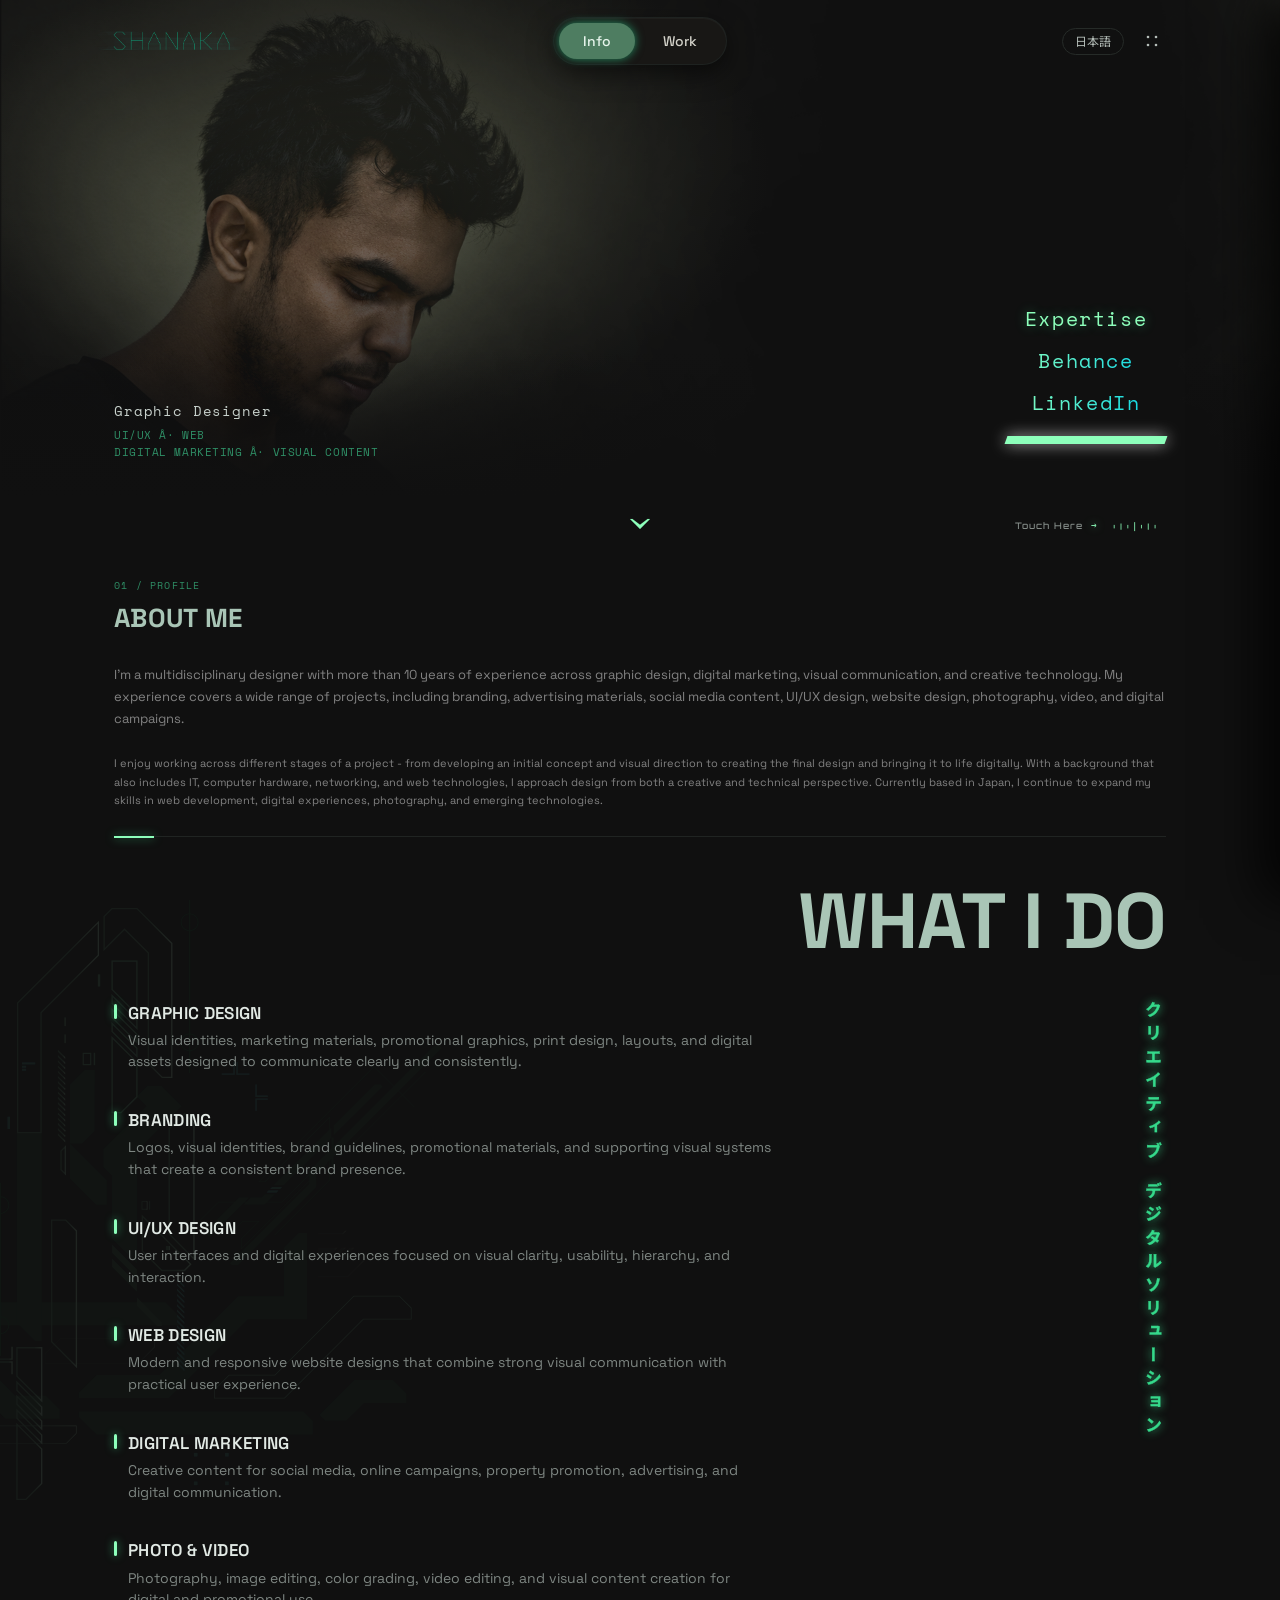
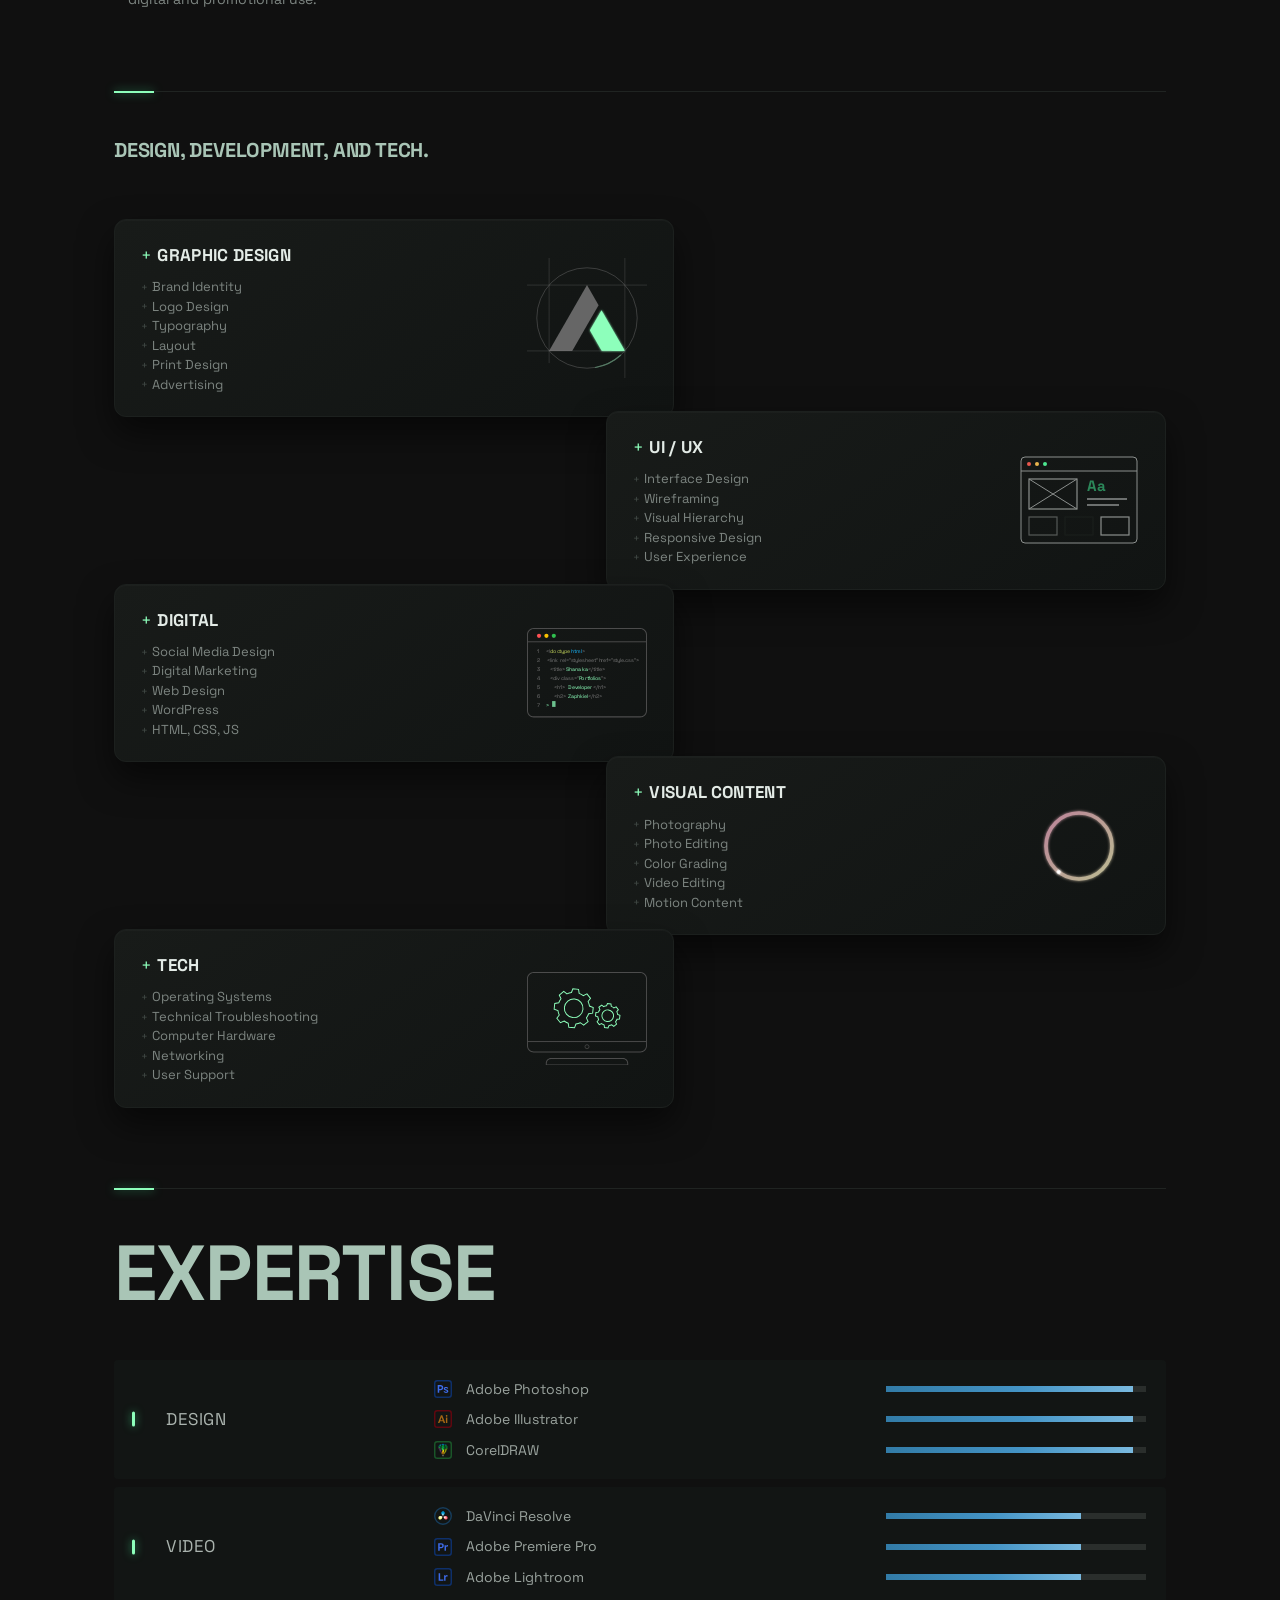
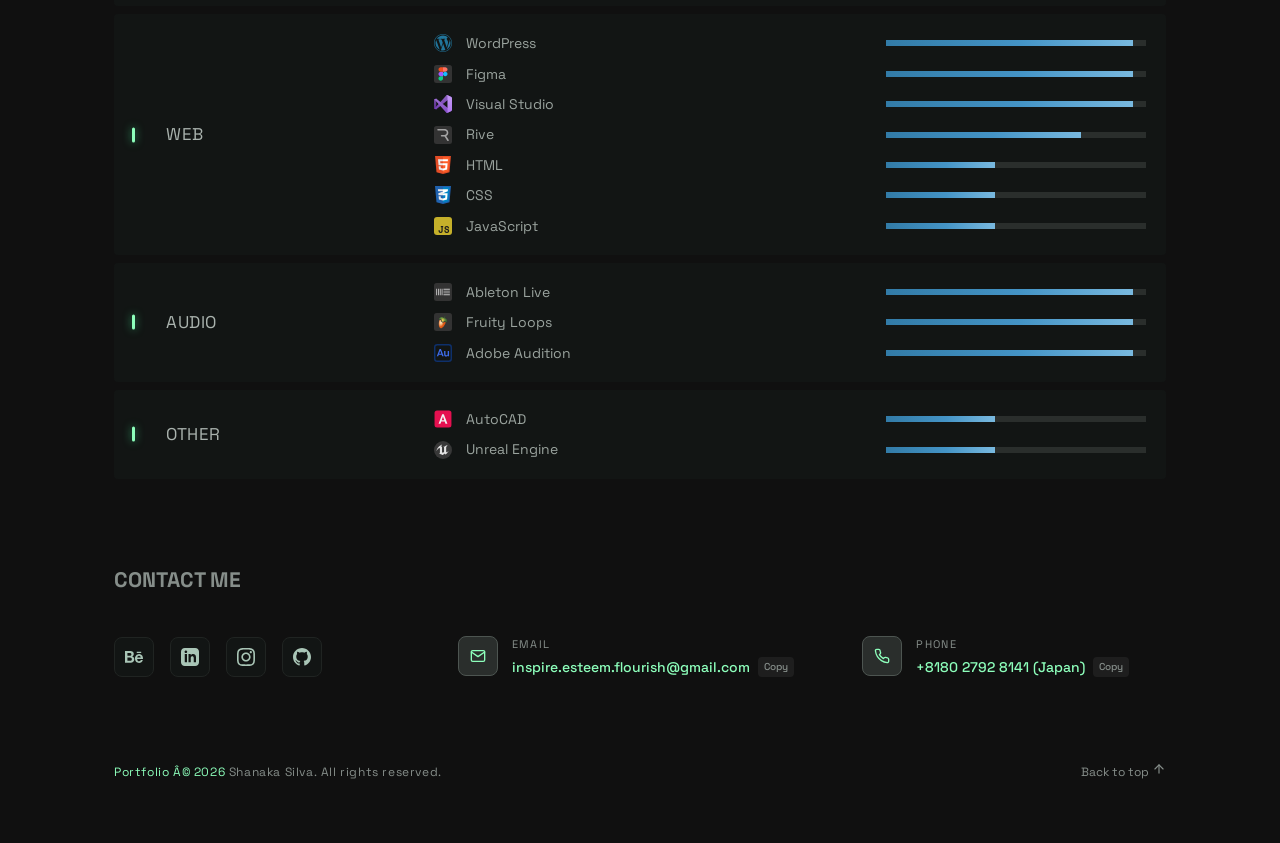
==== commit 808a9920: "Add files via upload" ====
--- a/index.html
+++ b/index.html
@@ -181,8 +181,8 @@
         <h2 data-i18n>About me</h2>
       </div>
       <div class="about-layout">
-        <p class="lead" data-i18n>Iâ€™m a multidisciplinary designer with more than 10 years of experience across graphic design, digital marketing, visual communication, and creative technology. My experience covers a wide range of projects, including branding, advertising materials, social media content, UI/UX design, website design, photography, video, and digital campaigns.</p>
-        <p class="about-details" id="aboutDetails" data-i18n>I enjoy working across different stages of a project â€” from developing an initial concept and visual direction to creating the final design and bringing it to life digitally. With a background that also includes IT, computer hardware, networking, and web technologies, I approach design from both a creative and technical perspective. Currently based in Japan, I continue to expand my skills in web development, digital experiences, photography, and emerging technologies.</p>
+        <p class="lead" data-i18n>I'm a multidisciplinary designer with more than 10 years of experience across graphic design, digital marketing, visual communication, and creative technology. My experience covers a wide range of projects, including branding, advertising materials, social media content, UI/UX design, website design, photography, video, and digital campaigns.</p>
+        <p class="about-details" id="aboutDetails" data-i18n>I enjoy working across different stages of a project - from developing an initial concept and visual direction to creating the final design and bringing it to life digitally. With a background that also includes IT, computer hardware, networking, and web technologies, I approach design from both a creative and technical perspective. Currently based in Japan, I continue to expand my skills in web development, digital experiences, photography, and emerging technologies.</p>
       </div>
       <button class="about-more-toggle" id="aboutMoreToggle" type="button" aria-expanded="false" aria-controls="aboutDetails">
         <span id="aboutMoreText" data-i18n>See more</span>
@@ -218,7 +218,7 @@
 <section class="skills" id="skills">
     <div class="wrap">
       <div class="rule" aria-hidden="true"></div>
-      <h2 class="big" data-i18n>Design, development, and technology.</h2>
+      <h2 class="big" data-i18n>Design, development, and tech.</h2>
       <div class="cards">
         <article class="card">
           <div><h3><em>+</em><span data-i18n>Graphic Design</span></h3>
--- a/styles.css
+++ b/styles.css
@@ -600,7 +600,7 @@
 .about { padding-block: clamp(10px, 2vw, 60px) clamp(10px, 2vw, 64px); position: relative; z-index: 10; }
 
 .about h2 { font-size: clamp(17px, 2.7vw, 26px); font-weight: 700; color: var(--sage); letter-spacing: .01em; margin-bottom: 22px; text-transform: uppercase; }
-.about-heading { display: flex; flex-direction: column; align-items: flex-start; gap: 8px; margin-bottom: 24px; }
+.about-heading { display: flex; flex-direction: column; align-items: flex-start; gap: 4px; margin-bottom: 24px; }
 .about-heading h2 { margin: 0; }
 .about-index { color: var(--green-deep); font-family: var(--f-mono); font-size: 10px; letter-spacing: .12em; }
 .about-layout { display: grid; gap: clamp(16px, 2vw, 24px); }
@@ -1212,7 +1212,7 @@
   .hero-cap { bottom: 22px; }
   .hero-links { bottom: 22px; }
   .hero-controls .chev { display: none; }
-  .about-layout { gap: 16px; padding: 18px 0; }
+  .about-layout { gap: 1px; padding: 18px 0; }
   .about-details { display: block; max-height: 0; overflow: hidden; opacity: 0; transition: max-height 480ms cubic-bezier(.22, 1, .36, 1), opacity 360ms ease; }
   .about p.about-details { font-size: clamp(11px, 1.2vw, 13px); }
   .about-expanded .about-details { opacity: 1; }
@@ -1221,7 +1221,7 @@
   .about-more-toggle:hover,
   .about-more-toggle:focus-visible { text-shadow: 0 0 9px rgba(141, 255, 187, .75); }
   .about-more-toggle:focus-visible { outline: 1px solid var(--sage); outline-offset: 3px; }
-  .about-heading { gap: 10px; margin-bottom: 18px; }
+  .about-heading { gap: 4px; margin-bottom: 18px; }
   .about-index { font-size: 9px; }
   .contact-grid { grid-template-columns: minmax(0, 1fr); gap: 24px; align-items: start; margin-top: 28px; }
   .contact-detail-value { min-width: 0; flex-wrap: wrap; }
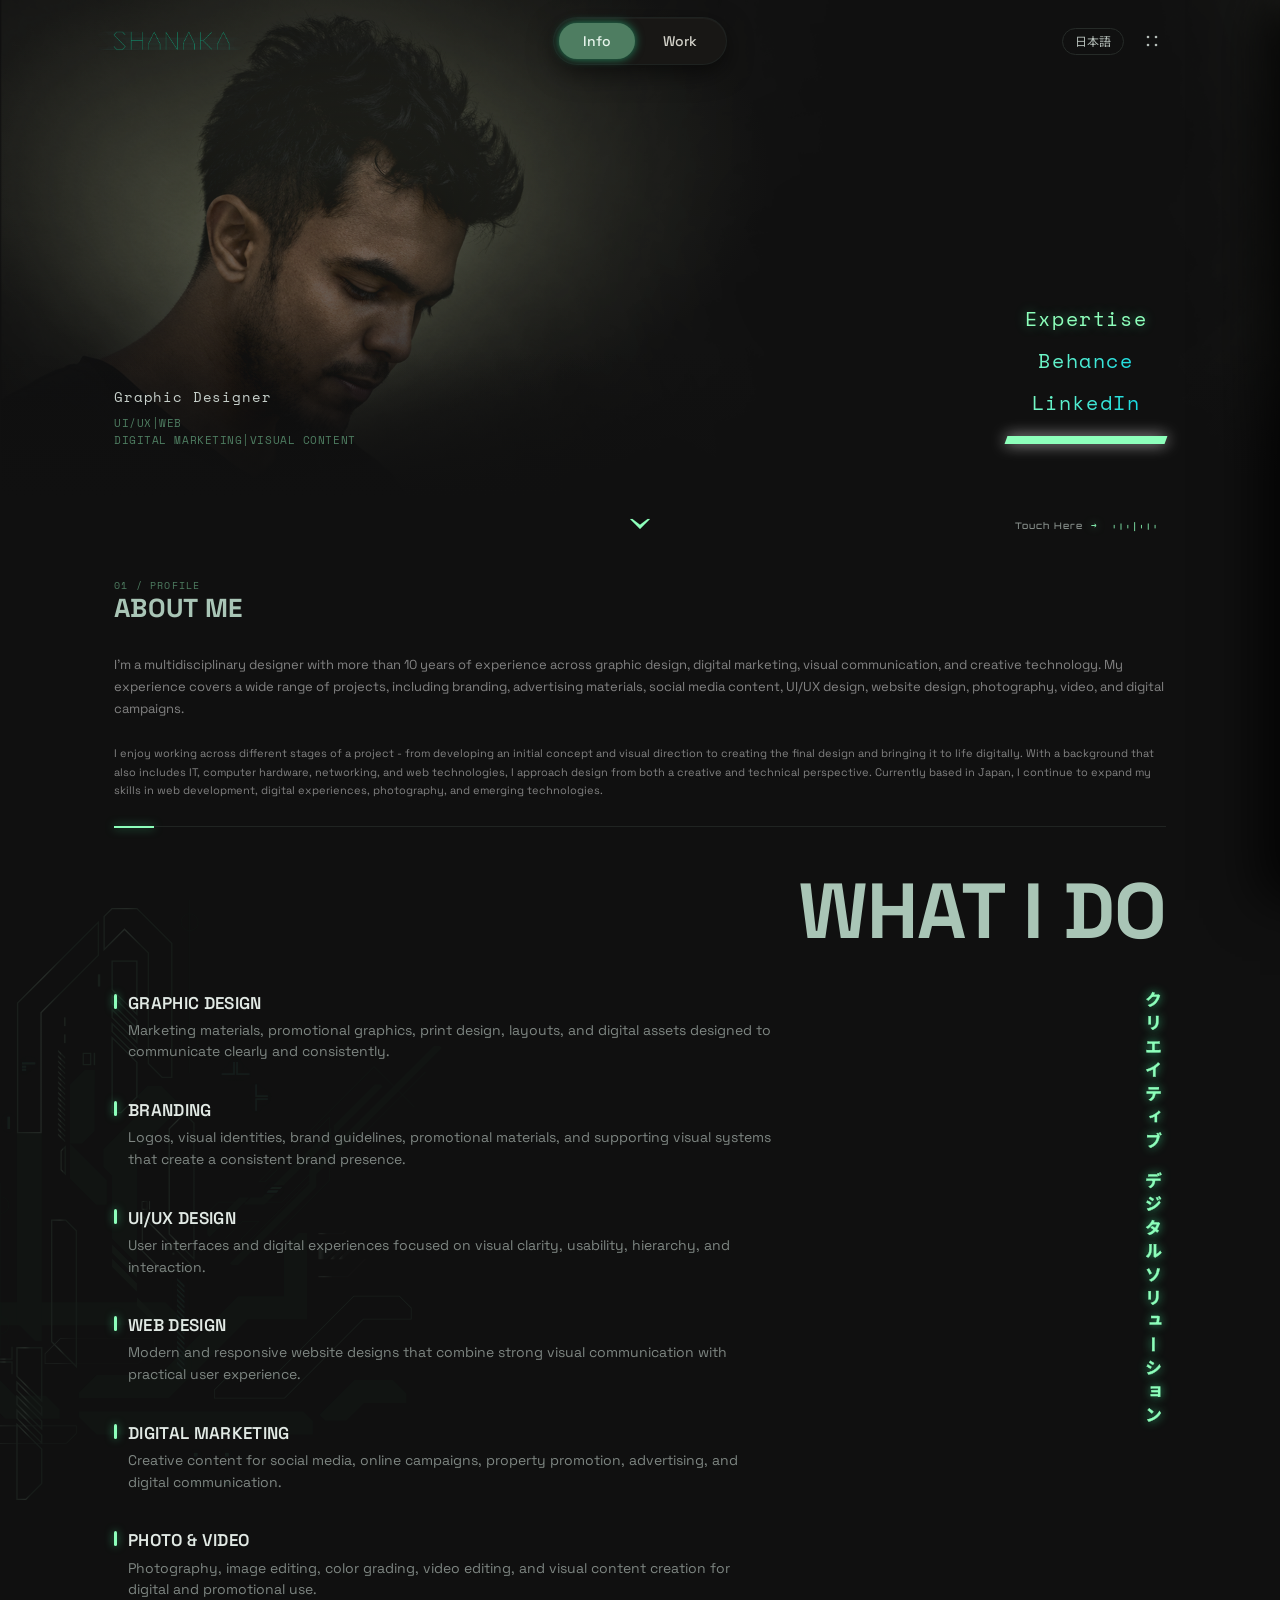
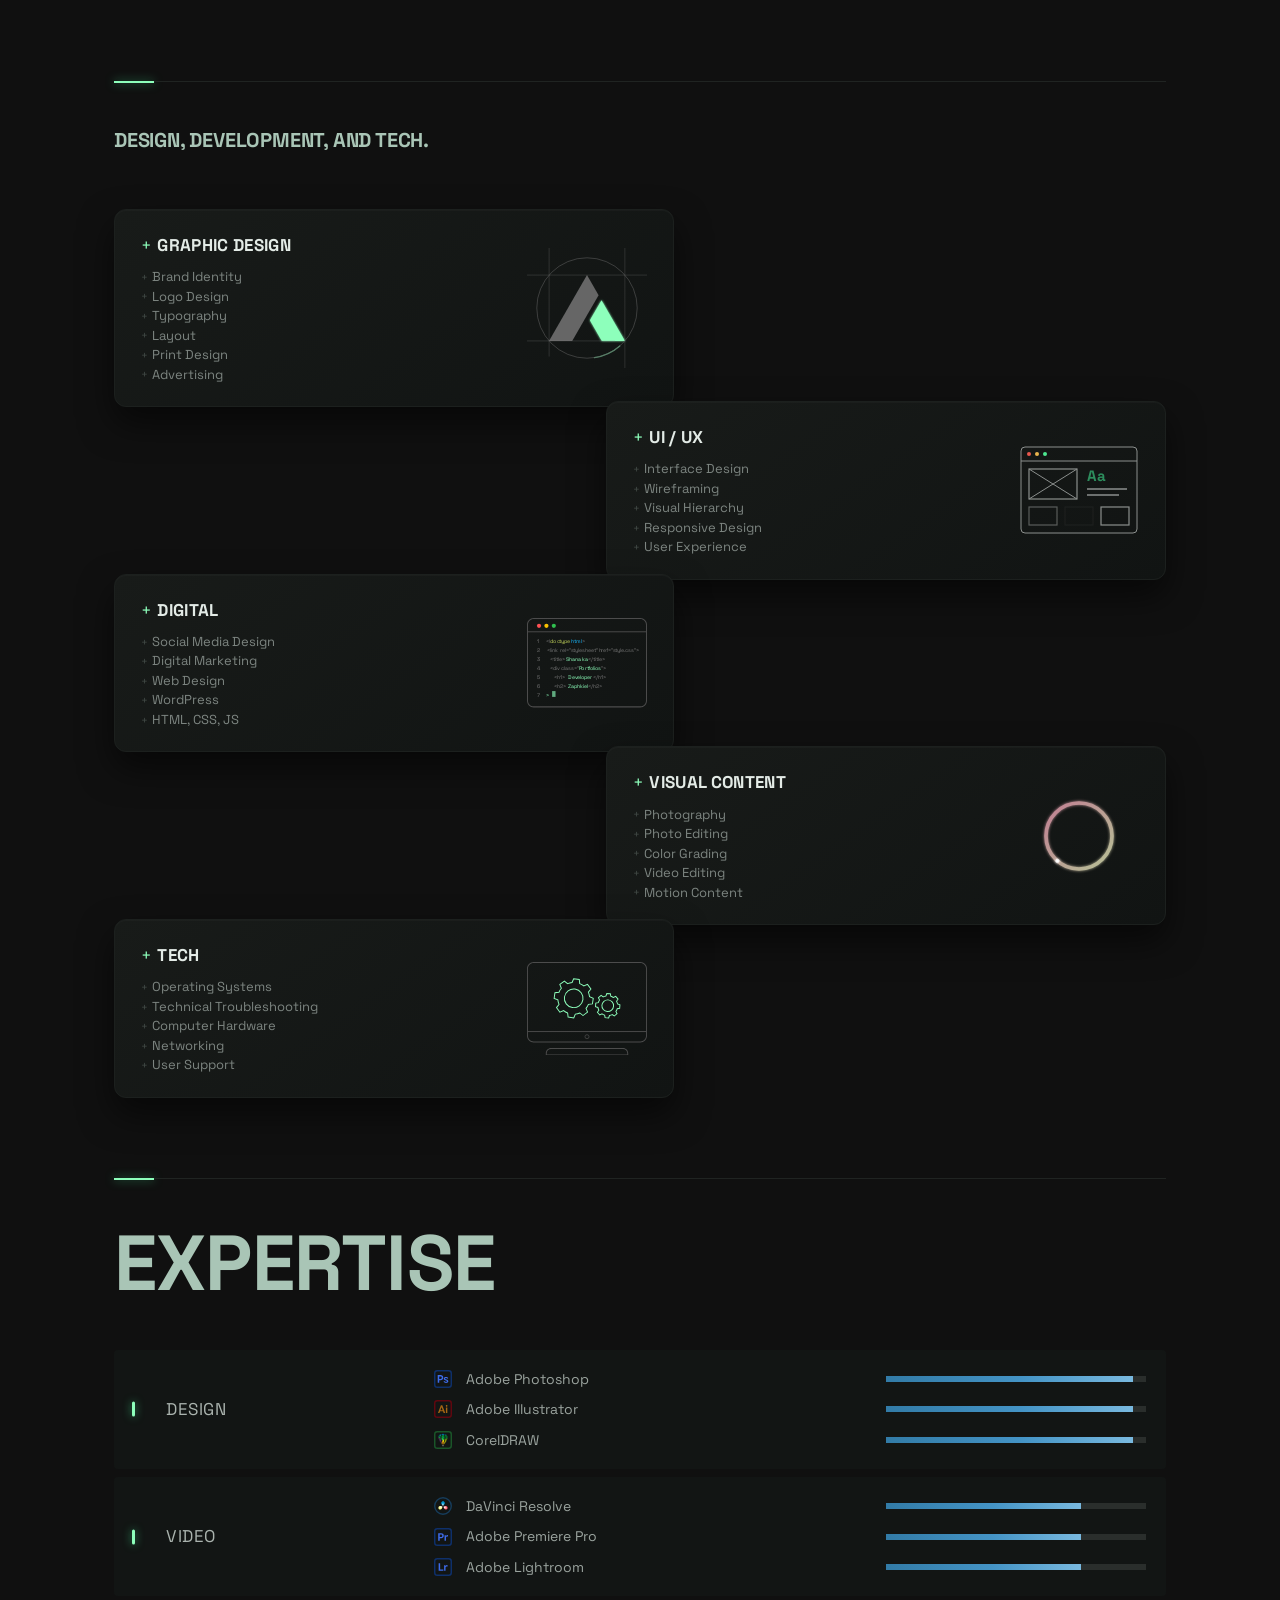
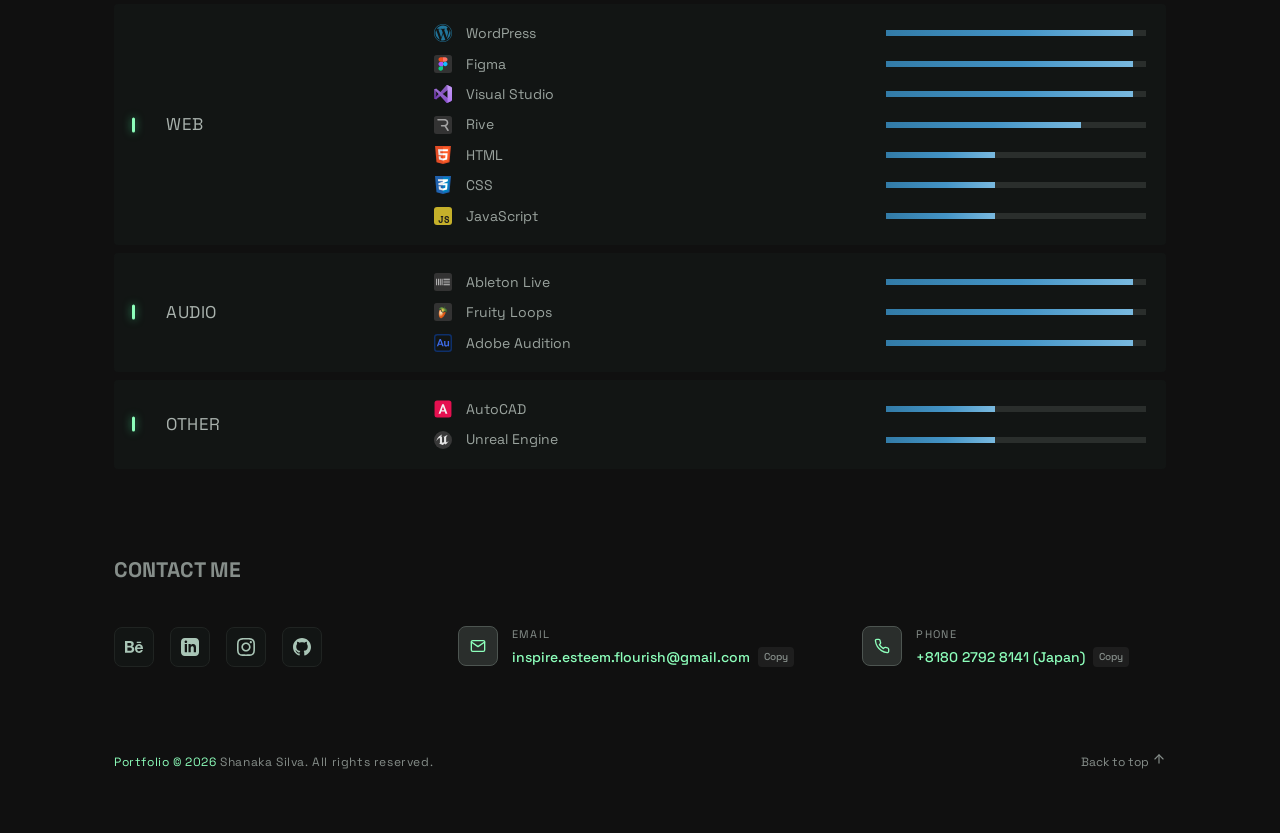
==== commit d04cf0ee: "Add files via upload" ====
--- a/index.html
+++ b/index.html
@@ -60,12 +60,13 @@
       <img class="portrait" src="assets/hero photo.png" alt="Portrait of Shanaka, looking down" width="1980" height="1080">
       <img class="glitch-image glitch-red" src="assets/hero photo.png" alt="" aria-hidden="true" width="1980" height="1080">
       <img class="glitch-image glitch-blue" src="assets/hero photo.png" alt="" aria-hidden="true" width="720" height="1080">
-      <img class="glitch-image glitch-red" src="assets/hero photo.png" alt="" aria-hidden="true" width="1980" height="1080">
       
       <div class="glitch-bars" aria-hidden="true"></div>
 
       
-      <div class="hero-cap"><b data-i18n>Graphic Designer</b> <span data-i18n>UI/UX Â· WEB<br>DIGITAL MARKETING Â· VISUAL CONTENT</span></div>
+      <div class="hero-cap"><b data-i18n>Graphic Designer</b> <span>UI/UX|WEB
+        <span data-i18n>DIGITAL MARKETING|VISUAL CONTENT</span>
+      </span></div>
       
       
       
@@ -201,7 +202,7 @@
       <h2 class="big" data-i18n>What I do</h2>
       <div class="what-body">
         <ul class="what-list">
-          <li><h3 data-i18n>Graphic Design</h3><p data-i18n>Visual identities, marketing materials, promotional graphics, print design, layouts, and digital assets designed to communicate clearly and consistently.</p></li>
+          <li><h3 data-i18n>Graphic Design</h3><p data-i18n>Marketing materials, promotional graphics, print design, layouts, and digital assets designed to communicate clearly and consistently.</p></li>
           <li><h3 data-i18n>Branding</h3><p data-i18n>Logos, visual identities, brand guidelines, promotional materials, and supporting visual systems that create a consistent brand presence.</p></li>
           <li><h3 data-i18n>UI/UX Design</h3><p data-i18n>User interfaces and digital experiences focused on visual clarity, usability, hierarchy, and interaction.</p></li>
           <li><h3 data-i18n>Web Design</h3><p data-i18n>Modern and responsive website designs that combine strong visual communication with practical user experience.</p></li>
@@ -681,7 +682,7 @@
 
         
         <div class="wrap footer-bottom">
-          <p class="footer-copy"><span class="footer-copy-brand" data-i18n>Portfolio Â© 2026</span> <span data-i18n>Shanaka Silva. All rights reserved.</span></p>
+          <p class="footer-copy"><span class="footer-copy-brand" data-i18n>Portfolio © 2026</span> <span data-i18n>Shanaka Silva. All rights reserved.</span></p>
           <a href="#info" data-go data-spy="info" class="on" data-page-toggle="info">
             <span data-i18n>Back to top</span>
             <svg width="14" height="14" viewBox="0 0 24 24" fill="none" stroke="currentColor" stroke-width="2" stroke-linecap="round" stroke-linejoin="round">
@@ -724,9 +725,9 @@
         <div class="projects-grid">
           <article class="project-card project-card--top-thumbnail" data-category="graphic"
             data-details="A promotional leaflet designed for Namegawa Onsen, located in Yonezawa, Yamagata, Japan. The design focuses on presenting the natural beauty, unique hot spring characteristics, and traditional Japanese onsen experience. #AdobePhotoshop #AdobeIllustrator"
-            data-details-ja="å±±å½¢çœŒç±³æ²¢å¸‚ã«ã‚ã‚‹æ»‘å·æ¸©æ³‰ã®ãƒ—ãƒ­ãƒ¢ãƒ¼ã‚·ãƒ§ãƒ³ãƒªãƒ¼ãƒ•ãƒ¬ãƒƒãƒˆã§ã™ã€‚è‡ªç„¶ã®ç¾Žã—ã•ã‚„æ¸©æ³‰ãªã‚‰ã§ã¯ã®é­…åŠ›ã€æ—¥æœ¬ã®ä¼çµ±çš„ãªæ¸©æ³‰æ–‡åŒ–ã‚’ç´¹ä»‹ã—ã¦ã„ã¾ã™ã€‚ #AdobePhotoshop #AdobeIllustrator">
+            data-details-ja="山形県米沢市にある滑川温泉のプロモーションリーフレットです。自然の美しさや温泉ならではの魅力、日本の伝統的な温泉文化を紹介しています。 #AdobePhotoshop #AdobeIllustrator">
             <div class="project-thumb-wrap">
-              <img src="assets/Designs/leaflet.jpg" alt="Namegawa Onsen promotional leaflet" data-alt-ja="æ»‘å·æ¸©æ³‰ã®ãƒ—ãƒ­ãƒ¢ãƒ¼ã‚·ãƒ§ãƒ³ãƒªãƒ¼ãƒ•ãƒ¬ãƒƒãƒˆ" class="project-thumb" loading="lazy">
+              <img src="assets/Designs/leaflet.jpg" alt="Namegawa Onsen promotional leaflet" data-alt-ja="滑川温泉のプロモーションリーフレット" class="project-thumb" loading="lazy">
               <div class="project-overlay" aria-hidden="true"><span class="project-view-badge" data-i18n>View Case Study</span></div>
             </div>
             <div class="project-meta-box">
@@ -738,9 +739,9 @@
 
           <article class="project-card" data-category="graphic"
             data-details="Social media graphic design project."
-            data-details-ja="ã‚½ãƒ¼ã‚·ãƒ£ãƒ«ãƒ¡ãƒ‡ã‚£ã‚¢å‘ã‘ã®ã‚°ãƒ©ãƒ•ã‚£ãƒƒã‚¯ãƒ‡ã‚¶ã‚¤ãƒ³ä½œå“ã§ã™ã€‚">
+            data-details-ja="ソーシャルメディア向けのグラフィックデザイン作品です。">
             <div class="project-thumb-wrap">
-              <img src="assets/SocialM/social 1.jpg" alt="Social media design 1" data-alt-ja="ã‚½ãƒ¼ã‚·ãƒ£ãƒ«ãƒ¡ãƒ‡ã‚£ã‚¢ãƒ‡ã‚¶ã‚¤ãƒ³ 1" class="project-thumb" loading="lazy">
+              <img src="assets/SocialM/social 1.jpg" alt="Social media design 1" data-alt-ja="ソーシャルメディアデザイン 1" class="project-thumb" loading="lazy">
               <div class="project-overlay" aria-hidden="true"><span class="project-view-badge" data-i18n>View Case Study</span></div>
             </div>
             <div class="project-meta-box">
@@ -753,9 +754,9 @@
 
           <article class="project-card" data-category="graphic"
             data-details="Social media graphic design project."
-            data-details-ja="ã‚½ãƒ¼ã‚·ãƒ£ãƒ«ãƒ¡ãƒ‡ã‚£ã‚¢å‘ã‘ã®ã‚°ãƒ©ãƒ•ã‚£ãƒƒã‚¯ãƒ‡ã‚¶ã‚¤ãƒ³ä½œå“ã§ã™ã€‚">
+            data-details-ja="ソーシャルメディア向けのグラフィックデザイン作品です。">
             <div class="project-thumb-wrap">
-              <img src="assets/SocialM/social 2.jpg" alt="Social media design 2" data-alt-ja="ã‚½ãƒ¼ã‚·ãƒ£ãƒ«ãƒ¡ãƒ‡ã‚£ã‚¢ãƒ‡ã‚¶ã‚¤ãƒ³ 2" class="project-thumb" loading="lazy">
+              <img src="assets/SocialM/social 2.jpg" alt="Social media design 2" data-alt-ja="ソーシャルメディアデザイン 2" class="project-thumb" loading="lazy">
               <div class="project-overlay" aria-hidden="true"><span class="project-view-badge" data-i18n>View Case Study</span></div>
             </div>
             <div class="project-meta-box">
@@ -768,9 +769,9 @@
 
           <article class="project-card" data-category="graphic"
             data-details="Social media graphic design project."
-            data-details-ja="ã‚½ãƒ¼ã‚·ãƒ£ãƒ«ãƒ¡ãƒ‡ã‚£ã‚¢å‘ã‘ã®ã‚°ãƒ©ãƒ•ã‚£ãƒƒã‚¯ãƒ‡ã‚¶ã‚¤ãƒ³ä½œå“ã§ã™ã€‚">
+            data-details-ja="ソーシャルメディア向けのグラフィックデザイン作品です。">
             <div class="project-thumb-wrap">
-              <img src="assets/SocialM/social 3.jpg" alt="Social media design 3" data-alt-ja="ã‚½ãƒ¼ã‚·ãƒ£ãƒ«ãƒ¡ãƒ‡ã‚£ã‚¢ãƒ‡ã‚¶ã‚¤ãƒ³ 3" class="project-thumb" loading="lazy">
+              <img src="assets/SocialM/social 3.jpg" alt="Social media design 3" data-alt-ja="ソーシャルメディアデザイン 3" class="project-thumb" loading="lazy">
               <div class="project-overlay" aria-hidden="true"><span class="project-view-badge" data-i18n>View Case Study</span></div>
             </div>
             <div class="project-meta-box">
@@ -784,9 +785,9 @@
 
           <article class="project-card" data-category="uiux"
             data-details="Website UI/UX design project."
-            data-details-ja="ã‚¦ã‚§ãƒ–ã‚µã‚¤ãƒˆã®UI/UXãƒ‡ã‚¶ã‚¤ãƒ³ä½œå“ã§ã™ã€‚">
+            data-details-ja="ウェブサイトのUI/UXデザイン作品です。">
             <div class="project-thumb-wrap">
-              <img src="assets/Web designs/web1.jpg" alt="Web design 1" data-alt-ja="ã‚¦ã‚§ãƒ–ãƒ‡ã‚¶ã‚¤ãƒ³ 1" class="project-thumb" loading="lazy">
+              <img src="assets/Web designs/web1.jpg" alt="Web design 1" data-alt-ja="ウェブデザイン 1" class="project-thumb" loading="lazy">
               <div class="project-overlay" aria-hidden="true"><span class="project-view-badge" data-i18n>View Case Study</span></div>
             </div>
             <div class="project-meta-box">
@@ -799,9 +800,9 @@
 
           <article class="project-card" data-category="uiux"
             data-details="Website UI/UX design project."
-            data-details-ja="ã‚¦ã‚§ãƒ–ã‚µã‚¤ãƒˆã®UI/UXãƒ‡ã‚¶ã‚¤ãƒ³ä½œå“ã§ã™ã€‚">
+            data-details-ja="ウェブサイトのUI/UXデザイン作品です。">
             <div class="project-thumb-wrap">
-              <img src="assets/Web designs/web2.jpg" alt="Web design 2" data-alt-ja="ã‚¦ã‚§ãƒ–ãƒ‡ã‚¶ã‚¤ãƒ³ 2" class="project-thumb" loading="lazy">
+              <img src="assets/Web designs/web2.jpg" alt="Web design 2" data-alt-ja="ウェブデザイン 2" class="project-thumb" loading="lazy">
               <div class="project-overlay" aria-hidden="true"><span class="project-view-badge" data-i18n>View Case Study</span></div>
             </div>
             <div class="project-meta-box">
@@ -814,9 +815,9 @@
 
           <article class="project-card" data-category="uiux"
             data-details="Website UI/UX design project."
-            data-details-ja="ã‚¦ã‚§ãƒ–ã‚µã‚¤ãƒˆã®UI/UXãƒ‡ã‚¶ã‚¤ãƒ³ä½œå“ã§ã™ã€‚">
+            data-details-ja="ウェブサイトのUI/UXデザイン作品です。">
             <div class="project-thumb-wrap">
-              <img src="assets/Web designs/web3.jpg" alt="Web design 3" data-alt-ja="ã‚¦ã‚§ãƒ–ãƒ‡ã‚¶ã‚¤ãƒ³ 3" class="project-thumb" loading="lazy">
+              <img src="assets/Web designs/web3.jpg" alt="Web design 3" data-alt-ja="ウェブデザイン 3" class="project-thumb" loading="lazy">
               <div class="project-overlay" aria-hidden="true"><span class="project-view-badge" data-i18n>View Case Study</span></div>
             </div>
             <div class="project-meta-box">
@@ -829,9 +830,9 @@
 
           <article class="project-card" data-category="uiux"
             data-details="Website UI/UX design project."
-            data-details-ja="ã‚¦ã‚§ãƒ–ã‚µã‚¤ãƒˆã®UI/UXãƒ‡ã‚¶ã‚¤ãƒ³ä½œå“ã§ã™ã€‚">
+            data-details-ja="ウェブサイトのUI/UXデザイン作品です。">
             <div class="project-thumb-wrap">
-              <img src="assets/Web designs/web4.jpg" alt="Web design 4" data-alt-ja="ã‚¦ã‚§ãƒ–ãƒ‡ã‚¶ã‚¤ãƒ³ 4" class="project-thumb" loading="lazy">
+              <img src="assets/Web designs/web4.jpg" alt="Web design 4" data-alt-ja="ウェブデザイン 4" class="project-thumb" loading="lazy">
               <div class="project-overlay" aria-hidden="true"><span class="project-view-badge" data-i18n>View Case Study</span></div>
             </div>
             <div class="project-meta-box">
--- a/styles.css
+++ b/styles.css
@@ -285,10 +285,10 @@
     
     81% {
 
-        opacity: 0.8;
+        opacity: 1;
 
         transform:
-            translateX(-12px);
+            translateX(-3px);
 
         clip-path:
             inset(15% 0 70% 0);
@@ -297,10 +297,10 @@
 
     82% {
 
-        opacity: 0.6;
+        opacity: 0.8;
 
         transform:
-            translateX(10px);
+            translateX(3px);
 
         clip-path:
             inset(50% 0 30% 0);
@@ -309,10 +309,10 @@
 
     83% {
 
-        opacity: 0.8;
+        opacity: 1;
 
         transform:
-            translateX(-7px);
+            translateX(-2px);
 
         clip-path:
             inset(70% 0 15% 0);
@@ -363,10 +363,10 @@
     
     85% {
 
-        opacity: 0.8;
+        opacity: 1;
 
         transform:
-            translateX(12px);
+            translateX(3px);
 
         clip-path:
             inset(30% 0 50% 0);
@@ -375,10 +375,10 @@
 
     86% {
 
-        opacity: 0.6;
+        opacity: 0.8;
 
         transform:
-            translateX(-15px);
+            translateX(-4px);
 
         clip-path:
             inset(65% 0 20% 0);
@@ -387,10 +387,10 @@
 
     87% {
 
-        opacity: 0.8;
+        opacity: 1;
 
         transform:
-            translateX(7px);
+            translateX(2px);
 
         clip-path:
             inset(10% 0 75% 0);
@@ -490,11 +490,11 @@
   z-index: 1;
 }
 
-.hero-cap { position: absolute; left: max(0px, calc((100% - 1180px) / 2)); box-sizing: border-box; width: min(100%, 1180px); padding-inline: max(var(--gut), env(safe-area-inset-left, 0px)); bottom: 38px; z-index: 5; display: flex; flex-direction: column; align-items: flex-start; text-align: left; font-family: var(--f-mono); }
-
-.hero-cap b { display: block; font-weight: 400; font-size: clamp(11px, 1.7vw, 14px); color: #c7d0cb; letter-spacing: .06em; }
-
-.hero-cap span { display: block; font-size: clamp(8.5px, 1.4vw, 11px); color: var(--green-deep); letter-spacing: .05em; margin-top: 4px; }
+.hero-cap { position: absolute; left: max(0px, calc((100% - 1180px) / 2)); box-sizing: border-box; width: min(100%, 1180px); padding-inline: max(var(--gut), env(safe-area-inset-left, 0px)); bottom: 50px; z-index: 5; display: flex; flex-direction: column; align-items: flex-start; text-align: left; font-family: var(--f-mono); }
+
+.hero-cap b { display: block; font-weight: 400; font-size: clamp(11px, 1.7vw, 14px); color: #c7d0cb; letter-spacing: .06em; margin-bottom: 6px;}
+
+.hero-cap span { display: block; font-size: clamp(8px, 1.4vw, 11px); color: var(--pill); letter-spacing: .05em; margin-top: 0px; }
 .hero-links {
   
   position: absolute; 
@@ -602,7 +602,7 @@
 .about h2 { font-size: clamp(17px, 2.7vw, 26px); font-weight: 700; color: var(--sage); letter-spacing: .01em; margin-bottom: 22px; text-transform: uppercase; }
 .about-heading { display: flex; flex-direction: column; align-items: flex-start; gap: 4px; margin-bottom: 24px; }
 .about-heading h2 { margin: 0; }
-.about-index { color: var(--green-deep); font-family: var(--f-mono); font-size: 10px; letter-spacing: .12em; }
+.about-index { color: var(--pill); font-family: var(--f-mono); font-size: 10px; letter-spacing: .12em; margin-bottom: -10px; }
 .about-layout { display: grid; gap: clamp(16px, 2vw, 24px); }
 .about-more-toggle { display: none; }
 .about-more-toggle svg { width: 14px; height: 14px; fill: none; stroke: currentColor; stroke-width: 1.5; transition: transform 180ms ease; }
@@ -710,7 +710,7 @@
   font-family: var(--f-mono), var(--f-jp);
   font-size: clamp(12px, 1.9vw, 17px); font-weight: 700;
   -webkit-text-stroke: .35px currentColor; letter-spacing: .38em;
-  color: #35d98b; text-shadow: 0 0 10px #35d98b;
+  color: var(--green); text-shadow: 0 0 10px #35d98b;
 }
 .jp.is-glitching {
   --glitch-green: #3a9f70;
@@ -1197,6 +1197,7 @@
 html[lang="ja"] .about p { line-height: 1.8; }
 html[lang="ja"] .big { letter-spacing: 0; }
 html[lang="ja"] .lang-btn { font-family: var(--f-display); }
+html[lang="ja"] .pill a { padding-inline: 11px; }
 html[lang="ja"] .work-page .section-title { font-size: clamp(22px, 7vw, 34px); letter-spacing: 0; }
 
 
@@ -1208,8 +1209,11 @@
   .logo img { width: clamp(62px, 20vw, 90px); max-width: 100%; }
   .tools { gap: 2px; }
   .pill a { padding: 7px 14px; font-size: 13px; }
+  html[lang="ja"] .pill a { padding-inline: 5px; }
   .hero { --hero-image-position: 40% 50%; }
-  .hero-cap { bottom: 22px; }
+  .hero-cap { bottom: 18px;}
+  .hero-cap > span {margin-top: -5px;}
+  .hero-cap > span > span {margin-top: -2px; }
   .hero-links { bottom: 22px; }
   .hero-controls .chev { display: none; }
   .about-layout { gap: 1px; padding: 18px 0; }
@@ -1221,8 +1225,8 @@
   .about-more-toggle:hover,
   .about-more-toggle:focus-visible { text-shadow: 0 0 9px rgba(141, 255, 187, .75); }
   .about-more-toggle:focus-visible { outline: 1px solid var(--sage); outline-offset: 3px; }
-  .about-heading { gap: 4px; margin-bottom: 18px; }
-  .about-index { font-size: 9px; }
+  .about-heading { gap: 0px; margin-bottom: -15px; }
+  .about-index { font-size: 6px; margin-bottom: -3px;}
   .contact-grid { grid-template-columns: minmax(0, 1fr); gap: 24px; align-items: start; margin-top: 28px; }
   .contact-detail-value { min-width: 0; flex-wrap: wrap; }
   .contact-detail-value > span:first-child { min-width: 0; overflow-wrap: anywhere; }
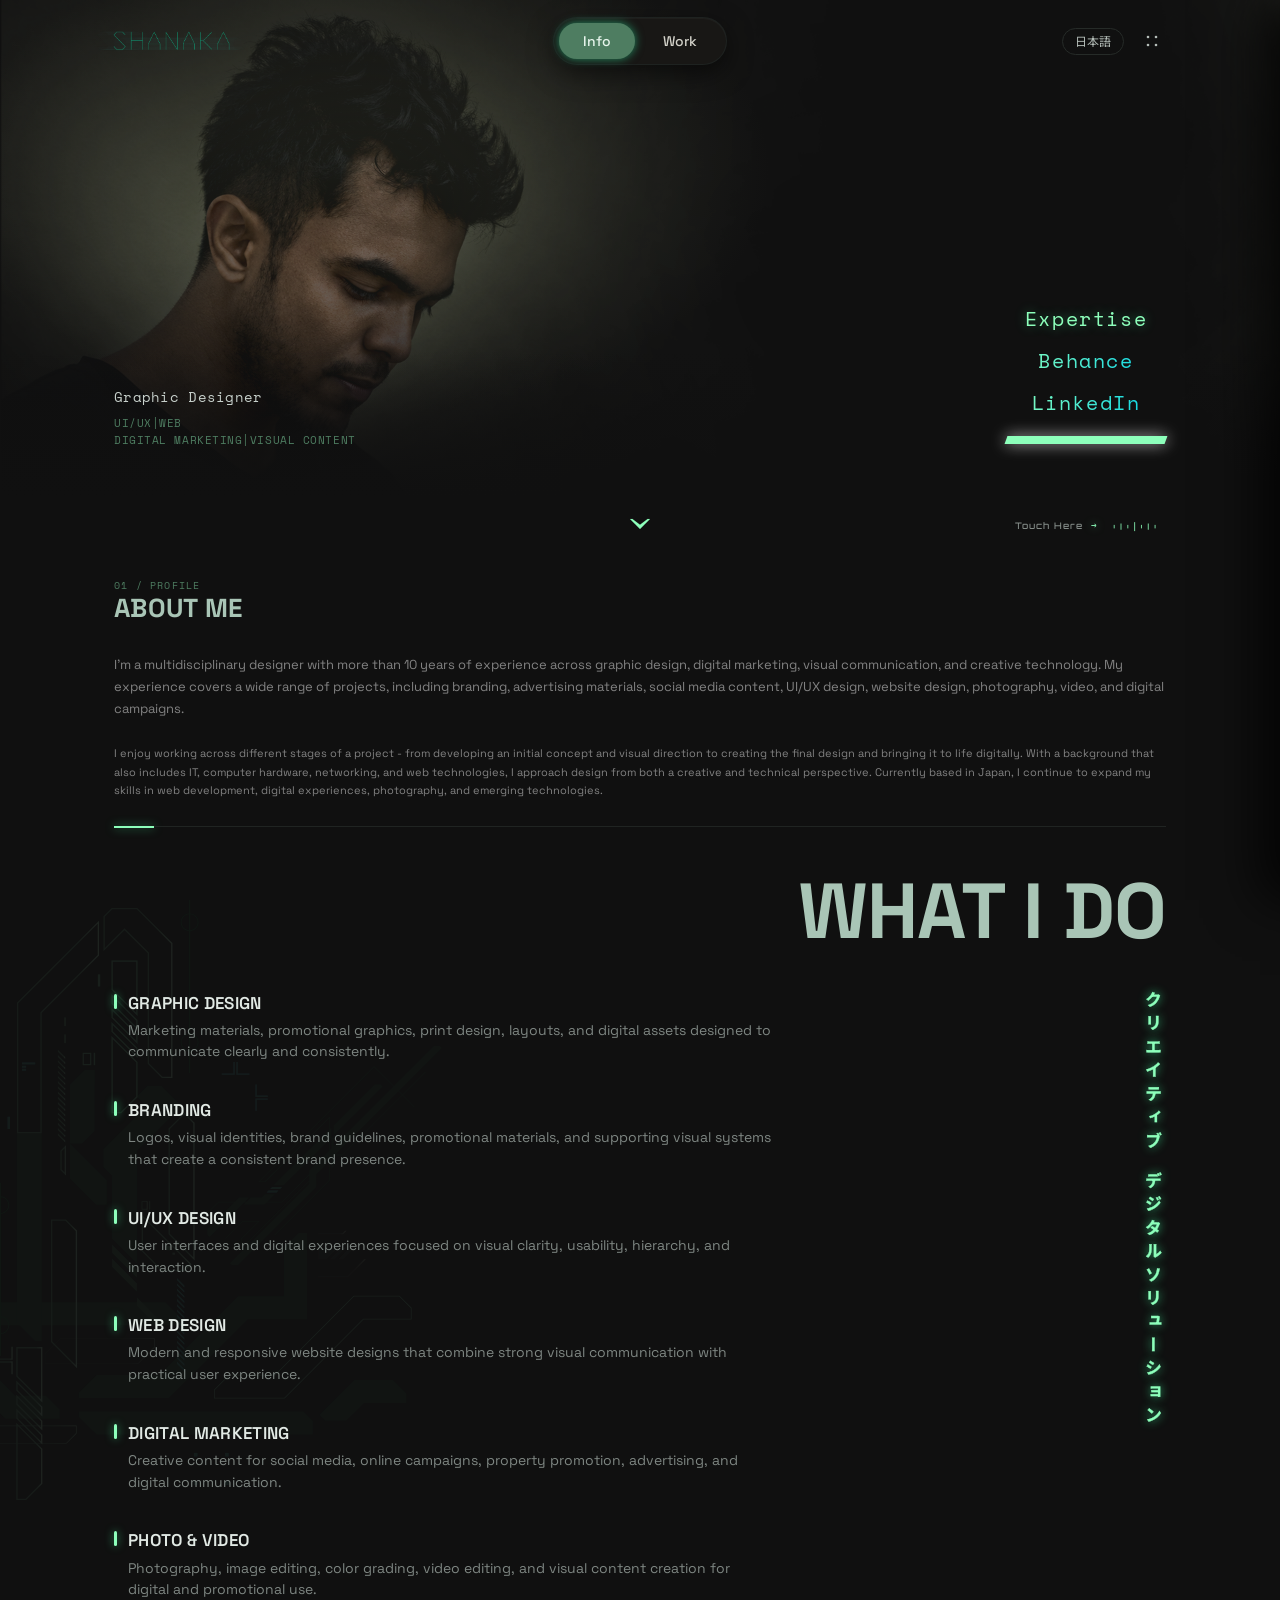
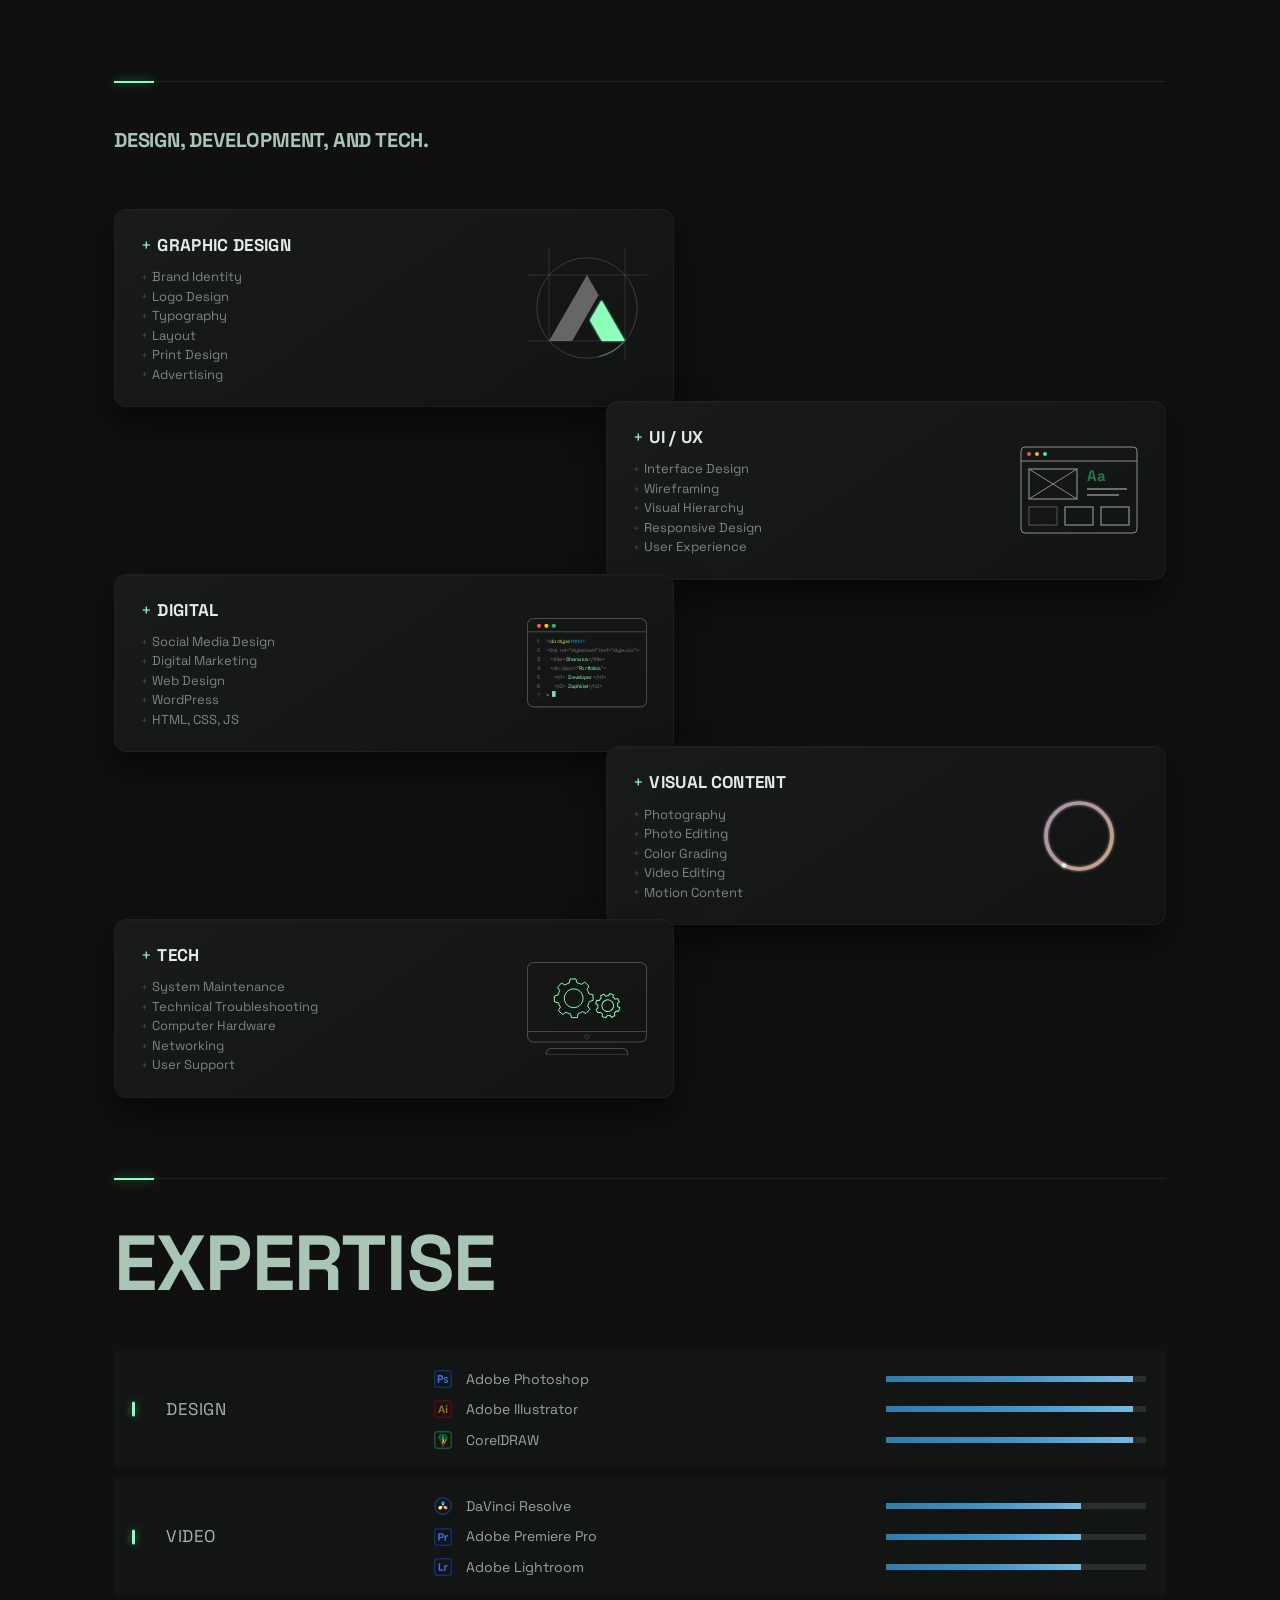
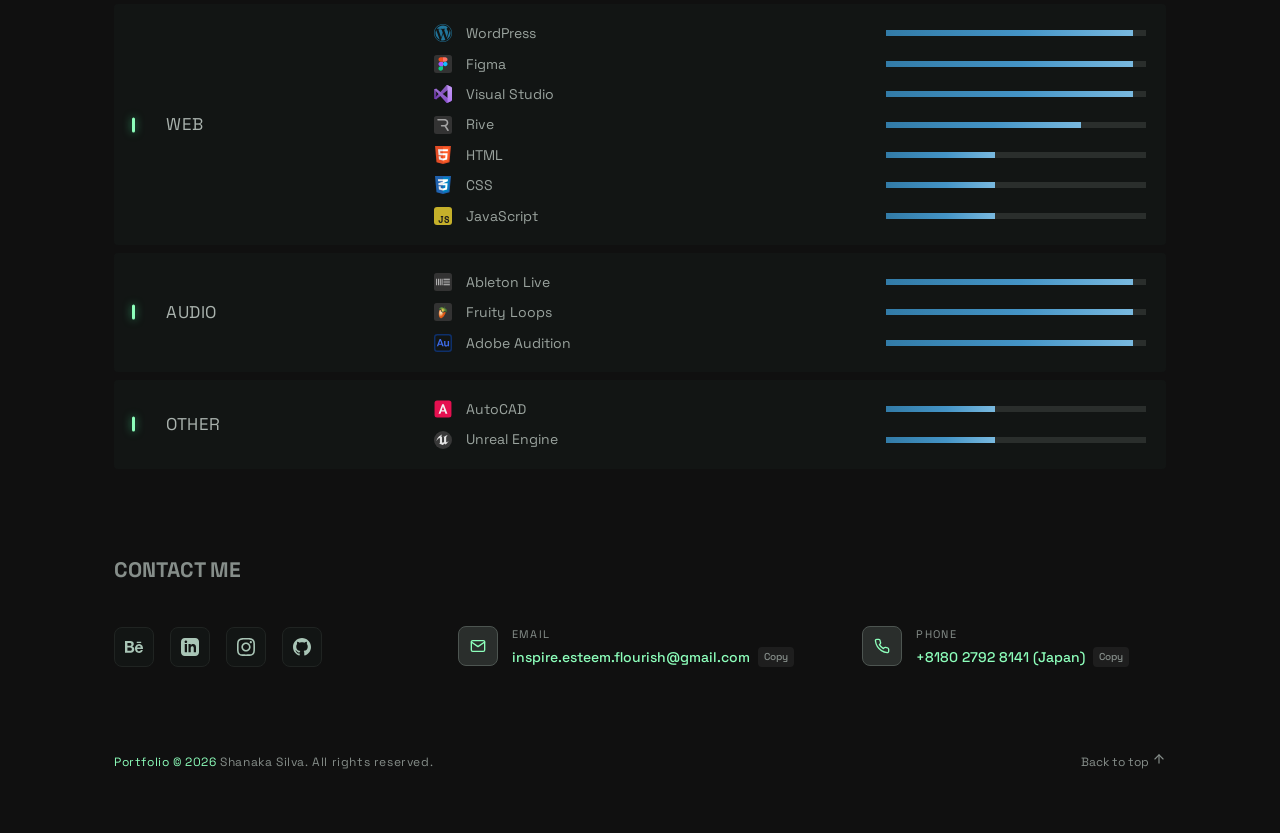
==== commit 270b7c63: "Update index.html" ====
--- a/index.html
+++ b/index.html
@@ -544,7 +544,7 @@
         </article>
         <article class="card">
           <div><h3><em>+</em><span data-i18n>Tech</span></h3>
-            <ul><li data-i18n>Operating Systems</li><li data-i18n>Technical Troubleshooting</li><li data-i18n>Computer Hardware</li><li data-i18n>Networking</li><li data-i18n>User Support</li></ul></div>
+            <ul><li data-i18n>System Maintenance</li><li data-i18n>Technical Troubleshooting</li><li data-i18n>Computer Hardware</li><li data-i18n>Networking</li><li data-i18n>User Support</li></ul></div>
           
 <svg id="Layer_1" data-name="Layer 1" xmlns="http://www.w3.org/2000/svg" viewBox="0 0 249.77 194.33">
   <path d="M235.91,2c6.55,0,11.86,5.31,11.86,11.86v139.78c0,6.55-5.31,11.86-11.86,11.86H13.86c-6.55,0-11.86-5.31-11.86-11.86V13.86C2,7.31,7.31,2,13.86,2h222.04M235.91,0H13.86C6.22,0,0,6.22,0,13.86v139.78c0,7.64,6.22,13.86,13.86,13.86h222.04c7.64,0,13.86-6.22,13.86-13.86V13.86c0-7.64-6.22-13.86-13.86-13.86h0Z" style="fill: #4c4c4c;"/>
--- a/styles.css
+++ b/styles.css
@@ -492,7 +492,7 @@
 
 .hero-cap { position: absolute; left: max(0px, calc((100% - 1180px) / 2)); box-sizing: border-box; width: min(100%, 1180px); padding-inline: max(var(--gut), env(safe-area-inset-left, 0px)); bottom: 50px; z-index: 5; display: flex; flex-direction: column; align-items: flex-start; text-align: left; font-family: var(--f-mono); }
 
-.hero-cap b { display: block; font-weight: 400; font-size: clamp(11px, 1.7vw, 14px); color: #c7d0cb; letter-spacing: .06em; margin-bottom: 6px;}
+.hero-cap b { display: block; font-weight: 400; font-size: clamp(11px, 1.7vw, 14px); color: #c7d0cb; letter-spacing: .02em; margin-bottom: 6px;}
 
 .hero-cap span { display: block; font-size: clamp(8px, 1.4vw, 11px); color: var(--pill); letter-spacing: .05em; margin-top: 0px; }
 .hero-links {
@@ -1206,7 +1206,7 @@
   .top { padding-block: 14px; }
   .top .wrap { grid-template-columns: minmax(0, 1fr) auto minmax(0, 1fr); gap: 6px; }
   .logo { min-width: 0; }
-  .logo img { width: clamp(62px, 20vw, 90px); max-width: 100%; }
+  .logo img { width: clamp(62px, 20vw, 90px); max-width: 100%; transform: translateX(-11px)}
   .tools { gap: 2px; }
   .pill a { padding: 7px 14px; font-size: 13px; }
   html[lang="ja"] .pill a { padding-inline: 5px; }
